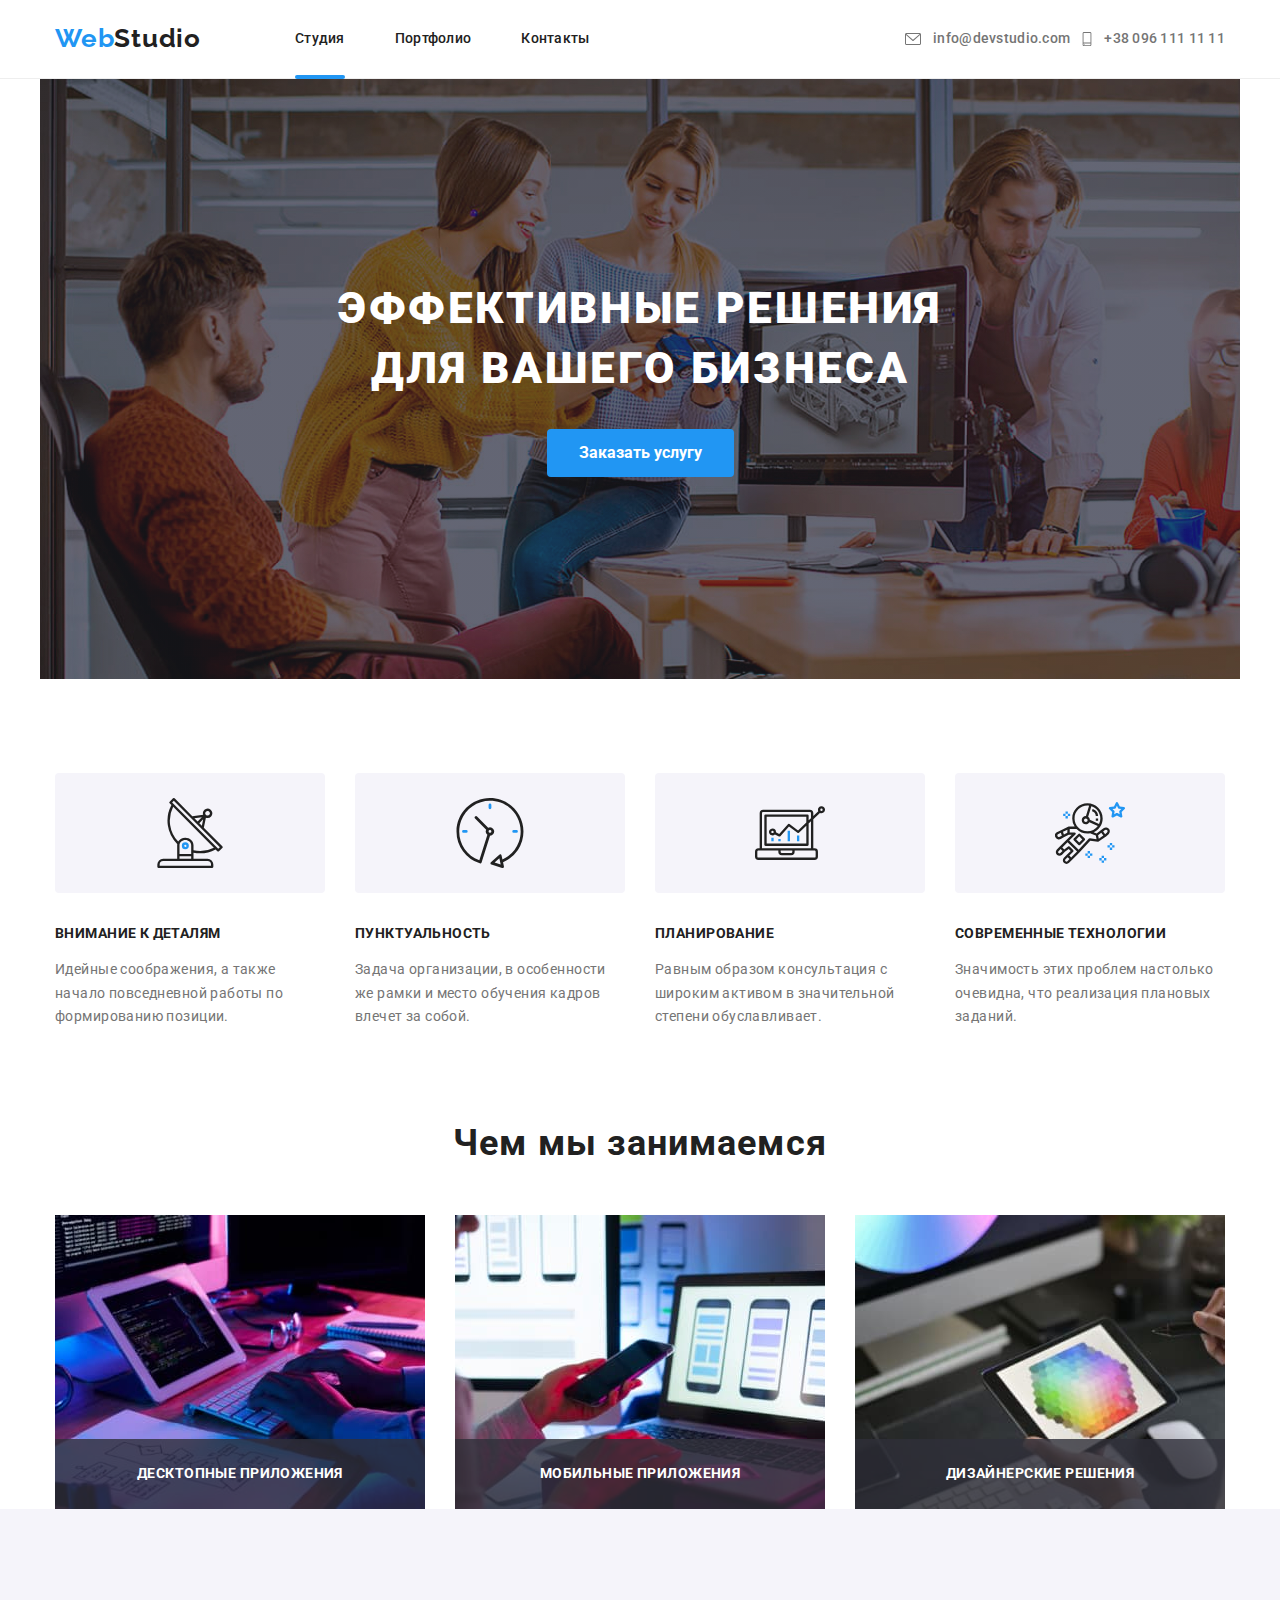
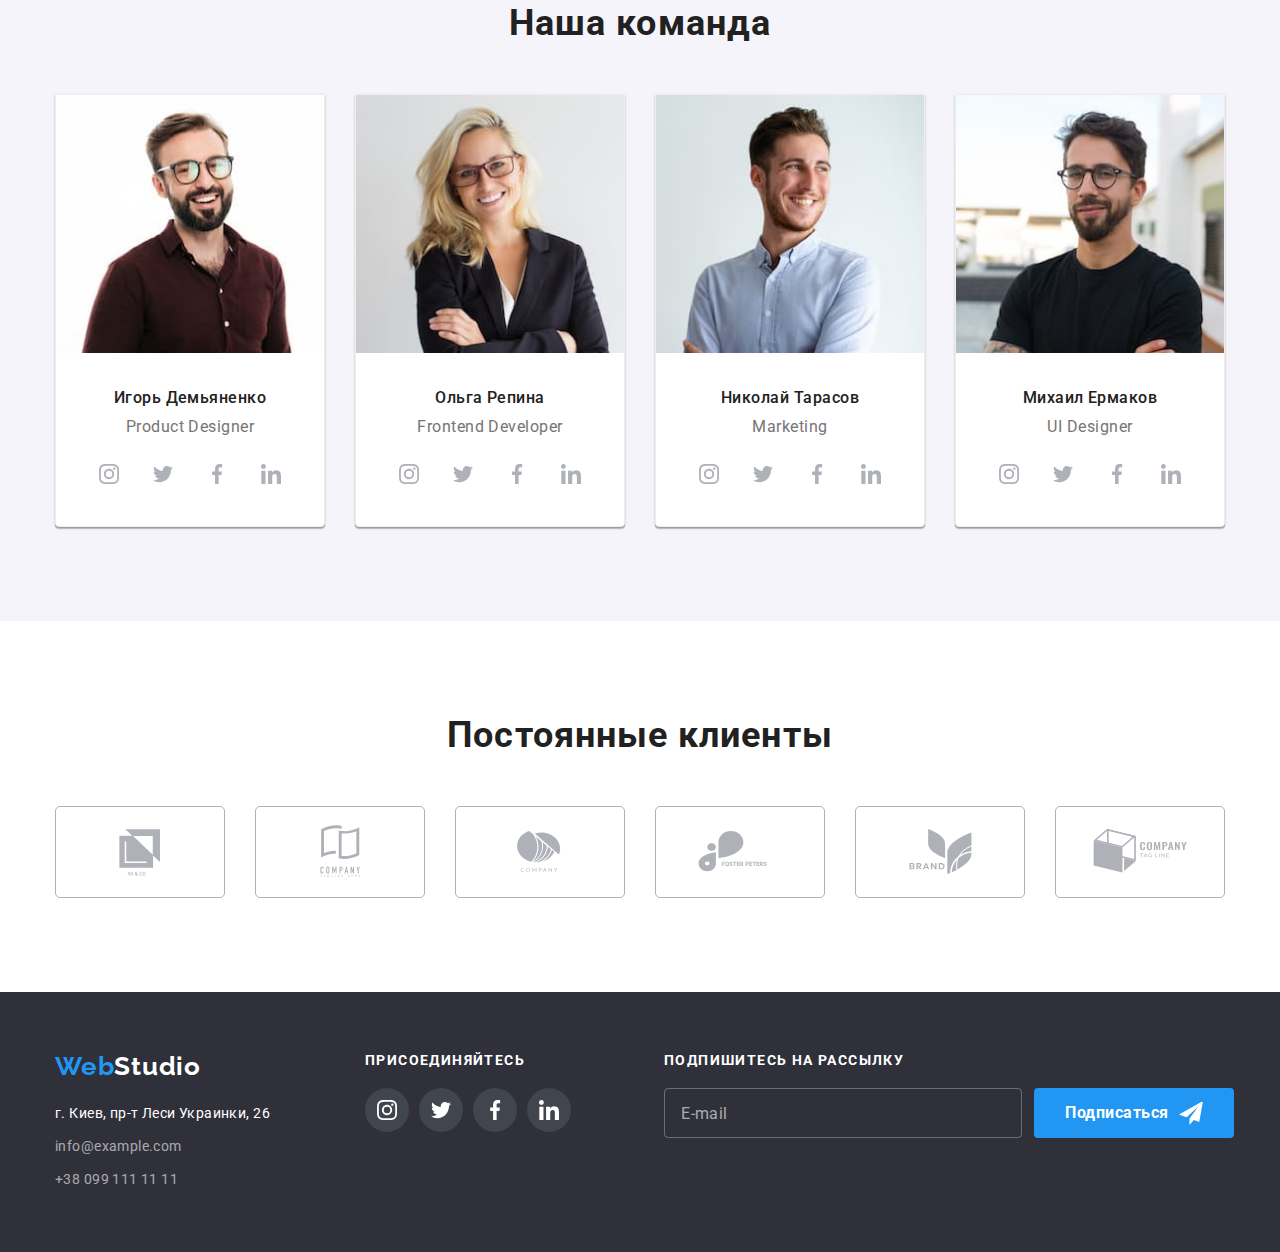
==== index.html @ 822b27ef "линк" ====
<!DOCTYPE html>
<html lang="ru">

<head>
    <meta charset="utf-8" />
    <meta name="description" content="Виконання сьомого ДЗ" />
    <meta name="viewport" content="width=device-width, initial-scale=1.0" />
    <title>Домашнє завдання #8</title>
    <link rel="preconnect" href="https://fonts.googleapis.com">
    <link rel="preconnect" href="https://fonts.gstatic.com" crossorigin>
    <link
        href="https://fonts.googleapis.com/css2?family=Raleway:wght@700&family=Roboto:wght@400;500;700;900&display=swap"
        rel="stylesheet">
    <link rel="stylesheet"
        href="https://cdnjs.cloudflare.com/ajax/libs/modern-normalize/1.1.0/modern-normalize.min.css">
    <link rel="stylesheet" href="./css/main.min.css">
    <link rel="stylesheet" href="./css/styles.css">
</head>

<body>

    <!--Верхня частина-->
    <header class="header">
        <div class="nav-decor">
            <nav class="container main-nav">
                <div class="main-nav_bar">
                <div>
                    <a href="#" class="logo link">Web<span class="logo-header">Studio</span></a>
                </div>
                <div>
                    <ul class="site-nav list header-menu">
                        <li><a href="https://izaitseva.github.io/goit-markup-hw-08/"
                                class="link link-nav active current">Студия</a>
                        </li>
                        <li><a href="https://izaitseva.github.io/goit-markup-hw-08/portfolio.html"
                                class="link link-nav">Портфолио</a></li>
                        <li><a href="#" class="link link-nav">Контакты</a></li>
                    </ul>
                </div>
            </div>

                <!--Контакти-->
                <div class="div-contacts">
                    <ul class="site-nav list header-contacts">
                        <li class="header-contacts_item">
                            <a href="info@devstudio.com" class="link contacts-header mail-header">
                                <svg class="contacts-svg" width="20" height="16">
                                    <use href="./images/icons.svg#icon-envelope"></use>
                                </svg>info@devstudio.com</a>
                        </li>
                        <li class="header-contacts_item">
                            <a href="tel:" class="link contacts-header phone-header">
                                <svg class="contacts-svg" width="14" height="20">
                                    <use href="./images/icons.svg#icon-smartphone"></use>
                                </svg>+38 096 111 11 11</a>
                        </li>
                    </ul>
                </div>
            </nav>

            <!-- Mobile menu -->
            <button class="mobile-menu-btn is-open" type="button" data-menu-button>
                <svg class="mobile-menu-icon" width="24" height="16">
                    <use class="mobile-menu-burger" href="./images/icons.svg#icon-mobile_menu_btn"></use>
                    <use class="mobile-menu-close" href="./images/icons.svg#icon-close_mobile_menu_btn"></use>
                </svg>
            </button>

            <div class="mobile-menu is-open" data-menu>
                <ul class="mobile-nav list">
                    <li class="mobile-menu-nav">
                        <a class="mobile-link link current" href="">Студия</a>
                    </li>
                    <li class="mobile-menu-nav">
                        <a class="mobile-link link" href="https://izaitseva.github.io/goit-markup-hw-08/portfolio.html">Портфолио</a>
                    </li>
                    <li class="mobile-menu-nav">
                        <a class="mobile-link link" href="">Контакты</a>
                    </li>
                </ul>
                <ul class="mobile-contacts list">
                    <li class="mobile-contacts_item">
                        <a class="mobile-link-contacts link accent" href="">+38 096 111 11 11</a>
                    </li>
                    <li class="mobile-contacts_item">
                        <a class="mobile-link-contacts link" href="">info@devstudio.com</a>
                    </li>
                </ul>
                <ul class="mobile-socials list">
                    <li class="mobile-menu-socials">
                        <a class="menu-socials link" href="#">Instagram</a>
                    </li>
                    <li class="mobile-menu-socials">
                        <a class="menu-socials link" href="#">Twitter</a>
                    </li>
                    <li class="mobile-menu-socials">
                        <a class="menu-socials link" href="#">Facebook</a>
                    </li>
                    <li class="mobile-menu-socials">
                        <a class="menu-socials link" href="#">LinkedIn</a>
                    </li>
                </ul>
            </div>
        </div> 
    </header>
    <!--Основна частина-->
    <main>
        <!--На сірому фоні-->
        <section class="main-section">
            <div class="container">
                <h1 class="main-text">Эффективные решения для вашего бизнеса</h1>
                <button class="order-button" type="button" data-modal-open>Заказать услугу</button>
                <!-- Модальное окно -->
                <div class="backdrop is-hidden" data-modal>
                    <div class="modal">
                        <button type="button" class="close-btn" data-modal-close>
                            <svg class="close-icn" width="16" height="16">
                                <use href="./images/icons.svg#icon-close-btn"></use>
                            </svg>
                        </button>
                        <!-- Форма регистрации -->
                        <div class="form-window">
                            <form class="registration-form" autocomplete="on" novalidate>
                                <strong class="strong-form">Оставьте свои данные, мы вам перезвоним</strong>
                                <div class="form-items">
                                    <label class="form-label" for="name">
                                        <span class="form-header">Имя</span>
                                        <div class="form-block">
                                            <input class="form-input" type="text" />
                                            <svg class="form-icon" width="12" height="12">
                                                <use href="./images/icons.svg#icon-profile"></use>
                                            </svg>
                                        </div>

                                    </label>
                                    <label class="form-label">
                                        <span class="form-header">Телефон</span>
                                        <div class="form-block">
                                            <input class="form-input" type="tel " name="phone">
                                            <svg class="form-icon" width="13" height="13">
                                                <use href="./images/icons.svg#icon-phone-modal"></use>
                                            </svg>
                                        </div>
                                    </label>
                                    <label class="form-label">
                                        <span class="form-header">Почта</span>
                                        <div class="form-block">
                                            <input class="form-input" type="email" name="email">
                                            <svg class="form-icon" width="15" height="12">
                                                <use href="./images/icons.svg#icon-mail-modal"></use>
                                            </svg>
                                        </div>
                                    </label>
                                    <span class="textarea-header">Комментарий</span>
                                    <textarea class="textarea-design" name="Комментарий" id="" cols="30" rows="10"
                                        placeholder="Введите текст"></textarea>
                                </div>
                                <label class="modal-conditions">
                                    <input class="modal-conditions-input visually-hidden" type="checkbox">
                                    <span class="custom-checkbox">
                                        <svg class="checkbox-icon" width="13" height="9">
                                            <use href="./images/icons.svg#icon-Verificate"></use>
                                        </svg>
                                    </span>
                                    <span class="terms-agreement">Соглашаюсь с рассылкой и принимаю
                                        <a class="terms-agreement terms-link" href="#">Условиями договора</a>
                                    </span>
                                </label>
                                <div class="button-div">
                                    <button class="submit-button" type="submit">Отправить</button>
                                </div>
                            </form>
                        </div>
                    </div>
                </div>
            </div>
        </section>
        <!--Перелік послуг-->
        <section class="section">
            <div class="container">
                <ul class="list list-services">
                    <li class="item">
                        <div class="feature-icon">
                            <svg class="feature-svg" width="70" height="70">
                                <use href="./images/icons.svg#icon-antenna"></use>
                            </svg>
                        </div>
                        <h3>Внимание к деталям</h3>
                        <p>Идейные соображения, а также начало повседневной работы по формированию позиции.</p>
                    </li>
                    <li class="item">
                        <div class="feature-icon">
                            <svg class="feature-svg" width="70" height="70">
                                <use href="./images/icons.svg#icon-clock"></use>
                            </svg>
                        </div>
                        <h3>Пунктуальность</h3>
                        <p>Задача организации, в особенности же рамки и место обучения кадров влечет за собой.</p>
                    </li>
                    <li class="item">
                        <div class="feature-icon">
                            <svg class="feature-svg" width="70" height="70">
                                <use href="./images/icons.svg#icon-diagram"></use>
                            </svg>
                        </div>
                        <h3>Планирование</h3>
                        <p>Равным образом консультация с широким активом в значительной степени обуславливает.</p>
                    </li>
                    <li class="item">
                        <div class="feature-icon">
                            <svg class="feature-svg" width="70" height="70">
                                <use href="./images/icons.svg#icon-astronaut"></use>
                            </svg>
                        </div>
                        <h3>Современные технологии</h3>
                        <p>Значимость этих проблем настолько очевидна, что реализация плановых заданий.</p>
                    </li>
                </ul>
            </div>
        </section>

        <!--Перелік послуг-фото-->
        <section class="section section-photos">
            <div class="container features-layout">
                <h2 class="section-header">Чем мы занимаемся</h2>
                <ul class="list img-margin">
                    <li class="img-item photo-back">
                        <img src="./images/box1.jpg" alt="Ноутбук" width="370" height="294">
                        <div class="photo-overlay">
                            <p class="photo-desc">Десктопные приложения</p>
                        </div>
                    </li>
                    <li class="img-item photo-back">
                        <img src="./images/box2.jpg" alt="Мобильные приложения" width="370" height="294">
                        <div class="photo-overlay">
                            <p class="photo-desc">Мобильные приложения</p>
                        </div>
                    </li>
                    <li class="img-item photo-back">
                        <img src="./images/box3.jpg" alt="Планшет" width="370" height="294">
                        <div class="photo-overlay">
                            <p class="photo-desc">Дизайнерские решения</p>
                        </div>
                    </li>
                </ul>
            </div>
        </section>

        <!--Команда-->
        <section class="section team">
            <div class="container team__container">
                <h2 class="section-header">Наша команда</h2>
                <ul class="list team__list">
                    <li class="team__item">
                        <img class="team__img" src="./images/Ihor.jpg" alt="фото" width="270">
                        <div class="team__desc">
                            <h3>Игорь Демьяненко</h3>
                            <p>Product Designer</p>
                        </div>
                        <div>
                            <ul class="list social-media">
                                <li>
                                    <a href="" class="social-media__link">
                                        <svg class="social-media__icon" width="20" height="20">
                                            <use href="./images/icons.svg#icon-instagram"></use>
                                        </svg>
                                    </a>
                                </li>
                                <li>
                                    <a href="" class="social-media__link">
                                        <svg class="social-media__icon" width="20" height="20">
                                            <use href="./images/icons.svg#icon-twitter"></use>
                                        </svg>
                                    </a>
                                </li>
                                <li>
                                    <a href="#" class="social-media__link">
                                        <svg class="social-media__icon" width="20" height="20">
                                            <use href="./images/icons.svg#icon-facebook"></use>
                                        </svg>
                                    </a>
                                </li>
                                <li>
                                    <a href="" class="social-media__link">
                                        <svg class="social-media__icon" width="20" height="20">
                                            <use href="./images/icons.svg#icon-linkedin"></use>
                                        </svg>
                                    </a>
                                </li>
                            </ul>
                        </div>
                    </li>
                    <li class="team__item">
                        <img class="team__img" src="./images/Olga.jpg" alt="фото" width="270">
                        <div class="team__desc">
                            <h3>Ольга Репина</h3>
                            <p>Frontend Developer</p>
                        </div>
                        <div>
                            <ul class="list social-media">
                                <li>
                                    <a href="" class="social-media__link">
                                        <svg class="social-media__icon" width="20" height="20">
                                            <use href="./images/icons.svg#icon-instagram"></use>
                                        </svg>
                                    </a>
                                </li>
                                <li>
                                    <a href="#" class="social-media__link">
                                        <svg class="social-media__icon" width="20" height="20">
                                            <use href="./images/icons.svg#icon-twitter"></use>
                                        </svg>
                                    </a>
                                </li>
                                <li>
                                    <a href="" class="social-media__link">
                                        <svg class="social-media__icon" width="20" height="20">
                                            <use href="./images/icons.svg#icon-facebook"></use>
                                        </svg>
                                    </a>
                                </li>
                                <li>
                                    <a href="" class="social-media__link">
                                        <svg class="social-media__icon" width="20" height="20">
                                            <use href="./images/icons.svg#icon-linkedin"></use>
                                        </svg>
                                    </a>
                                </li>
                            </ul>
                        </div>
                    </li>
                    <li class="team__item">
                        <img class="team__img" src="./images/Nick.jpg" alt="фото" width="270">
                        <div class="team__desc">
                            <h3>Николай Тарасов</h3>
                            <p>Marketing</p>
                        </div>
                        <div>
                            <ul class="list social-media">
                                <li>
                                    <a href="" class="social-media__link">
                                        <svg class="social-media__icon" width="20" height="20">
                                            <use href="./images/icons.svg#icon-instagram"></use>
                                        </svg>
                                    </a>
                                </li>
                                <li>
                                    <a href="" class="social-media__link">
                                        <svg class="social-media__icon" width="20" height="20">
                                            <use href="./images/icons.svg#icon-twitter"></use>
                                        </svg>
                                    </a>
                                </li>
                                <li>
                                    <a href="" class="social-media__link">
                                        <svg class="social-media__icon" width="20" height="20">
                                            <use href="./images/icons.svg#icon-facebook"></use>
                                        </svg>
                                    </a>
                                </li>
                                <li>
                                    <a href="" class="social-media__link">
                                        <svg class="social-media__icon" width="20" height="20">
                                            <use href="./images/icons.svg#icon-linkedin"></use>
                                        </svg>
                                    </a>
                                </li>
                            </ul>
                        </div>
                    </li>
                    <li class="team__item">
                        <img class="team__img" src="./images/Michael.jpg" alt="фото" width="270">
                        <div class="team__desc">
                            <h3>Михаил Ермаков</h3>
                            <p>UI Designer</p>
                        </div>
                        <div>
                            <ul class="list social-media">
                                <li>
                                    <a href="" class="social-media__link">
                                        <svg class="social-media__icon" width="20" height="20">
                                            <use href="./images/icons.svg#icon-instagram"></use>
                                        </svg>
                                    </a>
                                </li>
                                <li>
                                    <a href="" class="social-media__link">
                                        <svg class="social-media__icon" width="20" height="20">
                                            <use href="./images/icons.svg#icon-twitter"></use>
                                        </svg>
                                    </a>
                                </li>
                                <li>
                                    <a href="" class="social-media__link">
                                        <svg class="social-media__icon" width="20" height="20">
                                            <use href="./images/icons.svg#icon-facebook"></use>
                                        </svg>
                                    </a>
                                </li>
                                <li>
                                    <a href="" class="social-media__link">
                                        <svg class="social-media__icon" width="20" height="20">
                                            <use href="./images/icons.svg#icon-linkedin"></use>
                                        </svg>
                                    </a>
                                </li>
                            </ul>
                        </div>
                    </li>
                </ul>
            </div>
        </section>
    </main>

    <!-- Постоянные клиенты -->

    <section class="clients">
        <div class="clients-container container">
            <h2 class="section-header">Постоянные клиенты</h2>
            <ul class="list client-flex">
                <li class="client-border">
                    <a class="clients-link" href="">
                        <svg class="clients-svg" width="172" height="92">
                            <use href="./images/icons.svg#icon-Client1"></use>
                        </svg>
                    </a>
                </li>
                <li class="client-border">
                    <a class="clients-link" href="">
                        <svg class="clients-svg" width="172" height="92">
                            <use href="./images/icons.svg#icon-Client2"></use>
                        </svg>
                    </a>
                </li>
                <li class="client-border">
                    <a class="clients-link" href="">
                        <svg class="clients-svg" width="172" height="92">
                            <use href="./images/icons.svg#icon-Client3"></use>
                        </svg>
                    </a>
                </li>
                <li class="client-border">
                    <a class="clients-link" href="">
                        <svg class="clients-svg" width="172" height="92">
                            <use href="./images/icons.svg#icon-Client4"></use>
                        </svg>
                    </a>
                </li>
                <li class="client-border">
                    <a class="clients-link" href="">
                        <svg class="clients-svg" width="172" height="92">
                            <use href="./images/icons.svg#icon-Client5"></use>
                        </svg>
                    </a>
                </li>
                <li class="client-border">
                    <a class="clients-link" href="">
                        <svg class="clients-svg" width="172" height="92">
                            <use href="./images/icons.svg#icon-Client6"></use>
                        </svg>
                    </a>
                </li>
            </ul>
        </div>
    </section>
    <!--Нижня частина-->
    <footer class="footer">
        <div class="footer-container footer-left container">
            <div class="list footer_list">
                <a href="#" class="logo link">Web<span class="logo-footer">Studio</span></a>
                <address class="footer-address">г. Киев, пр-т Леси Украинки, 26</address>
                <ul class="list footer-list">
                    <li>
                        <a href="info@example.com" class="link-footer">info@example.com</a>
                    </li>
                    <li>
                        <a href="tel:" class="link-footer">+38 099 111 11 11</a>
                    </li>
                </ul>
            </div>
            <!-- Ссылки футер -->
            <div class="foot-container">
                <h3>Присоединяйтесь</h3>
                <div class="footer-container">
                    <ul class="list social-media">
                        <li>
                            <a class="footer-social" href="">
                                <svg class="footer-icon" width="20" height="20">
                                    <use href="./images/icons.svg#icon-instagram"></use>
                                </svg>
                            </a>
                        </li>
                        <li>
                            <a class="footer-social" href="">
                                <svg class="footer-icon" width="20" height="20">
                                    <use href="./images/icons.svg#icon-twitter"></use>
                                </svg>
                            </a>
                        </li>
                        <li>
                            <a class="footer-social" href="">
                                <svg class="footer-icon" width="20" height="20">
                                    <use href="./images/icons.svg#icon-facebook"></use>
                                </svg>
                            </a>
                        </li>
                        <li>
                            <a class="footer-social" href="">
                                <svg class="footer-icon" width="20" height="20">
                                    <use href="./images/icons.svg#icon-linkedin"></use>
                                </svg>
                            </a>
                        </li>
                    </ul>
                </div>
            </div>

            <div class="footer-form">
                <h3>Подпишитесь на рассылку</h3>
                <div class="input-flex">
                    <input class="footer-input" type="text" placeholder="E-mail">
                    <div class="footer-btn">
                    <button class="footer-button" type="submit">Подписаться
                        <svg class="button-icon" lass="telegram-icon" width="24" height="24">
                            <use href="./images/icons.svg#icon-telegram"></use>
                        </svg>
                    </button>
                </div>
                </div>
            </div>
    </footer>
    <!-- Подключение скрипта -->
    <script src="./js/modal.js"></script>
    <script src="./js/menu.js"></script>
</body>

</html>
---- css/main.min.css ----
.visually-hidden{position:absolute;white-space:nowrap;width:1px;height:1px;overflow:hidden;border:0;padding:0;clip:rect(0 0 0 0);-webkit-clip-path:inset(50%);clip-path:inset(50%);margin:-1px}body{background-color:#fff;color:#757575;font-family:"Roboto",sans-serif}.list{list-style:none;padding:0;margin:0}.link{text-decoration:none}.close-btn{z-index:1;position:absolute;display:-webkit-box;display:-ms-flexbox;display:flex;-webkit-box-align:center;-ms-flex-align:center;align-items:center;-webkit-box-pack:center;-ms-flex-pack:center;justify-content:center;top:8px;right:8px;padding:0;width:30px;height:30px;background-color:#fff;border-radius:50%;border:1px solid rgba(0,0,0,.1);cursor:pointer}.close-btn:hover{fill:#2196f3;cursor:pointer}.order-button{font-weight:700;font-size:16px;padding:15px 32px;border-radius:4px;border:none;margin-top:30px;margin-bottom:0;background-color:#2196f3;color:#fff;cursor:pointer}.button-div{display:-webkit-box;display:-ms-flexbox;display:flex;-webkit-box-align:center;-ms-flex-align:center;align-items:center;-webkit-box-pack:center;-ms-flex-pack:center;justify-content:center}.submit-button{display:-webkit-box;display:-ms-flexbox;display:flex;-webkit-box-align:center;-ms-flex-align:center;align-items:center;-webkit-box-pack:center;-ms-flex-pack:center;justify-content:center;width:200px;height:50px;bottom:40px;font-weight:700;font-size:16px;border-radius:4px;border:none;margin-top:30px;margin-bottom:0;background-color:#2196f3;color:#fff;cursor:pointer}.portfolio__btn{background-color:#f5f4fa;color:#212121;font-family:"Roboto",sans-serif;font-weight:500;border:none;font-size:16px;padding:8px 22px;border-radius:4px;line-height:1.62;letter-spacing:.03em;-webkit-transition-property:background-color;transition-property:background-color;-webkit-transition-duration:250ms;transition-duration:250ms;-webkit-transition-timing-function:cubic-bezier(0.4, 0, 0.2, 1);transition-timing-function:cubic-bezier(0.4, 0, 0.2, 1)}.portfolio__btn-list{text-align:center;color:#212121;display:-webkit-box;display:-ms-flexbox;display:flex;-webkit-box-pack:left;-ms-flex-pack:left;justify-content:left;-ms-flex-wrap:wrap;flex-wrap:wrap;gap:8px;margin-bottom:50px}@media screen and (min-width: 768px){.portfolio__btn-list{-webkit-box-pack:center;-ms-flex-pack:center;justify-content:center}}@media screen and (min-width: 1200px){.portfolio__btn-list{-webkit-box-pack:center;-ms-flex-pack:center;justify-content:center}}.portfolio__btn:hover,.portfolio__btn:focus{background-color:#2196f3;color:#fff;font-family:"Roboto",sans-serif;-webkit-box-shadow:0px 3px 1px rgba(0,0,0,.1),0px 1px 2px rgba(0,0,0,.08),0px 2px 2px rgba(0,0,0,.12);box-shadow:0px 3px 1px rgba(0,0,0,.1),0px 1px 2px rgba(0,0,0,.08),0px 2px 2px rgba(0,0,0,.12);cursor:pointer}.nav-decor{border-bottom:1px solid #eee;padding-bottom:24px;padding-top:0}.nav-portf{padding-top:24px}.header-border{border:2px}.footer-button{display:-webkit-box;display:-ms-flexbox;display:flex;-webkit-box-align:center;-ms-flex-align:center;align-items:center;-webkit-box-pack:center;-ms-flex-pack:center;justify-content:center;width:200px;height:50px;font-weight:700;font-size:16px;letter-spacing:.03em;border-radius:4px;border:none;background-color:#2196f3;color:#fff;cursor:pointer;margin-top:20px}@media screen and (min-width: 1200px){.footer-button{margin-top:0px}}.footer-btn{display:-webkit-box;display:-ms-flexbox;display:flex;-webkit-box-align:center;-ms-flex-align:center;align-items:center;-webkit-box-pack:center;-ms-flex-pack:center;justify-content:center}.container{width:100%;padding-left:15px;padding-right:15px;margin-left:auto;margin-right:auto}@media screen and (min-width: 480px){.container{max-width:480px}}@media screen and (min-width: 768px){.container{max-width:768px}}@media screen and (min-width: 1200px){.container{max-width:1200px}}.social-media{display:-webkit-box;display:-ms-flexbox;display:flex;-webkit-box-pack:center;-ms-flex-pack:center;justify-content:center;margin-bottom:30px;gap:10px}.social-media__icon{fill:#afb1b8}.social-media__link{display:-webkit-box;display:-ms-flexbox;display:flex;-webkit-box-align:center;-ms-flex-align:center;align-items:center;-webkit-box-pack:center;-ms-flex-pack:center;justify-content:center;background-color:#fff;width:44px;height:44px;border-radius:50%;-webkit-transition-property:background-color;transition-property:background-color;-webkit-transition-duration:250ms;transition-duration:250ms;-webkit-transition-timing-function:cubic-bezier(0.4, 0, 0.2, 1);transition-timing-function:cubic-bezier(0.4, 0, 0.2, 1)}.social-media__link:hover,.social-media__link:focus{background-color:#2196f3}.social-media__link:hover .social-media__icon,.social-media__link:focus .social-media__icon{fill:#fff}.clients-link{display:-webkit-box;display:-ms-flexbox;display:flex;width:170px;height:92px;border:1px solid #afb1b8;border-radius:5px;-webkit-transition-property:border-color;transition-property:border-color;-webkit-transition-duration:250ms;transition-duration:250ms;-webkit-transition-timing-function:cubic-bezier(0.4, 0, 0.2, 1);transition-timing-function:cubic-bezier(0.4, 0, 0.2, 1)}.clients-link:hover,.clients-link:focus{border-color:#2196f3}.clients-link:hover .clients-svg,.clients-link:focus .clients-svg{fill:#2196f3}.footer-social{display:-webkit-box;display:-ms-flexbox;display:flex;-webkit-box-align:center;-ms-flex-align:center;align-items:center;-webkit-box-pack:center;-ms-flex-pack:center;justify-content:center;background-color:rgba(225,255,255,.1);width:44px;height:44px;border-radius:50%;-webkit-transition-property:background-color;transition-property:background-color;-webkit-transition-duration:250ms;transition-duration:250ms;-webkit-transition-timing-function:cubic-bezier(0.4, 0, 0.2, 1);transition-timing-function:cubic-bezier(0.4, 0, 0.2, 1)}.footer-social:hover,.footer-social:focus{background-color:#2196f3}.logo{font-family:"Raleway",sans-serif;text-decoration:none;font-weight:700;font-size:24px;letter-spacing:.03em;color:#2196f3}@media screen and (min-width: 768px){.logo{font-size:24px;margin-right:88px}}@media screen and (min-width: 1200px){.logo{font-size:26px;margin-right:94px}}.logo-header{color:#212121}.logo-footer{color:#fff}.portfolio__desc{position:relative;overflow:hidden}.overlay{position:absolute;background:rgba(33,150,243,.9);width:100%;height:100%;left:0px;top:0px;padding:15px;display:-webkit-box;display:-ms-flexbox;display:flex;-webkit-box-align:center;-ms-flex-align:center;align-items:center;-webkit-box-pack:center;-ms-flex-pack:center;justify-content:center;-webkit-transform:translateY(100%);transform:translateY(100%);-webkit-transition:-webkit-transform 250ms;transition:-webkit-transform 250ms;transition:transform 250ms;transition:transform 250ms, -webkit-transform 250ms;-webkit-animation-timing-function:cubic-bezier(0.4, 0, 0.2, 1);animation-timing-function:cubic-bezier(0.4, 0, 0.2, 1)}.overlay__desc{display:-webkit-box;display:-ms-flexbox;display:flex;color:#fff;font-weight:400;font-size:18px;line-height:1.56;letter-spacing:.03em}.backdrop{z-index:10000;position:fixed;top:0;left:0;width:100%;height:100%;background-color:rgba(0,0,0,.2);-webkit-transition-property:opacity(250ms),visibility(250ms);transition-property:opacity(250ms),visibility(250ms);-webkit-transition-duration:250ms;transition-duration:250ms;-webkit-transition-timing-function:cubic-bezier(0.4, 0, 0.2, 1);transition-timing-function:cubic-bezier(0.4, 0, 0.2, 1)}.backdrop.is-hidden{opacity:0;visibility:hidden;pointer-events:none}.modal{position:absolute;top:50%;left:50%;-webkit-transform:translate(-50%, -50%);transform:translate(-50%, -50%);background-color:#fff;border-radius:4px;-webkit-box-shadow:0px 2px 0 rgba(0,0,0,.2);box-shadow:0px 2px 0 rgba(0,0,0,.2);min-width:450px;min-height:609px}@media screen and (min-width: 768px){.modal{width:450px;height:609px}}@media screen and (min-width: 1200px){.modal{min-width:528px;min-height:581px}}.form-window{position:relative;width:450px;height:609px}@media screen and (min-width: 768px){.form-window{width:450px;height:609px}}@media screen and (min-width: 1200px){.form-window{width:528px;height:581px}}.registration-form{display:-webkit-box;display:-ms-flexbox;display:flex;-webkit-box-orient:vertical;-webkit-box-direction:normal;-ms-flex-direction:column;flex-direction:column;padding:0 40px}.strong-form{margin-top:40px;margin-bottom:12px;font-weight:700;font-size:20px;line-height:1.15;text-align:center;-ms-flex-wrap:wrap;flex-wrap:wrap;letter-spacing:.03em;color:#212121}.form-items{display:-webkit-box;display:-ms-flexbox;display:flex;-webkit-box-orient:vertical;-webkit-box-direction:normal;-ms-flex-direction:column;flex-direction:column}.form-block{position:relative;width:100%}.form-icon{position:absolute;left:15px;top:50%;-webkit-transform:translateY(-50%);transform:translateY(-50%)}.form-icon1{position:absolute;left:53px;-webkit-transform:translateY(110%);transform:translateY(110%)}.form-input{width:100%;height:40px;border:1px solid rgba(33,33,33,.2);border-radius:4px;outline:rgba(0,0,0,0);padding-left:42px}@media screen and (min-width: 1200px){.form-input{width:448px;height:40px}}.form-input:hover,.form-input:focus{border:1px solid #2196f3;cursor:pointer}.form-input:focus+.form-icon,.form-input:hover+.form-icon{fill:#2196f3}.textarea-design{width:370px;height:120px;border:1px solid rgba(33,33,33,.2);border-radius:4px;resize:none;padding-left:12px;padding-top:16px;padding-right:12px;padding-bottom:16px;outline:none}@media screen and (min-width: 1200px){.textarea-design{width:448px;height:120px}}.textarea-design:hover,.textarea-design:focus{border:1px solid #2196f3;cursor:pointer}.form-label{display:-webkit-box;display:-ms-flexbox;display:flex;-webkit-box-orient:vertical;-webkit-box-direction:normal;-ms-flex-direction:column;flex-direction:column;-webkit-box-align:start;-ms-flex-align:start;align-items:flex-start}.form-label:not(:last-child){margin-bottom:12px}.form-header{margin-bottom:4px;height:14px;left:576px;top:500px;font-weight:400;font-size:12px;line-height:1.17;letter-spacing:.01em;color:#757575}.textarea-header{text-align:left;margin-bottom:4px;height:14px;left:576px;top:500px;font-weight:400;font-size:12px;line-height:1.17;letter-spacing:.01em;color:#757575}.textarea-design::-webkit-input-placeholder{margin-top:16px;margin-left:12px;font-weight:400;font-size:12px;line-height:1.17;letter-spacing:.01em;color:rgba(117,117,117,.5)}.textarea-design::-moz-placeholder{margin-top:16px;margin-left:12px;font-weight:400;font-size:12px;line-height:1.17;letter-spacing:.01em;color:rgba(117,117,117,.5)}.textarea-design:-ms-input-placeholder{margin-top:16px;margin-left:12px;font-weight:400;font-size:12px;line-height:1.17;letter-spacing:.01em;color:rgba(117,117,117,.5)}.textarea-design::-ms-input-placeholder{margin-top:16px;margin-left:12px;font-weight:400;font-size:12px;line-height:1.17;letter-spacing:.01em;color:rgba(117,117,117,.5)}.textarea-design::placeholder{margin-top:16px;margin-left:12px;font-weight:400;font-size:12px;line-height:1.17;letter-spacing:.01em;color:rgba(117,117,117,.5)}.modal-conditions{display:-webkit-box;display:-ms-flexbox;display:flex;-webkit-box-align:center;-ms-flex-align:center;align-items:center;-webkit-box-pack:justify;-ms-flex-pack:justify;justify-content:space-between;margin-top:20px;gap:8px}.custom-checkbox{display:-webkit-inline-box;display:-ms-inline-flexbox;display:inline-flex;-webkit-box-align:center;-ms-flex-align:center;align-items:center;-webkit-box-pack:center;-ms-flex-pack:center;justify-content:center;width:16px;height:15px;outline:1px solid #757575;outline-offset:-1px;border-radius:2px;fill:rgba(0,0,0,0);-webkit-transition-property:background-color(250ms),fill 250ms,border(250ms);transition-property:background-color(250ms),fill 250ms,border(250ms);-webkit-transition-duration:250ms;transition-duration:250ms;-webkit-transition-timing-function:cubic-bezier(0.4, 0, 0.2, 1);transition-timing-function:cubic-bezier(0.4, 0, 0.2, 1)}.custom-checkbox:hover{cursor:pointer;fill:#757575}.modal-conditions-input{width:16px;height:15px}.modal-conditions-input:checked+.custom-checkbox{background-color:#2196f3;fill:#fff;outline-color:#2196f3;cursor:pointer}.terms-agreement{font-weight:400;font-size:12px;line-height:1.7;color:#757575}.terms-agreement a{color:#2196f3}.terms-agreement:hover{cursor:pointer}@media screen and (min-width: 1200px){.terms-agreement{font-size:14px}}.mobile-menu-btn{background-color:rgba(0,0,0,0);border:none;width:40px;height:40px;display:-webkit-box;display:-ms-flexbox;display:flex;-webkit-box-align:start;-ms-flex-align:start;align-items:flex-start;-webkit-box-pack:start;-ms-flex-pack:start;justify-content:flex-start;z-index:1000}@media screen and (min-width: 768px){.mobile-menu-btn{display:none}}.mobile-menu-burger{-webkit-transition:500ms;transition:500ms}.mobile-menu-btn.is-open .mobile-menu-burger{opacity:0}.mobile-menu-close{opacity:0;-webkit-transition:500ms;transition:500ms}.mobile-menu-btn.is-open .mobile-menu-close{opacity:1;position:fixed;top:15px;right:15px}.mobile-menu{position:fixed;top:0;left:0;z-index:100;-webkit-transform:translateX(100%);transform:translateX(100%);width:100vw;height:100vh;padding:48px 40px;display:-webkit-box;display:-ms-flexbox;display:flex;-webkit-box-orient:vertical;-webkit-box-direction:normal;-ms-flex-direction:column;flex-direction:column;background-color:#fff;-webkit-transition:-webkit-transform 500ms;transition:-webkit-transform 500ms;transition:transform 500ms;transition:transform 500ms, -webkit-transform 500ms}.mobile-menu.is-open{-webkit-transform:translateX(0);transform:translateX(0)}@media screen and (min-width: 768px){.mobile-menu{display:none}}.nav-decor{display:-webkit-box;display:-ms-flexbox;display:flex}.mobile-menu-burger{width:60px;height:50px;fill:#2196f3}.mobile-menu-nav:not(:last-child){margin-bottom:32px}.mobile-menu-nav:not(:last-child) .current{color:#2196f3}.mobile-nav{margin-bottom:auto}.mobile-link{color:#212121;font-weight:500;font-size:40px;line-height:1.2;letter-spacing:.02em}.mobile-link:focus{color:#2196f3}.mobile-contacts_item:not(:last-child){margin-bottom:32px}.mobile-contacts_item:not(:last-child) .accent{color:#2196f3;font-size:34px}.mobile-link-contacts{font-weight:500;font-size:24px;line-height:28px;letter-spacing:.02em;text-decoration:none;color:#757575}.mobile-socials{display:-webkit-box;display:-ms-flexbox;display:flex;-ms-flex-wrap:wrap;flex-wrap:wrap;margin-top:64px;-webkit-box-align:center;-ms-flex-align:center;align-items:center;gap:10px}.mobile-menu-socials:not(:last-child) .menu-socials{border-right:1px solid rgba(33,33,33,.2);padding-right:10px}.menu-socials{font-weight:500;font-size:18px;line-height:1.2;letter-spacing:.02em;color:#2196f3}.section-header{font-weight:700;font-size:28px;text-align:center;letter-spacing:.03em;color:#212121;margin-bottom:30px;margin-top:0px;z-index:10}@media screen and (min-width: 768px){.section-header{font-size:28px;margin-bottom:30px}}@media screen and (min-width: 1200px){.section-header{font-size:36px;margin-bottom:50px}}.section{padding-top:60px}@media screen and (min-width: 1200px){.section{padding-top:94px}}.header{margin-top:24px}.header-menu{display:-webkit-box;display:-ms-flexbox;display:flex}.header-contacts{display:-webkit-box;display:-ms-flexbox;display:flex}.main-nav_bar{display:-webkit-box;display:-ms-flexbox;display:flex;-webkit-box-align:center;-ms-flex-align:center;align-items:center}.header-contacts{-webkit-column-gap:10px;-moz-column-gap:10px;column-gap:10px;-webkit-box-align:start;-ms-flex-align:start;align-items:flex-start}@media screen and (min-width: 768px)and (max-width: 1199px){.header-contacts{display:-webkit-box;display:-ms-flexbox;display:flex;-webkit-box-orient:vertical;-webkit-box-direction:normal;-ms-flex-direction:column;flex-direction:column}}.mobile-menu-icon{position:relative;display:-webkit-box;display:-ms-flexbox;display:flex;-webkit-box-align:center;-ms-flex-align:center;align-items:center;-webkit-box-pack:center;-ms-flex-pack:center;justify-content:center;top:8px;right:8px;padding:0;background-color:rgba(0,0,0,0);border:none;fill:#212121}.mobile-menu-icon:hover{fill:#2196f3;cursor:pointer}.header-menu{gap:50px}.main-nav{display:-webkit-box;display:-ms-flexbox;display:flex;-webkit-box-align:center;-ms-flex-align:center;align-items:center;-webkit-box-pack:justify;-ms-flex-pack:justify;justify-content:space-between}.link-nav{display:block;text-decoration:none;font-weight:500;font-size:14px;line-height:1.5;letter-spacing:.02em;color:#212121;display:none;position:relative;-webkit-transition-property:color,background-color;transition-property:color,background-color;-webkit-transition-duration:250ms;transition-duration:250ms;-webkit-transition-timing-function:cubic-bezier(0.4, 0, 0.2, 1);transition-timing-function:cubic-bezier(0.4, 0, 0.2, 1)}.link-nav:hover,.link-nav:focus{color:#2196f3}@media screen and (min-width: 768px){.link-nav{display:-webkit-box;display:-ms-flexbox;display:flex}}@media screen and (min-width: 1200px){.link-nav{display:-webkit-box;display:-ms-flexbox;display:flex}}.link-nav::after{content:" ";position:absolute;background-color:rgba(0,0,0,0);top:47px;border-radius:4px;left:0;height:4px;width:100%;-webkit-transition-property:color,background-color;transition-property:color,background-color;-webkit-transition-duration:250ms;transition-duration:250ms;-webkit-transition-timing-function:cubic-bezier(0.4, 0, 0.2, 1);transition-timing-function:cubic-bezier(0.4, 0, 0.2, 1)}.link-nav:hover::after,.link-nav:focus::after{content:" ";position:absolute;background-color:#2196f3;top:47px;border-radius:4px;left:0;height:4px;width:100%}@media screen and (max-width: 1200px){.link-nav:hover::after,.link-nav:focus::after{display:none}}.link-nav.active::after{content:" ";position:absolute;background-color:#2196f3;top:47px;border-radius:4px;left:0;height:4px;width:100%}@media screen and (max-width: 1200px){.link-nav.active::after{display:none}}.link{-webkit-transition-property:color;transition-property:color;-webkit-transition-duration:250ms;transition-duration:250ms;-webkit-transition-timing-function:cubic-bezier(0.4, 0, 0.2, 1);transition-timing-function:cubic-bezier(0.4, 0, 0.2, 1)}.link:hover,.link:focus{color:#2196f3;cursor:pointer}.contacts-header{display:-webkit-box;display:-ms-flexbox;display:flex;-webkit-box-align:center;-ms-flex-align:center;align-items:center;-webkit-box-pack:center;-ms-flex-pack:center;justify-content:center;font-weight:500;font-size:14px;line-height:1.5;letter-spacing:.02em;color:#757575;text-decoration:none;margin-left:auto;display:none}@media screen and (min-width: 768px){.contacts-header{display:-webkit-box;display:-ms-flexbox;display:flex}}@media screen and (min-width: 1200px){.contacts-header{display:-webkit-box;display:-ms-flexbox;display:flex}}.contacts-header:hover,.contacts-header:focus{color:#2196f3}.contacts-header:hover .contacts-svg,.contacts-header:focus .contacts-svg{fill:#2196f3;cursor:pointer}.div-contacts{margin-right:0}.contacts-svg{fill:#757575;margin-right:10px}.main-section{background-image:-webkit-gradient(linear, left top, right top, color-stop(15%, rgba(47, 48, 58, 0.4)), color-stop(40%, rgba(47, 48, 58, 0.4)), color-stop(65%, rgba(47, 48, 58, 0.4)), to(rgba(47, 48, 58, 0.4))),url(../images/add_images/cover.jpg);background-image:linear-gradient(to right, rgba(47, 48, 58, 0.4) 15%, rgba(47, 48, 58, 0.4) 40%, rgba(47, 48, 58, 0.4) 65%, rgba(47, 48, 58, 0.4)),url(../images/add_images/cover.jpg);max-width:480px;margin-left:auto;margin-right:auto;background-color:#2f303a;background-repeat:no-repeat;text-align:center;height:400px;padding-top:118px}@media screen and (min-width: 768px){.main-section{max-width:768px;height:400px;padding-top:118px}}@media screen and (min-width: 1200px){.main-section{max-width:1200px;height:600px;padding-top:200px}}.main-text{font-weight:900;font-size:26px;line-height:1.6;width:360px;letter-spacing:.06em;text-transform:uppercase;margin-left:auto;margin-right:auto;margin-bottom:0;margin-top:0;color:#fff}@media screen and (min-width: 768px){.main-text{font-size:26px;line-height:1.6}}@media screen and (min-width: 1200px){.main-text{font-size:44px;line-height:1.36;width:700px}}.team{background-color:#f5f4fa;padding-bottom:60px;padding-top:60px;display:block;display:-webkit-box;display:-ms-flexbox;display:flex}@media screen and (min-width: 768px){.team{padding-bottom:60px;padding-top:60px}}@media screen and (min-width: 1200px){.team{padding-bottom:94px;padding-top:94px}}.team__item{display:block;border:1px solid #eee;text-align:center;background:#fff;-webkit-box-shadow:0px 1px 3px rgba(0,0,0,.12),0px 1px 1px rgba(0,0,0,.14),0px 2px 1px rgba(0,0,0,.2);box-shadow:0px 1px 3px rgba(0,0,0,.12),0px 1px 1px rgba(0,0,0,.14),0px 2px 1px rgba(0,0,0,.2);border-radius:0px 0px 4px 4px;width:450px}@media screen and (min-width: 768px){.team__item{width:354px}}@media screen and (min-width: 1200px){.team__item{width:270px}}.team__desc{padding-top:30px;margin-bottom:16px}.team__list{display:-webkit-box;display:-ms-flexbox;display:flex;-ms-flex-wrap:wrap;flex-wrap:wrap;gap:30px}.team__list h3{font-weight:500;font-size:16px;line-height:1.19;letter-spacing:.03em;color:#212121;margin-top:0;margin-bottom:0}.team__list p{font-weight:400;font-size:16px;line-height:1.19;letter-spacing:.03em;margin-bottom:0;margin-top:10px}.team__img{width:100%}.feature-icon{display:-webkit-box;display:-ms-flexbox;display:flex;-webkit-box-align:center;-ms-flex-align:center;align-items:center;-webkit-box-pack:center;-ms-flex-pack:center;justify-content:center;width:450px;height:120px;border-radius:4px;background-color:#f5f4fa;gap:30px;margin-bottom:30px}@media screen and (min-width: 768px){.feature-icon{width:354px}}@media screen and (min-width: 1200px){.feature-icon{width:270px}}.list-services{display:-webkit-box;display:-ms-flexbox;display:flex;-ms-flex-wrap:wrap;flex-wrap:wrap;-webkit-box-pack:justify;-ms-flex-pack:justify;justify-content:space-between;gap:30px}.list-services>item{display:block;padding-top:0;padding-bottom:0}.list-services h3{font-weight:700;font-size:14px;line-height:1.5;letter-spacing:.03em;color:#212121;text-transform:uppercase;margin-top:0;text-align:center}@media screen and (min-width: 768px){.list-services h3{text-align:left}}@media screen and (min-width: 1200px){.list-services h3{text-align:left}}.list-services p{font-weight:400;font-size:14px;line-height:1.7;letter-spacing:.03em;margin-bottom:0;width:450px}@media screen and (min-width: 768px){.list-services p{width:354px}}@media screen and (min-width: 1200px){.list-services p{display:-webkit-box;display:-ms-flexbox;display:flex;width:270px}}.features-layout{display:none}@media screen and (min-width: 1200px){.features-layout{display:block}}.img-margin{display:-webkit-box;display:-ms-flexbox;display:flex;-webkit-box-pack:justify;-ms-flex-pack:justify;justify-content:space-between;line-height:0}.photo-back{position:relative}.photo-overlay{display:-webkit-box;display:-ms-flexbox;display:flex;-webkit-box-pack:center;-ms-flex-pack:center;justify-content:center;-webkit-box-align:center;-ms-flex-align:center;align-items:center;position:absolute;bottom:0px;left:0;width:100%;height:70px;background-color:rgba(47,48,58,.8)}.photo-desc{font-weight:700;font-size:14px;line-height:1.14;letter-spacing:.03em;text-transform:uppercase;color:#fff;margin-top:0;margin-bottom:0}.clients-container{margin-top:60px;margin-bottom:60px}@media screen and (min-width: 768px){.clients-container{margin-top:60px;margin-bottom:60px}}@media screen and (min-width: 1200px){.clients-container{margin-top:94px;margin-bottom:94px}}.clients-container h2{font-weight:700;font-size:28px;line-height:1.16;text-align:center;letter-spacing:.03em;color:#212121;margin-bottom:50px;margin-top:0}@media screen and (min-width: 768px){.clients-container h2{font-size:28px}}@media screen and (min-width: 1200px){.clients-container h2{font-size:36px}}.client-flex{display:-webkit-box;display:-ms-flexbox;display:flex;gap:30px;-ms-flex-wrap:wrap;flex-wrap:wrap;-webkit-box-pack:center;-ms-flex-pack:center;justify-content:center}.clients-svg{fill:#afb1b8;-webkit-transition-property:fill;transition-property:fill;-webkit-transition-duration:250ms;transition-duration:250ms;-webkit-transition-timing-function:cubic-bezier(0.4, 0, 0.2, 1);transition-timing-function:cubic-bezier(0.4, 0, 0.2, 1)}.client-flex a:focus{border-color:#2196f3}.clients-link{width:210px;-webkit-box-align:center;-ms-flex-align:center;align-items:center;-webkit-box-pack:center;-ms-flex-pack:center;justify-content:center}@media screen and (min-width: 768px){.clients-link{width:226px}}@media screen and (min-width: 1200px){.clients-link{width:170px}}.portfolio-section{padding-bottom:60px;padding-top:60px}@media screen and (min-width: 768px){.portfolio-section{padding-bottom:60px;padding-top:60px}}@media screen and (min-width: 1200px){.portfolio-section{padding-bottom:94px;padding-top:94px}}.portfolio__name{padding-left:24px;padding-bottom:20px;padding-top:20px;border-bottom:1px solid #eee;border-left:1px solid #eee;border-right:1px solid #eee}.portfolio__img{width:100%}.portfolio__list{display:-webkit-box;display:-ms-flexbox;display:flex;-ms-flex-wrap:wrap;flex-wrap:wrap;gap:30px}.portfolio__list li{-webkit-transition-property:cursor,-webkit-box-shadow;transition-property:cursor,-webkit-box-shadow;transition-property:box-shadow,cursor;transition-property:box-shadow,cursor,-webkit-box-shadow;-webkit-transition-duration:250ms;transition-duration:250ms;-webkit-transition-timing-function:cubic-bezier(0.4, 0, 0.2, 1);transition-timing-function:cubic-bezier(0.4, 0, 0.2, 1);width:450px}@media screen and (min-width: 768px){.portfolio__list li{width:354px}}@media screen and (min-width: 1200px){.portfolio__list li{width:370px}}.portfolio__list li:hover{-webkit-box-shadow:0px 4px 4px rgba(0,0,0,.25);box-shadow:0px 4px 4px rgba(0,0,0,.25);cursor:pointer}.porfolio__item{line-height:0}.porfolio__item:nth-child(3n){margin-right:0px}.porfolio__item:hover .overlay{-webkit-transform:translateY(0);transform:translateY(0)}.porfolio__item:nth-last-child(-n+3){margin-bottom:0}.portfolio__list h3{font-weight:700;font-size:18px;line-height:2;letter-spacing:.06em;color:#212121;margin-top:0;margin-bottom:0}.portfolio__p{font-weight:400;font-size:16px;line-height:1.8;letter-spacing:.03em;color:#757575;margin-top:0;margin-bottom:0}.footer-container{display:-webkit-box;display:-ms-flexbox;display:flex;-webkit-box-align:center;-ms-flex-align:center;align-items:center;-webkit-box-pack:center;-ms-flex-pack:center;justify-content:center;-ms-flex-wrap:wrap;flex-wrap:wrap}@media screen and (min-width: 768px){.footer-container{-webkit-box-pack:space-evenly;-ms-flex-pack:space-evenly;justify-content:space-evenly}}@media screen and (min-width: 1200px){.footer-container{-webkit-box-pack:left;-ms-flex-pack:left;justify-content:left;-webkit-box-align:start;-ms-flex-align:start;align-items:flex-start;-ms-flex-wrap:nowrap;flex-wrap:nowrap}}.foot-container{-webkit-box-align:center;-ms-flex-align:center;align-items:center;text-align:center;margin-top:60px}@media screen and (min-width: 768px){.foot-container{text-align:center;margin-top:0}}@media screen and (min-width: 1200px){.foot-container{margin-top:0px;text-align:left;-webkit-box-pack:center;-ms-flex-pack:center;justify-content:center;-webkit-box-align:center;-ms-flex-align:center;align-items:center}}.footer_list{text-align:center;padding-left:20px;padding-right:20px}@media screen and (min-width: 768px){.footer_list{padding-left:0px;padding-right:0px}}@media screen and (min-width: 1200px){.footer_list{text-align:left;margin-right:70px;padding-left:0px;padding-right:0px;margin-left:0px}}.footer{background-color:#2f303a;padding-top:60px;padding-bottom:60px;position:relative}.footer-address{font-style:normal;font-weight:400;font-size:14px;letter-spacing:.03em;line-height:1.71;color:#fff;margin-top:20px}.link-footer{text-decoration:none;font-weight:400;font-size:14px;letter-spacing:.03em;line-height:1.71;color:rgba(255,255,255,.6)}.footer-list li{margin-top:9px}.footer h3{color:#fff;font-size:14px;font-weight:700;letter-spacing:.1em;text-transform:uppercase;margin-top:10px;margin-bottom:20px;padding-top:0;padding-bottom:0}@media screen and (min-width: 768px){.footer h3{padding-top:0}}@media screen and (min-width: 1200px){.footer h3{margin-top:0}}.footer-icon{fill:#fff}.footer-form{margin-top:40px;text-align:center;-webkit-box-pack:center;-ms-flex-pack:center;justify-content:center}@media screen and (min-width: 1200px){.footer-form{margin-top:60px}}@media screen and (min-width: 1200px){.footer-form{margin-left:93px;margin-top:0px;text-align:left}}.input-flex{-webkit-box-align:center;-ms-flex-align:center;align-items:center;text-align:center;-webkit-box-pack:center;-ms-flex-pack:center;justify-content:center}@media screen and (min-width: 1200px){.input-flex{-webkit-box-align:center;-ms-flex-align:center;align-items:center;display:-webkit-box;display:-ms-flexbox;display:flex}}.footer-input{display:-webkit-box;display:-ms-flexbox;display:flex;-webkit-box-align:center;-ms-flex-align:center;align-items:center;padding-left:16px;background-color:rgba(0,0,0,0);width:358px;height:50px;border:1px solid rgba(255,255,255,.3);color:rgba(255,255,255,.6);border-radius:4px;margin-right:12px;outline:rgba(0,0,0,0)}.footer-input:hover,.footer-input:focus{border:1px solid #2196f3;cursor:pointer}.footer-input::-webkit-input-placeholder{font-weight:400;line-height:1.25;letter-spacing:.03em;color:rgba(255,255,255,.6)}.footer-input::-moz-placeholder{font-weight:400;line-height:1.25;letter-spacing:.03em;color:rgba(255,255,255,.6)}.footer-input:-ms-input-placeholder{font-weight:400;line-height:1.25;letter-spacing:.03em;color:rgba(255,255,255,.6)}.footer-input::-ms-input-placeholder{font-weight:400;line-height:1.25;letter-spacing:.03em;color:rgba(255,255,255,.6)}.footer-input::placeholder{font-weight:400;line-height:1.25;letter-spacing:.03em;color:rgba(255,255,255,.6)}.button-icon{margin-left:10px}/*# sourceMappingURL=main.min.css.map */
---- css/styles.css ----
/* осн фон #F5F4FA,
цвет кнопки, Web и при наведении #2196F3,
цвет основы и подвала #2F303A,
цвет заголовков #212121,
цвет основ текста #757575, #*/

/* main */
/* *,
*::before,
*::after {
    box-sizing: border-box;
} */

/* Перелік послуг-фото */
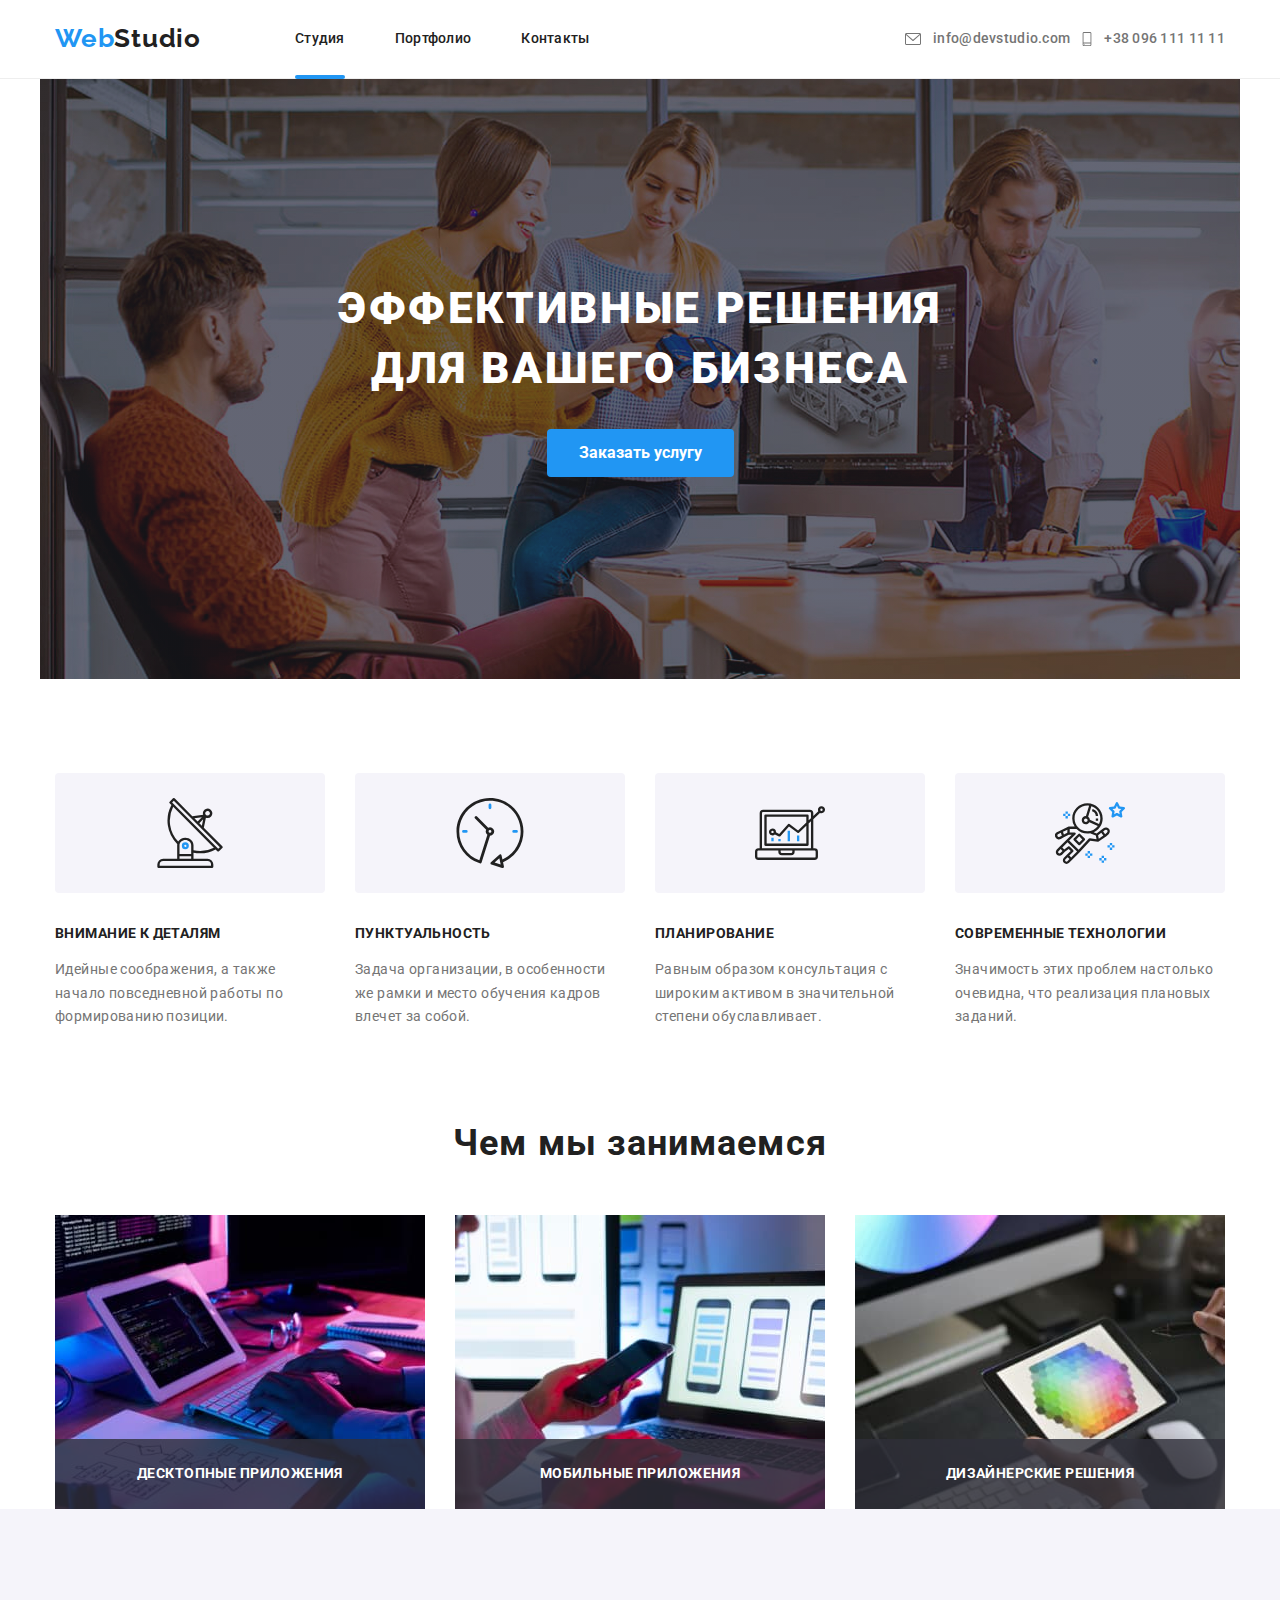
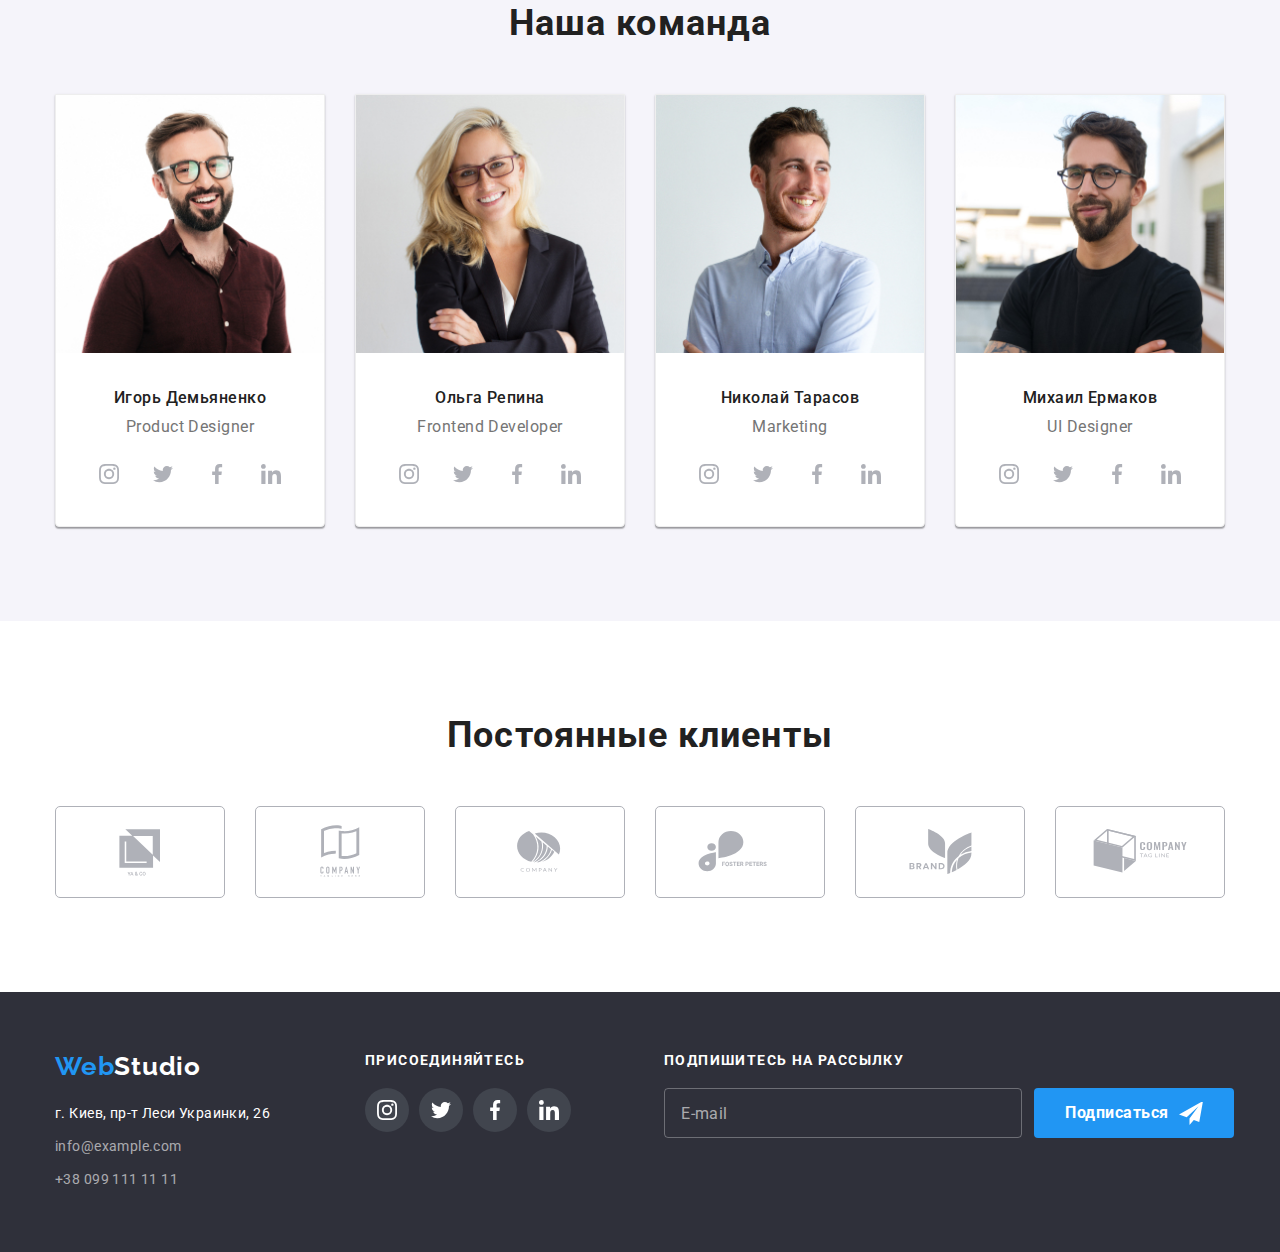
==== commit a747baf8: "team adaptive" ====
--- a/index.html
+++ b/index.html
@@ -24,20 +24,20 @@
         <div class="nav-decor">
             <nav class="container main-nav">
                 <div class="main-nav_bar">
-                <div>
-                    <a href="#" class="logo link">Web<span class="logo-header">Studio</span></a>
+                    <div>
+                        <a href="#" class="logo link">Web<span class="logo-header">Studio</span></a>
+                    </div>
+                    <div>
+                        <ul class="site-nav list header-menu">
+                            <li><a href="https://izaitseva.github.io/goit-markup-hw-08/"
+                                    class="link link-nav active current">Студия</a>
+                            </li>
+                            <li><a href="https://izaitseva.github.io/goit-markup-hw-08/portfolio.html"
+                                    class="link link-nav">Портфолио</a></li>
+                            <li><a href="#" class="link link-nav">Контакты</a></li>
+                        </ul>
+                    </div>
                 </div>
-                <div>
-                    <ul class="site-nav list header-menu">
-                        <li><a href="https://izaitseva.github.io/goit-markup-hw-08/"
-                                class="link link-nav active current">Студия</a>
-                        </li>
-                        <li><a href="https://izaitseva.github.io/goit-markup-hw-08/portfolio.html"
-                                class="link link-nav">Портфолио</a></li>
-                        <li><a href="#" class="link link-nav">Контакты</a></li>
-                    </ul>
-                </div>
-            </div>
 
                 <!--Контакти-->
                 <div class="div-contacts">
@@ -72,7 +72,8 @@
                         <a class="mobile-link link current" href="">Студия</a>
                     </li>
                     <li class="mobile-menu-nav">
-                        <a class="mobile-link link" href="https://izaitseva.github.io/goit-markup-hw-08/portfolio.html">Портфолио</a>
+                        <a class="mobile-link link"
+                            href="https://izaitseva.github.io/goit-markup-hw-08/portfolio.html">Портфолио</a>
                     </li>
                     <li class="mobile-menu-nav">
                         <a class="mobile-link link" href="">Контакты</a>
@@ -101,7 +102,7 @@
                     </li>
                 </ul>
             </div>
-        </div> 
+        </div>
     </header>
     <!--Основна частина-->
     <main>
@@ -252,7 +253,21 @@
                 <h2 class="section-header">Наша команда</h2>
                 <ul class="list team__list">
                     <li class="team__item">
-                        <img class="team__img" src="./images/Ihor.jpg" alt="фото" width="270">
+                        <picture>
+                            <source media="(min-width: 1200px)"
+                                srcset="./images/team/team_4_desk.jpg 1x, ./images/team/team_4_desk@2x.jpg 2x"
+                                type="image/jpg" />
+
+                            <source media="(min-width: 768px)"
+                                srcset="./images/team/team_04_tablet.jpg 1x, ./images/team/team_04_tablet@2x.jpg 2x"
+                                type="image/jpg" />
+
+                            <source media="(min-width: 480px)"
+                                srcset="./images/team/team_4_mobile.jpg 1x, ./images/team/team_4_mobile@2x.jpg 2x"
+                                type="image/jpg" />
+
+                            <img class="team__img" src="./images/team/team_4_mobile.jpg" alt="фото" width="270">
+                        </picture>
                         <div class="team__desc">
                             <h3>Игорь Демьяненко</h3>
                             <p>Product Designer</p>
@@ -291,7 +306,21 @@
                         </div>
                     </li>
                     <li class="team__item">
-                        <img class="team__img" src="./images/Olga.jpg" alt="фото" width="270">
+                        <picture>
+                            <source media="(min-width: 1200px)"
+                                srcset="./images/team/team_3_desk.jpg 1x, ./images/team/team_3_desk@2x.jpg 2x"
+                                type="image/jpg" />
+
+                            <source media="(min-width: 768px)"
+                                srcset="./images/team/team_03_tablet.jpg 1x, ./images/team/team_03_tablet@2x.jpg 2x"
+                                type="image/jpg" />
+
+                            <source media="(min-width: 480px)"
+                                srcset="./images/team/team_3_mobile.jpg 1x, ./images/team/team_3_mobile@2x.jpg 2x"
+                                type="image/jpg" />
+
+                            <img class="team__img" src="./images/team/team_3_mobile.jpg" alt="фото" width="270">
+                        </picture>
                         <div class="team__desc">
                             <h3>Ольга Репина</h3>
                             <p>Frontend Developer</p>
@@ -330,7 +359,21 @@
                         </div>
                     </li>
                     <li class="team__item">
-                        <img class="team__img" src="./images/Nick.jpg" alt="фото" width="270">
+                        <picture>
+                            <source media="(min-width: 1200px)"
+                                srcset="./images/team/team_2_desk.jpg 1x, ./images/team/team_2_desk@2x.jpg 2x"
+                                type="image/jpg" />
+
+                            <source media="(min-width: 768px)"
+                                srcset="./images/team/team_02_tablet.jpg 1x, ./images/team/team_02_tablet@2x.jpg 2x"
+                                type="image/jpg" />
+
+                            <source media="(min-width: 480px)"
+                                srcset="./images/team/team_2_mobile.jpg 1x, ./images/team/team_2_mobile@2x.jpg 2x"
+                                type="image/jpg" />
+
+                            <img class="team__img" src="./images/team/team_2_mobile.jpg" alt="фото" width="270">
+                        </picture>
                         <div class="team__desc">
                             <h3>Николай Тарасов</h3>
                             <p>Marketing</p>
@@ -369,7 +412,21 @@
                         </div>
                     </li>
                     <li class="team__item">
-                        <img class="team__img" src="./images/Michael.jpg" alt="фото" width="270">
+                        <picture>
+                            <source media="(min-width: 1200px)"
+                                srcset="./images/team/team_1_desk.jpg 1x, ./images/team/team_1_desk@2x.jpg 2x"
+                                type="image/jpg" />
+
+                            <source media="(min-width: 768px)"
+                                srcset="./images/team/team_01_tablet.jpg 1x, ./images/team/team_01_tablet@2x.jpg 2x"
+                                type="image/jpg" />
+
+                            <source media="(min-width: 480px)"
+                                srcset="./images/team/team_1_mobile.jpg 1x, ./images/team/team_1_mobile@2x.jpg 2x"
+                                type="image/jpg" />
+
+                            <img class="team__img" src="./images/team/team_1_mobile.jpg" alt="фото" width="270">
+                        </picture>
                         <div class="team__desc">
                             <h3>Михаил Ермаков</h3>
                             <p>UI Designer</p>
@@ -520,12 +577,12 @@
                 <div class="input-flex">
                     <input class="footer-input" type="text" placeholder="E-mail">
                     <div class="footer-btn">
-                    <button class="footer-button" type="submit">Подписаться
-                        <svg class="button-icon" lass="telegram-icon" width="24" height="24">
-                            <use href="./images/icons.svg#icon-telegram"></use>
-                        </svg>
-                    </button>
-                </div>
+                        <button class="footer-button" type="submit">Подписаться
+                            <svg class="button-icon" lass="telegram-icon" width="24" height="24">
+                                <use href="./images/icons.svg#icon-telegram"></use>
+                            </svg>
+                        </button>
+                    </div>
                 </div>
             </div>
     </footer>
--- a/css/main.min.css
+++ b/css/main.min.css
@@ -1 +1 @@
-.visually-hidden{position:absolute;white-space:nowrap;width:1px;height:1px;overflow:hidden;border:0;padding:0;clip:rect(0 0 0 0);-webkit-clip-path:inset(50%);clip-path:inset(50%);margin:-1px}body{background-color:#fff;color:#757575;font-family:"Roboto",sans-serif}.list{list-style:none;padding:0;margin:0}.link{text-decoration:none}.close-btn{z-index:1;position:absolute;display:-webkit-box;display:-ms-flexbox;display:flex;-webkit-box-align:center;-ms-flex-align:center;align-items:center;-webkit-box-pack:center;-ms-flex-pack:center;justify-content:center;top:8px;right:8px;padding:0;width:30px;height:30px;background-color:#fff;border-radius:50%;border:1px solid rgba(0,0,0,.1);cursor:pointer}.close-btn:hover{fill:#2196f3;cursor:pointer}.order-button{font-weight:700;font-size:16px;padding:15px 32px;border-radius:4px;border:none;margin-top:30px;margin-bottom:0;background-color:#2196f3;color:#fff;cursor:pointer}.button-div{display:-webkit-box;display:-ms-flexbox;display:flex;-webkit-box-align:center;-ms-flex-align:center;align-items:center;-webkit-box-pack:center;-ms-flex-pack:center;justify-content:center}.submit-button{display:-webkit-box;display:-ms-flexbox;display:flex;-webkit-box-align:center;-ms-flex-align:center;align-items:center;-webkit-box-pack:center;-ms-flex-pack:center;justify-content:center;width:200px;height:50px;bottom:40px;font-weight:700;font-size:16px;border-radius:4px;border:none;margin-top:30px;margin-bottom:0;background-color:#2196f3;color:#fff;cursor:pointer}.portfolio__btn{background-color:#f5f4fa;color:#212121;font-family:"Roboto",sans-serif;font-weight:500;border:none;font-size:16px;padding:8px 22px;border-radius:4px;line-height:1.62;letter-spacing:.03em;-webkit-transition-property:background-color;transition-property:background-color;-webkit-transition-duration:250ms;transition-duration:250ms;-webkit-transition-timing-function:cubic-bezier(0.4, 0, 0.2, 1);transition-timing-function:cubic-bezier(0.4, 0, 0.2, 1)}.portfolio__btn-list{text-align:center;color:#212121;display:-webkit-box;display:-ms-flexbox;display:flex;-webkit-box-pack:left;-ms-flex-pack:left;justify-content:left;-ms-flex-wrap:wrap;flex-wrap:wrap;gap:8px;margin-bottom:50px}@media screen and (min-width: 768px){.portfolio__btn-list{-webkit-box-pack:center;-ms-flex-pack:center;justify-content:center}}@media screen and (min-width: 1200px){.portfolio__btn-list{-webkit-box-pack:center;-ms-flex-pack:center;justify-content:center}}.portfolio__btn:hover,.portfolio__btn:focus{background-color:#2196f3;color:#fff;font-family:"Roboto",sans-serif;-webkit-box-shadow:0px 3px 1px rgba(0,0,0,.1),0px 1px 2px rgba(0,0,0,.08),0px 2px 2px rgba(0,0,0,.12);box-shadow:0px 3px 1px rgba(0,0,0,.1),0px 1px 2px rgba(0,0,0,.08),0px 2px 2px rgba(0,0,0,.12);cursor:pointer}.nav-decor{border-bottom:1px solid #eee;padding-bottom:24px;padding-top:0}.nav-portf{padding-top:24px}.header-border{border:2px}.footer-button{display:-webkit-box;display:-ms-flexbox;display:flex;-webkit-box-align:center;-ms-flex-align:center;align-items:center;-webkit-box-pack:center;-ms-flex-pack:center;justify-content:center;width:200px;height:50px;font-weight:700;font-size:16px;letter-spacing:.03em;border-radius:4px;border:none;background-color:#2196f3;color:#fff;cursor:pointer;margin-top:20px}@media screen and (min-width: 1200px){.footer-button{margin-top:0px}}.footer-btn{display:-webkit-box;display:-ms-flexbox;display:flex;-webkit-box-align:center;-ms-flex-align:center;align-items:center;-webkit-box-pack:center;-ms-flex-pack:center;justify-content:center}.container{width:100%;padding-left:15px;padding-right:15px;margin-left:auto;margin-right:auto}@media screen and (min-width: 480px){.container{max-width:480px}}@media screen and (min-width: 768px){.container{max-width:768px}}@media screen and (min-width: 1200px){.container{max-width:1200px}}.social-media{display:-webkit-box;display:-ms-flexbox;display:flex;-webkit-box-pack:center;-ms-flex-pack:center;justify-content:center;margin-bottom:30px;gap:10px}.social-media__icon{fill:#afb1b8}.social-media__link{display:-webkit-box;display:-ms-flexbox;display:flex;-webkit-box-align:center;-ms-flex-align:center;align-items:center;-webkit-box-pack:center;-ms-flex-pack:center;justify-content:center;background-color:#fff;width:44px;height:44px;border-radius:50%;-webkit-transition-property:background-color;transition-property:background-color;-webkit-transition-duration:250ms;transition-duration:250ms;-webkit-transition-timing-function:cubic-bezier(0.4, 0, 0.2, 1);transition-timing-function:cubic-bezier(0.4, 0, 0.2, 1)}.social-media__link:hover,.social-media__link:focus{background-color:#2196f3}.social-media__link:hover .social-media__icon,.social-media__link:focus .social-media__icon{fill:#fff}.clients-link{display:-webkit-box;display:-ms-flexbox;display:flex;width:170px;height:92px;border:1px solid #afb1b8;border-radius:5px;-webkit-transition-property:border-color;transition-property:border-color;-webkit-transition-duration:250ms;transition-duration:250ms;-webkit-transition-timing-function:cubic-bezier(0.4, 0, 0.2, 1);transition-timing-function:cubic-bezier(0.4, 0, 0.2, 1)}.clients-link:hover,.clients-link:focus{border-color:#2196f3}.clients-link:hover .clients-svg,.clients-link:focus .clients-svg{fill:#2196f3}.footer-social{display:-webkit-box;display:-ms-flexbox;display:flex;-webkit-box-align:center;-ms-flex-align:center;align-items:center;-webkit-box-pack:center;-ms-flex-pack:center;justify-content:center;background-color:rgba(225,255,255,.1);width:44px;height:44px;border-radius:50%;-webkit-transition-property:background-color;transition-property:background-color;-webkit-transition-duration:250ms;transition-duration:250ms;-webkit-transition-timing-function:cubic-bezier(0.4, 0, 0.2, 1);transition-timing-function:cubic-bezier(0.4, 0, 0.2, 1)}.footer-social:hover,.footer-social:focus{background-color:#2196f3}.logo{font-family:"Raleway",sans-serif;text-decoration:none;font-weight:700;font-size:24px;letter-spacing:.03em;color:#2196f3}@media screen and (min-width: 768px){.logo{font-size:24px;margin-right:88px}}@media screen and (min-width: 1200px){.logo{font-size:26px;margin-right:94px}}.logo-header{color:#212121}.logo-footer{color:#fff}.portfolio__desc{position:relative;overflow:hidden}.overlay{position:absolute;background:rgba(33,150,243,.9);width:100%;height:100%;left:0px;top:0px;padding:15px;display:-webkit-box;display:-ms-flexbox;display:flex;-webkit-box-align:center;-ms-flex-align:center;align-items:center;-webkit-box-pack:center;-ms-flex-pack:center;justify-content:center;-webkit-transform:translateY(100%);transform:translateY(100%);-webkit-transition:-webkit-transform 250ms;transition:-webkit-transform 250ms;transition:transform 250ms;transition:transform 250ms, -webkit-transform 250ms;-webkit-animation-timing-function:cubic-bezier(0.4, 0, 0.2, 1);animation-timing-function:cubic-bezier(0.4, 0, 0.2, 1)}.overlay__desc{display:-webkit-box;display:-ms-flexbox;display:flex;color:#fff;font-weight:400;font-size:18px;line-height:1.56;letter-spacing:.03em}.backdrop{z-index:10000;position:fixed;top:0;left:0;width:100%;height:100%;background-color:rgba(0,0,0,.2);-webkit-transition-property:opacity(250ms),visibility(250ms);transition-property:opacity(250ms),visibility(250ms);-webkit-transition-duration:250ms;transition-duration:250ms;-webkit-transition-timing-function:cubic-bezier(0.4, 0, 0.2, 1);transition-timing-function:cubic-bezier(0.4, 0, 0.2, 1)}.backdrop.is-hidden{opacity:0;visibility:hidden;pointer-events:none}.modal{position:absolute;top:50%;left:50%;-webkit-transform:translate(-50%, -50%);transform:translate(-50%, -50%);background-color:#fff;border-radius:4px;-webkit-box-shadow:0px 2px 0 rgba(0,0,0,.2);box-shadow:0px 2px 0 rgba(0,0,0,.2);min-width:450px;min-height:609px}@media screen and (min-width: 768px){.modal{width:450px;height:609px}}@media screen and (min-width: 1200px){.modal{min-width:528px;min-height:581px}}.form-window{position:relative;width:450px;height:609px}@media screen and (min-width: 768px){.form-window{width:450px;height:609px}}@media screen and (min-width: 1200px){.form-window{width:528px;height:581px}}.registration-form{display:-webkit-box;display:-ms-flexbox;display:flex;-webkit-box-orient:vertical;-webkit-box-direction:normal;-ms-flex-direction:column;flex-direction:column;padding:0 40px}.strong-form{margin-top:40px;margin-bottom:12px;font-weight:700;font-size:20px;line-height:1.15;text-align:center;-ms-flex-wrap:wrap;flex-wrap:wrap;letter-spacing:.03em;color:#212121}.form-items{display:-webkit-box;display:-ms-flexbox;display:flex;-webkit-box-orient:vertical;-webkit-box-direction:normal;-ms-flex-direction:column;flex-direction:column}.form-block{position:relative;width:100%}.form-icon{position:absolute;left:15px;top:50%;-webkit-transform:translateY(-50%);transform:translateY(-50%)}.form-icon1{position:absolute;left:53px;-webkit-transform:translateY(110%);transform:translateY(110%)}.form-input{width:100%;height:40px;border:1px solid rgba(33,33,33,.2);border-radius:4px;outline:rgba(0,0,0,0);padding-left:42px}@media screen and (min-width: 1200px){.form-input{width:448px;height:40px}}.form-input:hover,.form-input:focus{border:1px solid #2196f3;cursor:pointer}.form-input:focus+.form-icon,.form-input:hover+.form-icon{fill:#2196f3}.textarea-design{width:370px;height:120px;border:1px solid rgba(33,33,33,.2);border-radius:4px;resize:none;padding-left:12px;padding-top:16px;padding-right:12px;padding-bottom:16px;outline:none}@media screen and (min-width: 1200px){.textarea-design{width:448px;height:120px}}.textarea-design:hover,.textarea-design:focus{border:1px solid #2196f3;cursor:pointer}.form-label{display:-webkit-box;display:-ms-flexbox;display:flex;-webkit-box-orient:vertical;-webkit-box-direction:normal;-ms-flex-direction:column;flex-direction:column;-webkit-box-align:start;-ms-flex-align:start;align-items:flex-start}.form-label:not(:last-child){margin-bottom:12px}.form-header{margin-bottom:4px;height:14px;left:576px;top:500px;font-weight:400;font-size:12px;line-height:1.17;letter-spacing:.01em;color:#757575}.textarea-header{text-align:left;margin-bottom:4px;height:14px;left:576px;top:500px;font-weight:400;font-size:12px;line-height:1.17;letter-spacing:.01em;color:#757575}.textarea-design::-webkit-input-placeholder{margin-top:16px;margin-left:12px;font-weight:400;font-size:12px;line-height:1.17;letter-spacing:.01em;color:rgba(117,117,117,.5)}.textarea-design::-moz-placeholder{margin-top:16px;margin-left:12px;font-weight:400;font-size:12px;line-height:1.17;letter-spacing:.01em;color:rgba(117,117,117,.5)}.textarea-design:-ms-input-placeholder{margin-top:16px;margin-left:12px;font-weight:400;font-size:12px;line-height:1.17;letter-spacing:.01em;color:rgba(117,117,117,.5)}.textarea-design::-ms-input-placeholder{margin-top:16px;margin-left:12px;font-weight:400;font-size:12px;line-height:1.17;letter-spacing:.01em;color:rgba(117,117,117,.5)}.textarea-design::placeholder{margin-top:16px;margin-left:12px;font-weight:400;font-size:12px;line-height:1.17;letter-spacing:.01em;color:rgba(117,117,117,.5)}.modal-conditions{display:-webkit-box;display:-ms-flexbox;display:flex;-webkit-box-align:center;-ms-flex-align:center;align-items:center;-webkit-box-pack:justify;-ms-flex-pack:justify;justify-content:space-between;margin-top:20px;gap:8px}.custom-checkbox{display:-webkit-inline-box;display:-ms-inline-flexbox;display:inline-flex;-webkit-box-align:center;-ms-flex-align:center;align-items:center;-webkit-box-pack:center;-ms-flex-pack:center;justify-content:center;width:16px;height:15px;outline:1px solid #757575;outline-offset:-1px;border-radius:2px;fill:rgba(0,0,0,0);-webkit-transition-property:background-color(250ms),fill 250ms,border(250ms);transition-property:background-color(250ms),fill 250ms,border(250ms);-webkit-transition-duration:250ms;transition-duration:250ms;-webkit-transition-timing-function:cubic-bezier(0.4, 0, 0.2, 1);transition-timing-function:cubic-bezier(0.4, 0, 0.2, 1)}.custom-checkbox:hover{cursor:pointer;fill:#757575}.modal-conditions-input{width:16px;height:15px}.modal-conditions-input:checked+.custom-checkbox{background-color:#2196f3;fill:#fff;outline-color:#2196f3;cursor:pointer}.terms-agreement{font-weight:400;font-size:12px;line-height:1.7;color:#757575}.terms-agreement a{color:#2196f3}.terms-agreement:hover{cursor:pointer}@media screen and (min-width: 1200px){.terms-agreement{font-size:14px}}.mobile-menu-btn{background-color:rgba(0,0,0,0);border:none;width:40px;height:40px;display:-webkit-box;display:-ms-flexbox;display:flex;-webkit-box-align:start;-ms-flex-align:start;align-items:flex-start;-webkit-box-pack:start;-ms-flex-pack:start;justify-content:flex-start;z-index:1000}@media screen and (min-width: 768px){.mobile-menu-btn{display:none}}.mobile-menu-burger{-webkit-transition:500ms;transition:500ms}.mobile-menu-btn.is-open .mobile-menu-burger{opacity:0}.mobile-menu-close{opacity:0;-webkit-transition:500ms;transition:500ms}.mobile-menu-btn.is-open .mobile-menu-close{opacity:1;position:fixed;top:15px;right:15px}.mobile-menu{position:fixed;top:0;left:0;z-index:100;-webkit-transform:translateX(100%);transform:translateX(100%);width:100vw;height:100vh;padding:48px 40px;display:-webkit-box;display:-ms-flexbox;display:flex;-webkit-box-orient:vertical;-webkit-box-direction:normal;-ms-flex-direction:column;flex-direction:column;background-color:#fff;-webkit-transition:-webkit-transform 500ms;transition:-webkit-transform 500ms;transition:transform 500ms;transition:transform 500ms, -webkit-transform 500ms}.mobile-menu.is-open{-webkit-transform:translateX(0);transform:translateX(0)}@media screen and (min-width: 768px){.mobile-menu{display:none}}.nav-decor{display:-webkit-box;display:-ms-flexbox;display:flex}.mobile-menu-burger{width:60px;height:50px;fill:#2196f3}.mobile-menu-nav:not(:last-child){margin-bottom:32px}.mobile-menu-nav:not(:last-child) .current{color:#2196f3}.mobile-nav{margin-bottom:auto}.mobile-link{color:#212121;font-weight:500;font-size:40px;line-height:1.2;letter-spacing:.02em}.mobile-link:focus{color:#2196f3}.mobile-contacts_item:not(:last-child){margin-bottom:32px}.mobile-contacts_item:not(:last-child) .accent{color:#2196f3;font-size:34px}.mobile-link-contacts{font-weight:500;font-size:24px;line-height:28px;letter-spacing:.02em;text-decoration:none;color:#757575}.mobile-socials{display:-webkit-box;display:-ms-flexbox;display:flex;-ms-flex-wrap:wrap;flex-wrap:wrap;margin-top:64px;-webkit-box-align:center;-ms-flex-align:center;align-items:center;gap:10px}.mobile-menu-socials:not(:last-child) .menu-socials{border-right:1px solid rgba(33,33,33,.2);padding-right:10px}.menu-socials{font-weight:500;font-size:18px;line-height:1.2;letter-spacing:.02em;color:#2196f3}.section-header{font-weight:700;font-size:28px;text-align:center;letter-spacing:.03em;color:#212121;margin-bottom:30px;margin-top:0px;z-index:10}@media screen and (min-width: 768px){.section-header{font-size:28px;margin-bottom:30px}}@media screen and (min-width: 1200px){.section-header{font-size:36px;margin-bottom:50px}}.section{padding-top:60px}@media screen and (min-width: 1200px){.section{padding-top:94px}}.header{margin-top:24px}.header-menu{display:-webkit-box;display:-ms-flexbox;display:flex}.header-contacts{display:-webkit-box;display:-ms-flexbox;display:flex}.main-nav_bar{display:-webkit-box;display:-ms-flexbox;display:flex;-webkit-box-align:center;-ms-flex-align:center;align-items:center}.header-contacts{-webkit-column-gap:10px;-moz-column-gap:10px;column-gap:10px;-webkit-box-align:start;-ms-flex-align:start;align-items:flex-start}@media screen and (min-width: 768px)and (max-width: 1199px){.header-contacts{display:-webkit-box;display:-ms-flexbox;display:flex;-webkit-box-orient:vertical;-webkit-box-direction:normal;-ms-flex-direction:column;flex-direction:column}}.mobile-menu-icon{position:relative;display:-webkit-box;display:-ms-flexbox;display:flex;-webkit-box-align:center;-ms-flex-align:center;align-items:center;-webkit-box-pack:center;-ms-flex-pack:center;justify-content:center;top:8px;right:8px;padding:0;background-color:rgba(0,0,0,0);border:none;fill:#212121}.mobile-menu-icon:hover{fill:#2196f3;cursor:pointer}.header-menu{gap:50px}.main-nav{display:-webkit-box;display:-ms-flexbox;display:flex;-webkit-box-align:center;-ms-flex-align:center;align-items:center;-webkit-box-pack:justify;-ms-flex-pack:justify;justify-content:space-between}.link-nav{display:block;text-decoration:none;font-weight:500;font-size:14px;line-height:1.5;letter-spacing:.02em;color:#212121;display:none;position:relative;-webkit-transition-property:color,background-color;transition-property:color,background-color;-webkit-transition-duration:250ms;transition-duration:250ms;-webkit-transition-timing-function:cubic-bezier(0.4, 0, 0.2, 1);transition-timing-function:cubic-bezier(0.4, 0, 0.2, 1)}.link-nav:hover,.link-nav:focus{color:#2196f3}@media screen and (min-width: 768px){.link-nav{display:-webkit-box;display:-ms-flexbox;display:flex}}@media screen and (min-width: 1200px){.link-nav{display:-webkit-box;display:-ms-flexbox;display:flex}}.link-nav::after{content:" ";position:absolute;background-color:rgba(0,0,0,0);top:47px;border-radius:4px;left:0;height:4px;width:100%;-webkit-transition-property:color,background-color;transition-property:color,background-color;-webkit-transition-duration:250ms;transition-duration:250ms;-webkit-transition-timing-function:cubic-bezier(0.4, 0, 0.2, 1);transition-timing-function:cubic-bezier(0.4, 0, 0.2, 1)}.link-nav:hover::after,.link-nav:focus::after{content:" ";position:absolute;background-color:#2196f3;top:47px;border-radius:4px;left:0;height:4px;width:100%}@media screen and (max-width: 1200px){.link-nav:hover::after,.link-nav:focus::after{display:none}}.link-nav.active::after{content:" ";position:absolute;background-color:#2196f3;top:47px;border-radius:4px;left:0;height:4px;width:100%}@media screen and (max-width: 1200px){.link-nav.active::after{display:none}}.link{-webkit-transition-property:color;transition-property:color;-webkit-transition-duration:250ms;transition-duration:250ms;-webkit-transition-timing-function:cubic-bezier(0.4, 0, 0.2, 1);transition-timing-function:cubic-bezier(0.4, 0, 0.2, 1)}.link:hover,.link:focus{color:#2196f3;cursor:pointer}.contacts-header{display:-webkit-box;display:-ms-flexbox;display:flex;-webkit-box-align:center;-ms-flex-align:center;align-items:center;-webkit-box-pack:center;-ms-flex-pack:center;justify-content:center;font-weight:500;font-size:14px;line-height:1.5;letter-spacing:.02em;color:#757575;text-decoration:none;margin-left:auto;display:none}@media screen and (min-width: 768px){.contacts-header{display:-webkit-box;display:-ms-flexbox;display:flex}}@media screen and (min-width: 1200px){.contacts-header{display:-webkit-box;display:-ms-flexbox;display:flex}}.contacts-header:hover,.contacts-header:focus{color:#2196f3}.contacts-header:hover .contacts-svg,.contacts-header:focus .contacts-svg{fill:#2196f3;cursor:pointer}.div-contacts{margin-right:0}.contacts-svg{fill:#757575;margin-right:10px}.main-section{background-image:-webkit-gradient(linear, left top, right top, color-stop(15%, rgba(47, 48, 58, 0.4)), color-stop(40%, rgba(47, 48, 58, 0.4)), color-stop(65%, rgba(47, 48, 58, 0.4)), to(rgba(47, 48, 58, 0.4))),url(../images/add_images/cover.jpg);background-image:linear-gradient(to right, rgba(47, 48, 58, 0.4) 15%, rgba(47, 48, 58, 0.4) 40%, rgba(47, 48, 58, 0.4) 65%, rgba(47, 48, 58, 0.4)),url(../images/add_images/cover.jpg);max-width:480px;margin-left:auto;margin-right:auto;background-color:#2f303a;background-repeat:no-repeat;text-align:center;height:400px;padding-top:118px}@media screen and (min-width: 768px){.main-section{max-width:768px;height:400px;padding-top:118px}}@media screen and (min-width: 1200px){.main-section{max-width:1200px;height:600px;padding-top:200px}}.main-text{font-weight:900;font-size:26px;line-height:1.6;width:360px;letter-spacing:.06em;text-transform:uppercase;margin-left:auto;margin-right:auto;margin-bottom:0;margin-top:0;color:#fff}@media screen and (min-width: 768px){.main-text{font-size:26px;line-height:1.6}}@media screen and (min-width: 1200px){.main-text{font-size:44px;line-height:1.36;width:700px}}.team{background-color:#f5f4fa;padding-bottom:60px;padding-top:60px;display:block;display:-webkit-box;display:-ms-flexbox;display:flex}@media screen and (min-width: 768px){.team{padding-bottom:60px;padding-top:60px}}@media screen and (min-width: 1200px){.team{padding-bottom:94px;padding-top:94px}}.team__item{display:block;border:1px solid #eee;text-align:center;background:#fff;-webkit-box-shadow:0px 1px 3px rgba(0,0,0,.12),0px 1px 1px rgba(0,0,0,.14),0px 2px 1px rgba(0,0,0,.2);box-shadow:0px 1px 3px rgba(0,0,0,.12),0px 1px 1px rgba(0,0,0,.14),0px 2px 1px rgba(0,0,0,.2);border-radius:0px 0px 4px 4px;width:450px}@media screen and (min-width: 768px){.team__item{width:354px}}@media screen and (min-width: 1200px){.team__item{width:270px}}.team__desc{padding-top:30px;margin-bottom:16px}.team__list{display:-webkit-box;display:-ms-flexbox;display:flex;-ms-flex-wrap:wrap;flex-wrap:wrap;gap:30px}.team__list h3{font-weight:500;font-size:16px;line-height:1.19;letter-spacing:.03em;color:#212121;margin-top:0;margin-bottom:0}.team__list p{font-weight:400;font-size:16px;line-height:1.19;letter-spacing:.03em;margin-bottom:0;margin-top:10px}.team__img{width:100%}.feature-icon{display:-webkit-box;display:-ms-flexbox;display:flex;-webkit-box-align:center;-ms-flex-align:center;align-items:center;-webkit-box-pack:center;-ms-flex-pack:center;justify-content:center;width:450px;height:120px;border-radius:4px;background-color:#f5f4fa;gap:30px;margin-bottom:30px}@media screen and (min-width: 768px){.feature-icon{width:354px}}@media screen and (min-width: 1200px){.feature-icon{width:270px}}.list-services{display:-webkit-box;display:-ms-flexbox;display:flex;-ms-flex-wrap:wrap;flex-wrap:wrap;-webkit-box-pack:justify;-ms-flex-pack:justify;justify-content:space-between;gap:30px}.list-services>item{display:block;padding-top:0;padding-bottom:0}.list-services h3{font-weight:700;font-size:14px;line-height:1.5;letter-spacing:.03em;color:#212121;text-transform:uppercase;margin-top:0;text-align:center}@media screen and (min-width: 768px){.list-services h3{text-align:left}}@media screen and (min-width: 1200px){.list-services h3{text-align:left}}.list-services p{font-weight:400;font-size:14px;line-height:1.7;letter-spacing:.03em;margin-bottom:0;width:450px}@media screen and (min-width: 768px){.list-services p{width:354px}}@media screen and (min-width: 1200px){.list-services p{display:-webkit-box;display:-ms-flexbox;display:flex;width:270px}}.features-layout{display:none}@media screen and (min-width: 1200px){.features-layout{display:block}}.img-margin{display:-webkit-box;display:-ms-flexbox;display:flex;-webkit-box-pack:justify;-ms-flex-pack:justify;justify-content:space-between;line-height:0}.photo-back{position:relative}.photo-overlay{display:-webkit-box;display:-ms-flexbox;display:flex;-webkit-box-pack:center;-ms-flex-pack:center;justify-content:center;-webkit-box-align:center;-ms-flex-align:center;align-items:center;position:absolute;bottom:0px;left:0;width:100%;height:70px;background-color:rgba(47,48,58,.8)}.photo-desc{font-weight:700;font-size:14px;line-height:1.14;letter-spacing:.03em;text-transform:uppercase;color:#fff;margin-top:0;margin-bottom:0}.clients-container{margin-top:60px;margin-bottom:60px}@media screen and (min-width: 768px){.clients-container{margin-top:60px;margin-bottom:60px}}@media screen and (min-width: 1200px){.clients-container{margin-top:94px;margin-bottom:94px}}.clients-container h2{font-weight:700;font-size:28px;line-height:1.16;text-align:center;letter-spacing:.03em;color:#212121;margin-bottom:50px;margin-top:0}@media screen and (min-width: 768px){.clients-container h2{font-size:28px}}@media screen and (min-width: 1200px){.clients-container h2{font-size:36px}}.client-flex{display:-webkit-box;display:-ms-flexbox;display:flex;gap:30px;-ms-flex-wrap:wrap;flex-wrap:wrap;-webkit-box-pack:center;-ms-flex-pack:center;justify-content:center}.clients-svg{fill:#afb1b8;-webkit-transition-property:fill;transition-property:fill;-webkit-transition-duration:250ms;transition-duration:250ms;-webkit-transition-timing-function:cubic-bezier(0.4, 0, 0.2, 1);transition-timing-function:cubic-bezier(0.4, 0, 0.2, 1)}.client-flex a:focus{border-color:#2196f3}.clients-link{width:210px;-webkit-box-align:center;-ms-flex-align:center;align-items:center;-webkit-box-pack:center;-ms-flex-pack:center;justify-content:center}@media screen and (min-width: 768px){.clients-link{width:226px}}@media screen and (min-width: 1200px){.clients-link{width:170px}}.portfolio-section{padding-bottom:60px;padding-top:60px}@media screen and (min-width: 768px){.portfolio-section{padding-bottom:60px;padding-top:60px}}@media screen and (min-width: 1200px){.portfolio-section{padding-bottom:94px;padding-top:94px}}.portfolio__name{padding-left:24px;padding-bottom:20px;padding-top:20px;border-bottom:1px solid #eee;border-left:1px solid #eee;border-right:1px solid #eee}.portfolio__img{width:100%}.portfolio__list{display:-webkit-box;display:-ms-flexbox;display:flex;-ms-flex-wrap:wrap;flex-wrap:wrap;gap:30px}.portfolio__list li{-webkit-transition-property:cursor,-webkit-box-shadow;transition-property:cursor,-webkit-box-shadow;transition-property:box-shadow,cursor;transition-property:box-shadow,cursor,-webkit-box-shadow;-webkit-transition-duration:250ms;transition-duration:250ms;-webkit-transition-timing-function:cubic-bezier(0.4, 0, 0.2, 1);transition-timing-function:cubic-bezier(0.4, 0, 0.2, 1);width:450px}@media screen and (min-width: 768px){.portfolio__list li{width:354px}}@media screen and (min-width: 1200px){.portfolio__list li{width:370px}}.portfolio__list li:hover{-webkit-box-shadow:0px 4px 4px rgba(0,0,0,.25);box-shadow:0px 4px 4px rgba(0,0,0,.25);cursor:pointer}.porfolio__item{line-height:0}.porfolio__item:nth-child(3n){margin-right:0px}.porfolio__item:hover .overlay{-webkit-transform:translateY(0);transform:translateY(0)}.porfolio__item:nth-last-child(-n+3){margin-bottom:0}.portfolio__list h3{font-weight:700;font-size:18px;line-height:2;letter-spacing:.06em;color:#212121;margin-top:0;margin-bottom:0}.portfolio__p{font-weight:400;font-size:16px;line-height:1.8;letter-spacing:.03em;color:#757575;margin-top:0;margin-bottom:0}.footer-container{display:-webkit-box;display:-ms-flexbox;display:flex;-webkit-box-align:center;-ms-flex-align:center;align-items:center;-webkit-box-pack:center;-ms-flex-pack:center;justify-content:center;-ms-flex-wrap:wrap;flex-wrap:wrap}@media screen and (min-width: 768px){.footer-container{-webkit-box-pack:space-evenly;-ms-flex-pack:space-evenly;justify-content:space-evenly}}@media screen and (min-width: 1200px){.footer-container{-webkit-box-pack:left;-ms-flex-pack:left;justify-content:left;-webkit-box-align:start;-ms-flex-align:start;align-items:flex-start;-ms-flex-wrap:nowrap;flex-wrap:nowrap}}.foot-container{-webkit-box-align:center;-ms-flex-align:center;align-items:center;text-align:center;margin-top:60px}@media screen and (min-width: 768px){.foot-container{text-align:center;margin-top:0}}@media screen and (min-width: 1200px){.foot-container{margin-top:0px;text-align:left;-webkit-box-pack:center;-ms-flex-pack:center;justify-content:center;-webkit-box-align:center;-ms-flex-align:center;align-items:center}}.footer_list{text-align:center;padding-left:20px;padding-right:20px}@media screen and (min-width: 768px){.footer_list{padding-left:0px;padding-right:0px}}@media screen and (min-width: 1200px){.footer_list{text-align:left;margin-right:70px;padding-left:0px;padding-right:0px;margin-left:0px}}.footer{background-color:#2f303a;padding-top:60px;padding-bottom:60px;position:relative}.footer-address{font-style:normal;font-weight:400;font-size:14px;letter-spacing:.03em;line-height:1.71;color:#fff;margin-top:20px}.link-footer{text-decoration:none;font-weight:400;font-size:14px;letter-spacing:.03em;line-height:1.71;color:rgba(255,255,255,.6)}.footer-list li{margin-top:9px}.footer h3{color:#fff;font-size:14px;font-weight:700;letter-spacing:.1em;text-transform:uppercase;margin-top:10px;margin-bottom:20px;padding-top:0;padding-bottom:0}@media screen and (min-width: 768px){.footer h3{padding-top:0}}@media screen and (min-width: 1200px){.footer h3{margin-top:0}}.footer-icon{fill:#fff}.footer-form{margin-top:40px;text-align:center;-webkit-box-pack:center;-ms-flex-pack:center;justify-content:center}@media screen and (min-width: 1200px){.footer-form{margin-top:60px}}@media screen and (min-width: 1200px){.footer-form{margin-left:93px;margin-top:0px;text-align:left}}.input-flex{-webkit-box-align:center;-ms-flex-align:center;align-items:center;text-align:center;-webkit-box-pack:center;-ms-flex-pack:center;justify-content:center}@media screen and (min-width: 1200px){.input-flex{-webkit-box-align:center;-ms-flex-align:center;align-items:center;display:-webkit-box;display:-ms-flexbox;display:flex}}.footer-input{display:-webkit-box;display:-ms-flexbox;display:flex;-webkit-box-align:center;-ms-flex-align:center;align-items:center;padding-left:16px;background-color:rgba(0,0,0,0);width:358px;height:50px;border:1px solid rgba(255,255,255,.3);color:rgba(255,255,255,.6);border-radius:4px;margin-right:12px;outline:rgba(0,0,0,0)}.footer-input:hover,.footer-input:focus{border:1px solid #2196f3;cursor:pointer}.footer-input::-webkit-input-placeholder{font-weight:400;line-height:1.25;letter-spacing:.03em;color:rgba(255,255,255,.6)}.footer-input::-moz-placeholder{font-weight:400;line-height:1.25;letter-spacing:.03em;color:rgba(255,255,255,.6)}.footer-input:-ms-input-placeholder{font-weight:400;line-height:1.25;letter-spacing:.03em;color:rgba(255,255,255,.6)}.footer-input::-ms-input-placeholder{font-weight:400;line-height:1.25;letter-spacing:.03em;color:rgba(255,255,255,.6)}.footer-input::placeholder{font-weight:400;line-height:1.25;letter-spacing:.03em;color:rgba(255,255,255,.6)}.button-icon{margin-left:10px}/*# sourceMappingURL=main.min.css.map */+.visually-hidden{position:absolute;white-space:nowrap;width:1px;height:1px;overflow:hidden;border:0;padding:0;clip:rect(0 0 0 0);-webkit-clip-path:inset(50%);clip-path:inset(50%);margin:-1px}body{background-color:#fff;color:#757575;font-family:"Roboto",sans-serif}.list{list-style:none;padding:0;margin:0}.link{text-decoration:none}.close-btn{z-index:1;position:absolute;display:-webkit-box;display:-ms-flexbox;display:flex;-webkit-box-align:center;-ms-flex-align:center;align-items:center;-webkit-box-pack:center;-ms-flex-pack:center;justify-content:center;top:8px;right:8px;padding:0;width:30px;height:30px;background-color:#fff;border-radius:50%;border:1px solid rgba(0,0,0,.1);cursor:pointer}.close-btn:hover{fill:#2196f3;cursor:pointer}.order-button{font-weight:700;font-size:16px;padding:15px 32px;border-radius:4px;border:none;margin-top:30px;margin-bottom:0;background-color:#2196f3;color:#fff;cursor:pointer}.button-div{display:-webkit-box;display:-ms-flexbox;display:flex;-webkit-box-align:center;-ms-flex-align:center;align-items:center;-webkit-box-pack:center;-ms-flex-pack:center;justify-content:center}.submit-button{display:-webkit-box;display:-ms-flexbox;display:flex;-webkit-box-align:center;-ms-flex-align:center;align-items:center;-webkit-box-pack:center;-ms-flex-pack:center;justify-content:center;width:200px;height:50px;bottom:40px;font-weight:700;font-size:16px;border-radius:4px;border:none;margin-top:30px;margin-bottom:0;background-color:#2196f3;color:#fff;cursor:pointer}.portfolio__btn{background-color:#f5f4fa;color:#212121;font-family:"Roboto",sans-serif;font-weight:500;border:none;font-size:16px;padding:8px 22px;border-radius:4px;line-height:1.62;letter-spacing:.03em;-webkit-transition-property:background-color;transition-property:background-color;-webkit-transition-duration:250ms;transition-duration:250ms;-webkit-transition-timing-function:cubic-bezier(0.4, 0, 0.2, 1);transition-timing-function:cubic-bezier(0.4, 0, 0.2, 1)}.portfolio__btn-list{text-align:center;color:#212121;display:-webkit-box;display:-ms-flexbox;display:flex;-webkit-box-pack:left;-ms-flex-pack:left;justify-content:left;-ms-flex-wrap:wrap;flex-wrap:wrap;gap:8px;margin-bottom:50px}@media screen and (min-width: 768px){.portfolio__btn-list{-webkit-box-pack:center;-ms-flex-pack:center;justify-content:center}}@media screen and (min-width: 1200px){.portfolio__btn-list{-webkit-box-pack:center;-ms-flex-pack:center;justify-content:center}}.portfolio__btn:hover,.portfolio__btn:focus{background-color:#2196f3;color:#fff;font-family:"Roboto",sans-serif;-webkit-box-shadow:0px 3px 1px rgba(0,0,0,.1),0px 1px 2px rgba(0,0,0,.08),0px 2px 2px rgba(0,0,0,.12);box-shadow:0px 3px 1px rgba(0,0,0,.1),0px 1px 2px rgba(0,0,0,.08),0px 2px 2px rgba(0,0,0,.12);cursor:pointer}.nav-decor{border-bottom:1px solid #eee;padding-bottom:24px;padding-top:0}.nav-portf{padding-top:24px}.header-border{border:2px}.footer-button{display:-webkit-box;display:-ms-flexbox;display:flex;-webkit-box-align:center;-ms-flex-align:center;align-items:center;-webkit-box-pack:center;-ms-flex-pack:center;justify-content:center;width:200px;height:50px;font-weight:700;font-size:16px;letter-spacing:.03em;border-radius:4px;border:none;background-color:#2196f3;color:#fff;cursor:pointer;margin-top:20px}@media screen and (min-width: 1200px){.footer-button{margin-top:0px}}.footer-btn{display:-webkit-box;display:-ms-flexbox;display:flex;-webkit-box-align:center;-ms-flex-align:center;align-items:center;-webkit-box-pack:center;-ms-flex-pack:center;justify-content:center}.container{width:100%;padding-left:15px;padding-right:15px;margin-left:auto;margin-right:auto}@media screen and (min-width: 480px){.container{max-width:480px}}@media screen and (min-width: 768px){.container{max-width:768px}}@media screen and (min-width: 1200px){.container{max-width:1200px}}.social-media{display:-webkit-box;display:-ms-flexbox;display:flex;-webkit-box-pack:center;-ms-flex-pack:center;justify-content:center;margin-bottom:30px;gap:10px}.social-media__icon{fill:#afb1b8}.social-media__link{display:-webkit-box;display:-ms-flexbox;display:flex;-webkit-box-align:center;-ms-flex-align:center;align-items:center;-webkit-box-pack:center;-ms-flex-pack:center;justify-content:center;background-color:#fff;width:44px;height:44px;border-radius:50%;-webkit-transition-property:background-color;transition-property:background-color;-webkit-transition-duration:250ms;transition-duration:250ms;-webkit-transition-timing-function:cubic-bezier(0.4, 0, 0.2, 1);transition-timing-function:cubic-bezier(0.4, 0, 0.2, 1)}.social-media__link:hover,.social-media__link:focus{background-color:#2196f3}.social-media__link:hover .social-media__icon,.social-media__link:focus .social-media__icon{fill:#fff}.clients-link{display:-webkit-box;display:-ms-flexbox;display:flex;width:170px;height:92px;border:1px solid #afb1b8;border-radius:5px;-webkit-transition-property:border-color;transition-property:border-color;-webkit-transition-duration:250ms;transition-duration:250ms;-webkit-transition-timing-function:cubic-bezier(0.4, 0, 0.2, 1);transition-timing-function:cubic-bezier(0.4, 0, 0.2, 1)}.clients-link:hover,.clients-link:focus{border-color:#2196f3}.clients-link:hover .clients-svg,.clients-link:focus .clients-svg{fill:#2196f3}.footer-social{display:-webkit-box;display:-ms-flexbox;display:flex;-webkit-box-align:center;-ms-flex-align:center;align-items:center;-webkit-box-pack:center;-ms-flex-pack:center;justify-content:center;background-color:rgba(225,255,255,.1);width:44px;height:44px;border-radius:50%;-webkit-transition-property:background-color;transition-property:background-color;-webkit-transition-duration:250ms;transition-duration:250ms;-webkit-transition-timing-function:cubic-bezier(0.4, 0, 0.2, 1);transition-timing-function:cubic-bezier(0.4, 0, 0.2, 1)}.footer-social:hover,.footer-social:focus{background-color:#2196f3}.logo{font-family:"Raleway",sans-serif;text-decoration:none;font-weight:700;font-size:24px;letter-spacing:.03em;color:#2196f3}@media screen and (min-width: 768px){.logo{font-size:24px;margin-right:88px}}@media screen and (min-width: 1200px){.logo{font-size:26px;margin-right:94px}}.logo-header{color:#212121}.logo-footer{color:#fff}.portfolio__desc{position:relative;overflow:hidden}.overlay{position:absolute;background:rgba(33,150,243,.9);width:100%;height:100%;left:0px;top:0px;padding:15px;display:-webkit-box;display:-ms-flexbox;display:flex;-webkit-box-align:center;-ms-flex-align:center;align-items:center;-webkit-box-pack:center;-ms-flex-pack:center;justify-content:center;-webkit-transform:translateY(100%);transform:translateY(100%);-webkit-transition:-webkit-transform 250ms;transition:-webkit-transform 250ms;transition:transform 250ms;transition:transform 250ms, -webkit-transform 250ms;-webkit-animation-timing-function:cubic-bezier(0.4, 0, 0.2, 1);animation-timing-function:cubic-bezier(0.4, 0, 0.2, 1)}.overlay__desc{display:-webkit-box;display:-ms-flexbox;display:flex;color:#fff;font-weight:400;font-size:18px;line-height:1.56;letter-spacing:.03em}.backdrop{z-index:10000;position:fixed;top:0;left:0;width:100%;height:100%;background-color:rgba(0,0,0,.2);-webkit-transition-property:opacity(250ms),visibility(250ms);transition-property:opacity(250ms),visibility(250ms);-webkit-transition-duration:250ms;transition-duration:250ms;-webkit-transition-timing-function:cubic-bezier(0.4, 0, 0.2, 1);transition-timing-function:cubic-bezier(0.4, 0, 0.2, 1)}.backdrop.is-hidden{opacity:0;visibility:hidden;pointer-events:none}.modal{position:absolute;top:50%;left:50%;-webkit-transform:translate(-50%, -50%);transform:translate(-50%, -50%);background-color:#fff;border-radius:4px;-webkit-box-shadow:0px 2px 0 rgba(0,0,0,.2);box-shadow:0px 2px 0 rgba(0,0,0,.2);min-width:450px;min-height:609px}@media screen and (min-width: 768px){.modal{width:450px;height:609px}}@media screen and (min-width: 1200px){.modal{min-width:528px;min-height:581px}}.form-window{position:relative;width:450px;height:609px}@media screen and (min-width: 768px){.form-window{width:450px;height:609px}}@media screen and (min-width: 1200px){.form-window{width:528px;height:581px}}.registration-form{display:-webkit-box;display:-ms-flexbox;display:flex;-webkit-box-orient:vertical;-webkit-box-direction:normal;-ms-flex-direction:column;flex-direction:column;padding:0 40px}.strong-form{margin-top:40px;margin-bottom:12px;font-weight:700;font-size:20px;line-height:1.15;text-align:center;-ms-flex-wrap:wrap;flex-wrap:wrap;letter-spacing:.03em;color:#212121}.form-items{display:-webkit-box;display:-ms-flexbox;display:flex;-webkit-box-orient:vertical;-webkit-box-direction:normal;-ms-flex-direction:column;flex-direction:column}.form-block{position:relative;width:100%}.form-icon{position:absolute;left:15px;top:50%;-webkit-transform:translateY(-50%);transform:translateY(-50%)}.form-icon1{position:absolute;left:53px;-webkit-transform:translateY(110%);transform:translateY(110%)}.form-input{width:100%;height:40px;border:1px solid rgba(33,33,33,.2);border-radius:4px;outline:rgba(0,0,0,0);padding-left:42px}@media screen and (min-width: 1200px){.form-input{width:448px;height:40px}}.form-input:hover,.form-input:focus{border:1px solid #2196f3;cursor:pointer}.form-input:focus+.form-icon,.form-input:hover+.form-icon{fill:#2196f3}.textarea-design{width:370px;height:120px;border:1px solid rgba(33,33,33,.2);border-radius:4px;resize:none;padding-left:12px;padding-top:16px;padding-right:12px;padding-bottom:16px;outline:none}@media screen and (min-width: 1200px){.textarea-design{width:448px;height:120px}}.textarea-design:hover,.textarea-design:focus{border:1px solid #2196f3;cursor:pointer}.form-label{display:-webkit-box;display:-ms-flexbox;display:flex;-webkit-box-orient:vertical;-webkit-box-direction:normal;-ms-flex-direction:column;flex-direction:column;-webkit-box-align:start;-ms-flex-align:start;align-items:flex-start}.form-label:not(:last-child){margin-bottom:12px}.form-header{margin-bottom:4px;height:14px;left:576px;top:500px;font-weight:400;font-size:12px;line-height:1.17;letter-spacing:.01em;color:#757575}.textarea-header{text-align:left;margin-bottom:4px;height:14px;left:576px;top:500px;font-weight:400;font-size:12px;line-height:1.17;letter-spacing:.01em;color:#757575}.textarea-design::-webkit-input-placeholder{margin-top:16px;margin-left:12px;font-weight:400;font-size:12px;line-height:1.17;letter-spacing:.01em;color:rgba(117,117,117,.5)}.textarea-design::-moz-placeholder{margin-top:16px;margin-left:12px;font-weight:400;font-size:12px;line-height:1.17;letter-spacing:.01em;color:rgba(117,117,117,.5)}.textarea-design:-ms-input-placeholder{margin-top:16px;margin-left:12px;font-weight:400;font-size:12px;line-height:1.17;letter-spacing:.01em;color:rgba(117,117,117,.5)}.textarea-design::-ms-input-placeholder{margin-top:16px;margin-left:12px;font-weight:400;font-size:12px;line-height:1.17;letter-spacing:.01em;color:rgba(117,117,117,.5)}.textarea-design::placeholder{margin-top:16px;margin-left:12px;font-weight:400;font-size:12px;line-height:1.17;letter-spacing:.01em;color:rgba(117,117,117,.5)}.modal-conditions{display:-webkit-box;display:-ms-flexbox;display:flex;-webkit-box-align:center;-ms-flex-align:center;align-items:center;-webkit-box-pack:justify;-ms-flex-pack:justify;justify-content:space-between;margin-top:20px;gap:8px}.custom-checkbox{display:-webkit-inline-box;display:-ms-inline-flexbox;display:inline-flex;-webkit-box-align:center;-ms-flex-align:center;align-items:center;-webkit-box-pack:center;-ms-flex-pack:center;justify-content:center;width:16px;height:15px;outline:1px solid #757575;outline-offset:-1px;border-radius:2px;fill:rgba(0,0,0,0);-webkit-transition-property:background-color(250ms),fill 250ms,border(250ms);transition-property:background-color(250ms),fill 250ms,border(250ms);-webkit-transition-duration:250ms;transition-duration:250ms;-webkit-transition-timing-function:cubic-bezier(0.4, 0, 0.2, 1);transition-timing-function:cubic-bezier(0.4, 0, 0.2, 1)}.custom-checkbox:hover{cursor:pointer;fill:#757575}.modal-conditions-input{width:16px;height:15px}.modal-conditions-input:checked+.custom-checkbox{background-color:#2196f3;fill:#fff;outline-color:#2196f3;cursor:pointer}.terms-agreement{font-weight:400;font-size:12px;line-height:1.7;color:#757575}.terms-agreement a{color:#2196f3}.terms-agreement:hover{cursor:pointer}@media screen and (min-width: 1200px){.terms-agreement{font-size:14px}}.mobile-menu-btn{background-color:rgba(0,0,0,0);border:none;width:40px;height:40px;display:-webkit-box;display:-ms-flexbox;display:flex;-webkit-box-align:start;-ms-flex-align:start;align-items:flex-start;-webkit-box-pack:start;-ms-flex-pack:start;justify-content:flex-start;z-index:1000}@media screen and (min-width: 768px){.mobile-menu-btn{display:none}}.mobile-menu-burger{-webkit-transition:500ms;transition:500ms}.mobile-menu-btn.is-open .mobile-menu-burger{opacity:0}.mobile-menu-close{opacity:0;-webkit-transition:500ms;transition:500ms}.mobile-menu-btn.is-open .mobile-menu-close{opacity:1;position:fixed;top:15px;right:15px}.mobile-menu{position:fixed;top:0;left:0;z-index:100;-webkit-transform:translateX(-100%);transform:translateX(-100%);width:100vw;height:100vh;padding:48px 40px;display:-webkit-box;display:-ms-flexbox;display:flex;-webkit-box-orient:vertical;-webkit-box-direction:normal;-ms-flex-direction:column;flex-direction:column;background-color:#fff;-webkit-transition:-webkit-transform 500ms;transition:-webkit-transform 500ms;transition:transform 500ms;transition:transform 500ms, -webkit-transform 500ms}.mobile-menu.is-open{-webkit-transform:translateX(0);transform:translateX(0)}@media screen and (min-width: 768px){.mobile-menu{display:none}}.nav-decor{display:-webkit-box;display:-ms-flexbox;display:flex}.mobile-menu-burger{width:60px;height:50px;fill:#2196f3}.mobile-menu-nav:not(:last-child){margin-bottom:32px}.mobile-menu-nav:not(:last-child) .current{color:#2196f3}.mobile-nav{margin-bottom:auto}.mobile-link{color:#212121;font-weight:500;font-size:40px;line-height:1.2;letter-spacing:.02em}.mobile-link:focus{color:#2196f3}.mobile-contacts_item:not(:last-child){margin-bottom:32px}.mobile-contacts_item:not(:last-child) .accent{color:#2196f3;font-size:34px}.mobile-link-contacts{font-weight:500;font-size:24px;line-height:28px;letter-spacing:.02em;text-decoration:none;color:#757575}.mobile-socials{display:-webkit-box;display:-ms-flexbox;display:flex;-ms-flex-wrap:wrap;flex-wrap:wrap;margin-top:64px;-webkit-box-align:center;-ms-flex-align:center;align-items:center;gap:10px}.mobile-menu-socials:not(:last-child) .menu-socials{border-right:1px solid rgba(33,33,33,.2);padding-right:10px}.menu-socials{font-weight:500;font-size:18px;line-height:1.2;letter-spacing:.02em;color:#2196f3}.section-header{font-weight:700;font-size:28px;text-align:center;letter-spacing:.03em;color:#212121;margin-bottom:30px;margin-top:0px;z-index:10}@media screen and (min-width: 768px){.section-header{font-size:28px;margin-bottom:30px}}@media screen and (min-width: 1200px){.section-header{font-size:36px;margin-bottom:50px}}.section{padding-top:60px}@media screen and (min-width: 1200px){.section{padding-top:94px}}.header{margin-top:24px}.header-menu{display:-webkit-box;display:-ms-flexbox;display:flex}.header-contacts{display:-webkit-box;display:-ms-flexbox;display:flex}.main-nav_bar{display:-webkit-box;display:-ms-flexbox;display:flex;-webkit-box-align:center;-ms-flex-align:center;align-items:center}.header-contacts{-webkit-column-gap:10px;-moz-column-gap:10px;column-gap:10px;-webkit-box-align:start;-ms-flex-align:start;align-items:flex-start}@media screen and (min-width: 768px)and (max-width: 1199px){.header-contacts{display:-webkit-box;display:-ms-flexbox;display:flex;-webkit-box-orient:vertical;-webkit-box-direction:normal;-ms-flex-direction:column;flex-direction:column}}.mobile-menu-icon{position:relative;display:-webkit-box;display:-ms-flexbox;display:flex;-webkit-box-align:center;-ms-flex-align:center;align-items:center;-webkit-box-pack:center;-ms-flex-pack:center;justify-content:center;top:8px;right:8px;padding:0;background-color:rgba(0,0,0,0);border:none;fill:#212121}.mobile-menu-icon:hover{fill:#2196f3;cursor:pointer}.header-menu{gap:50px}.main-nav{display:-webkit-box;display:-ms-flexbox;display:flex;-webkit-box-align:center;-ms-flex-align:center;align-items:center;-webkit-box-pack:justify;-ms-flex-pack:justify;justify-content:space-between}.link-nav{display:block;text-decoration:none;font-weight:500;font-size:14px;line-height:1.5;letter-spacing:.02em;color:#212121;display:none;position:relative;-webkit-transition-property:color,background-color;transition-property:color,background-color;-webkit-transition-duration:250ms;transition-duration:250ms;-webkit-transition-timing-function:cubic-bezier(0.4, 0, 0.2, 1);transition-timing-function:cubic-bezier(0.4, 0, 0.2, 1)}.link-nav:hover,.link-nav:focus{color:#2196f3}@media screen and (min-width: 768px){.link-nav{display:-webkit-box;display:-ms-flexbox;display:flex}}@media screen and (min-width: 1200px){.link-nav{display:-webkit-box;display:-ms-flexbox;display:flex}}.link-nav::after{content:" ";position:absolute;background-color:rgba(0,0,0,0);top:47px;border-radius:4px;left:0;height:4px;width:100%;-webkit-transition-property:color,background-color;transition-property:color,background-color;-webkit-transition-duration:250ms;transition-duration:250ms;-webkit-transition-timing-function:cubic-bezier(0.4, 0, 0.2, 1);transition-timing-function:cubic-bezier(0.4, 0, 0.2, 1)}.link-nav:hover::after,.link-nav:focus::after{content:" ";position:absolute;background-color:#2196f3;top:47px;border-radius:4px;left:0;height:4px;width:100%}@media screen and (max-width: 1200px){.link-nav:hover::after,.link-nav:focus::after{display:none}}.link-nav.active::after{content:" ";position:absolute;background-color:#2196f3;top:47px;border-radius:4px;left:0;height:4px;width:100%}@media screen and (max-width: 1200px){.link-nav.active::after{display:none}}.link{-webkit-transition-property:color;transition-property:color;-webkit-transition-duration:250ms;transition-duration:250ms;-webkit-transition-timing-function:cubic-bezier(0.4, 0, 0.2, 1);transition-timing-function:cubic-bezier(0.4, 0, 0.2, 1)}.link:hover,.link:focus{color:#2196f3;cursor:pointer}.contacts-header{display:-webkit-box;display:-ms-flexbox;display:flex;-webkit-box-align:center;-ms-flex-align:center;align-items:center;-webkit-box-pack:center;-ms-flex-pack:center;justify-content:center;font-weight:500;font-size:14px;line-height:1.5;letter-spacing:.02em;color:#757575;text-decoration:none;margin-left:auto;display:none}@media screen and (min-width: 768px){.contacts-header{display:-webkit-box;display:-ms-flexbox;display:flex}}@media screen and (min-width: 1200px){.contacts-header{display:-webkit-box;display:-ms-flexbox;display:flex}}.contacts-header:hover,.contacts-header:focus{color:#2196f3}.contacts-header:hover .contacts-svg,.contacts-header:focus .contacts-svg{fill:#2196f3;cursor:pointer}.div-contacts{margin-right:0}.contacts-svg{fill:#757575;margin-right:10px}.main-section{max-width:480px;margin-left:auto;margin-right:auto;background-color:#2f303a;background-repeat:no-repeat;text-align:center;height:400px;padding-top:118px;background-image:-webkit-gradient(linear, left top, right top, color-stop(15%, rgba(47, 48, 58, 0.4)), color-stop(40%, rgba(47, 48, 58, 0.4)), color-stop(65%, rgba(47, 48, 58, 0.4)), to(rgba(47, 48, 58, 0.4))),url(../images/hero/hero_mobile.jpg);background-image:linear-gradient(to right, rgba(47, 48, 58, 0.4) 15%, rgba(47, 48, 58, 0.4) 40%, rgba(47, 48, 58, 0.4) 65%, rgba(47, 48, 58, 0.4)),url(../images/hero/hero_mobile.jpg)}@media(min-device-pixel-ratio: 2),(-webkit-min-device-pixel-ratio: 2),(min-resolution: 192dpi),(min-resolution: 2dppx){.main-section{background-image:url(../images/hero/hero_mobile@2x.jpg)}}@media screen and (min-width: 768px){.main-section{max-width:768px;height:400px;padding-top:118px;background-image:-webkit-gradient(linear, left top, right top, color-stop(15%, rgba(47, 48, 58, 0.4)), color-stop(40%, rgba(47, 48, 58, 0.4)), color-stop(65%, rgba(47, 48, 58, 0.4)), to(rgba(47, 48, 58, 0.4))),url(../images/hero/hero_tablet.jpg);background-image:linear-gradient(to right, rgba(47, 48, 58, 0.4) 15%, rgba(47, 48, 58, 0.4) 40%, rgba(47, 48, 58, 0.4) 65%, rgba(47, 48, 58, 0.4)),url(../images/hero/hero_tablet.jpg)}}@media(min-device-pixel-ratio: 2),(-webkit-min-device-pixel-ratio: 2),(min-resolution: 192dpi),(min-resolution: 2dppx){.main-section{background-image:url(../images/hero/hero_tablet@2x.jpg)}}@media screen and (min-width: 1200px){.main-section{max-width:1200px;height:600px;padding-top:200px;background-image:-webkit-gradient(linear, left top, right top, color-stop(15%, rgba(47, 48, 58, 0.4)), color-stop(40%, rgba(47, 48, 58, 0.4)), color-stop(65%, rgba(47, 48, 58, 0.4)), to(rgba(47, 48, 58, 0.4))),url(../images/hero/hero_desk.jpg);background-image:linear-gradient(to right, rgba(47, 48, 58, 0.4) 15%, rgba(47, 48, 58, 0.4) 40%, rgba(47, 48, 58, 0.4) 65%, rgba(47, 48, 58, 0.4)),url(../images/hero/hero_desk.jpg)}}@media screen and (min-width: 1200px)and (min-device-pixel-ratio: 2),screen and (min-width: 1200px)and (-webkit-min-device-pixel-ratio: 2),screen and (min-width: 1200px)and (min-resolution: 192dpi),screen and (min-width: 1200px)and (min-resolution: 2dppx){.main-section{background-image:url(../images/hero/hero_desk@2x.jpg)}}.main-text{font-weight:900;font-size:26px;line-height:1.6;width:360px;letter-spacing:.06em;text-transform:uppercase;margin-left:auto;margin-right:auto;margin-bottom:0;margin-top:0;color:#fff}@media screen and (min-width: 768px){.main-text{font-size:26px;line-height:1.6}}@media screen and (min-width: 1200px){.main-text{font-size:44px;line-height:1.36;width:700px}}.team{background-color:#f5f4fa;padding-bottom:60px;padding-top:60px;display:block;display:-webkit-box;display:-ms-flexbox;display:flex}@media screen and (min-width: 768px){.team{padding-bottom:60px;padding-top:60px}}@media screen and (min-width: 1200px){.team{padding-bottom:94px;padding-top:94px}}.team__item{display:block;border:1px solid #eee;text-align:center;background:#fff;-webkit-box-shadow:0px 1px 3px rgba(0,0,0,.12),0px 1px 1px rgba(0,0,0,.14),0px 2px 1px rgba(0,0,0,.2);box-shadow:0px 1px 3px rgba(0,0,0,.12),0px 1px 1px rgba(0,0,0,.14),0px 2px 1px rgba(0,0,0,.2);border-radius:0px 0px 4px 4px;width:450px}@media screen and (min-width: 768px){.team__item{width:354px}}@media screen and (min-width: 1200px){.team__item{width:270px}}.team__desc{padding-top:30px;margin-bottom:16px}.team__list{display:-webkit-box;display:-ms-flexbox;display:flex;-ms-flex-wrap:wrap;flex-wrap:wrap;gap:30px}.team__list h3{font-weight:500;font-size:16px;line-height:1.19;letter-spacing:.03em;color:#212121;margin-top:0;margin-bottom:0}.team__list p{font-weight:400;font-size:16px;line-height:1.19;letter-spacing:.03em;margin-bottom:0;margin-top:10px}.team__img{width:100%}.feature-icon{display:-webkit-box;display:-ms-flexbox;display:flex;-webkit-box-align:center;-ms-flex-align:center;align-items:center;-webkit-box-pack:center;-ms-flex-pack:center;justify-content:center;width:450px;height:120px;border-radius:4px;background-color:#f5f4fa;gap:30px;margin-bottom:30px}@media screen and (min-width: 768px){.feature-icon{width:354px}}@media screen and (min-width: 1200px){.feature-icon{width:270px}}.list-services{display:-webkit-box;display:-ms-flexbox;display:flex;-ms-flex-wrap:wrap;flex-wrap:wrap;-webkit-box-pack:justify;-ms-flex-pack:justify;justify-content:space-between;gap:30px}.list-services>item{display:block;padding-top:0;padding-bottom:0}.list-services h3{font-weight:700;font-size:14px;line-height:1.5;letter-spacing:.03em;color:#212121;text-transform:uppercase;margin-top:0;text-align:center}@media screen and (min-width: 768px){.list-services h3{text-align:left}}@media screen and (min-width: 1200px){.list-services h3{text-align:left}}.list-services p{font-weight:400;font-size:14px;line-height:1.7;letter-spacing:.03em;margin-bottom:0;width:450px}@media screen and (min-width: 768px){.list-services p{width:354px}}@media screen and (min-width: 1200px){.list-services p{display:-webkit-box;display:-ms-flexbox;display:flex;width:270px}}.features-layout{display:none}@media screen and (min-width: 1200px){.features-layout{display:block}}.img-margin{display:-webkit-box;display:-ms-flexbox;display:flex;-webkit-box-pack:justify;-ms-flex-pack:justify;justify-content:space-between;line-height:0}.photo-back{position:relative}.photo-overlay{display:-webkit-box;display:-ms-flexbox;display:flex;-webkit-box-pack:center;-ms-flex-pack:center;justify-content:center;-webkit-box-align:center;-ms-flex-align:center;align-items:center;position:absolute;bottom:0px;left:0;width:100%;height:70px;background-color:rgba(47,48,58,.8)}.photo-desc{font-weight:700;font-size:14px;line-height:1.14;letter-spacing:.03em;text-transform:uppercase;color:#fff;margin-top:0;margin-bottom:0}.clients-container{margin-top:60px;margin-bottom:60px}@media screen and (min-width: 768px){.clients-container{margin-top:60px;margin-bottom:60px}}@media screen and (min-width: 1200px){.clients-container{margin-top:94px;margin-bottom:94px}}.clients-container h2{font-weight:700;font-size:28px;line-height:1.16;text-align:center;letter-spacing:.03em;color:#212121;margin-bottom:50px;margin-top:0}@media screen and (min-width: 768px){.clients-container h2{font-size:28px}}@media screen and (min-width: 1200px){.clients-container h2{font-size:36px}}.client-flex{display:-webkit-box;display:-ms-flexbox;display:flex;gap:30px;-ms-flex-wrap:wrap;flex-wrap:wrap;-webkit-box-pack:center;-ms-flex-pack:center;justify-content:center}.clients-svg{fill:#afb1b8;-webkit-transition-property:fill;transition-property:fill;-webkit-transition-duration:250ms;transition-duration:250ms;-webkit-transition-timing-function:cubic-bezier(0.4, 0, 0.2, 1);transition-timing-function:cubic-bezier(0.4, 0, 0.2, 1)}.client-flex a:focus{border-color:#2196f3}.clients-link{width:210px;-webkit-box-align:center;-ms-flex-align:center;align-items:center;-webkit-box-pack:center;-ms-flex-pack:center;justify-content:center}@media screen and (min-width: 768px){.clients-link{width:226px}}@media screen and (min-width: 1200px){.clients-link{width:170px}}.portfolio-section{padding-bottom:60px;padding-top:60px}@media screen and (min-width: 768px){.portfolio-section{padding-bottom:60px;padding-top:60px}}@media screen and (min-width: 1200px){.portfolio-section{padding-bottom:94px;padding-top:94px}}.portfolio__name{padding-left:24px;padding-bottom:20px;padding-top:20px;border-bottom:1px solid #eee;border-left:1px solid #eee;border-right:1px solid #eee}.portfolio__img{width:100%}.portfolio__list{display:-webkit-box;display:-ms-flexbox;display:flex;-ms-flex-wrap:wrap;flex-wrap:wrap;gap:30px}.portfolio__list li{-webkit-transition-property:cursor,-webkit-box-shadow;transition-property:cursor,-webkit-box-shadow;transition-property:box-shadow,cursor;transition-property:box-shadow,cursor,-webkit-box-shadow;-webkit-transition-duration:250ms;transition-duration:250ms;-webkit-transition-timing-function:cubic-bezier(0.4, 0, 0.2, 1);transition-timing-function:cubic-bezier(0.4, 0, 0.2, 1);width:450px}@media screen and (min-width: 768px){.portfolio__list li{width:354px}}@media screen and (min-width: 1200px){.portfolio__list li{width:370px}}.portfolio__list li:hover{-webkit-box-shadow:0px 4px 4px rgba(0,0,0,.25);box-shadow:0px 4px 4px rgba(0,0,0,.25);cursor:pointer}.porfolio__item{line-height:0}.porfolio__item:nth-child(3n){margin-right:0px}.porfolio__item:hover .overlay{-webkit-transform:translateY(0);transform:translateY(0)}.porfolio__item:nth-last-child(-n+3){margin-bottom:0}.portfolio__list h3{font-weight:700;font-size:18px;line-height:2;letter-spacing:.06em;color:#212121;margin-top:0;margin-bottom:0}.portfolio__p{font-weight:400;font-size:16px;line-height:1.8;letter-spacing:.03em;color:#757575;margin-top:0;margin-bottom:0}.footer-container{display:-webkit-box;display:-ms-flexbox;display:flex;-webkit-box-align:center;-ms-flex-align:center;align-items:center;-webkit-box-pack:center;-ms-flex-pack:center;justify-content:center;-ms-flex-wrap:wrap;flex-wrap:wrap}@media screen and (min-width: 768px){.footer-container{-webkit-box-pack:space-evenly;-ms-flex-pack:space-evenly;justify-content:space-evenly}}@media screen and (min-width: 1200px){.footer-container{-webkit-box-pack:left;-ms-flex-pack:left;justify-content:left;-webkit-box-align:start;-ms-flex-align:start;align-items:flex-start;-ms-flex-wrap:nowrap;flex-wrap:nowrap}}.foot-container{-webkit-box-align:center;-ms-flex-align:center;align-items:center;text-align:center;margin-top:60px}@media screen and (min-width: 768px){.foot-container{text-align:center;margin-top:0}}@media screen and (min-width: 1200px){.foot-container{margin-top:0px;text-align:left;-webkit-box-pack:center;-ms-flex-pack:center;justify-content:center;-webkit-box-align:center;-ms-flex-align:center;align-items:center}}.footer_list{text-align:center;padding-left:20px;padding-right:20px}@media screen and (min-width: 768px){.footer_list{padding-left:0px;padding-right:0px}}@media screen and (min-width: 1200px){.footer_list{text-align:left;margin-right:70px;padding-left:0px;padding-right:0px;margin-left:0px}}.footer{background-color:#2f303a;padding-top:60px;padding-bottom:60px;position:relative}.footer-address{font-style:normal;font-weight:400;font-size:14px;letter-spacing:.03em;line-height:1.71;color:#fff;margin-top:20px}.link-footer{text-decoration:none;font-weight:400;font-size:14px;letter-spacing:.03em;line-height:1.71;color:rgba(255,255,255,.6)}.footer-list li{margin-top:9px}.footer h3{color:#fff;font-size:14px;font-weight:700;letter-spacing:.1em;text-transform:uppercase;margin-top:10px;margin-bottom:20px;padding-top:0;padding-bottom:0}@media screen and (min-width: 768px){.footer h3{padding-top:0}}@media screen and (min-width: 1200px){.footer h3{margin-top:0}}.footer-icon{fill:#fff}.footer-form{margin-top:40px;text-align:center;-webkit-box-pack:center;-ms-flex-pack:center;justify-content:center}@media screen and (min-width: 1200px){.footer-form{margin-top:60px}}@media screen and (min-width: 1200px){.footer-form{margin-left:93px;margin-top:0px;text-align:left}}.input-flex{-webkit-box-align:center;-ms-flex-align:center;align-items:center;text-align:center;-webkit-box-pack:center;-ms-flex-pack:center;justify-content:center}@media screen and (min-width: 1200px){.input-flex{-webkit-box-align:center;-ms-flex-align:center;align-items:center;display:-webkit-box;display:-ms-flexbox;display:flex}}.footer-input{display:-webkit-box;display:-ms-flexbox;display:flex;-webkit-box-align:center;-ms-flex-align:center;align-items:center;padding-left:16px;background-color:rgba(0,0,0,0);width:358px;height:50px;border:1px solid rgba(255,255,255,.3);color:rgba(255,255,255,.6);border-radius:4px;margin-right:12px;outline:rgba(0,0,0,0)}.footer-input:hover,.footer-input:focus{border:1px solid #2196f3;cursor:pointer}.footer-input::-webkit-input-placeholder{font-weight:400;line-height:1.25;letter-spacing:.03em;color:rgba(255,255,255,.6)}.footer-input::-moz-placeholder{font-weight:400;line-height:1.25;letter-spacing:.03em;color:rgba(255,255,255,.6)}.footer-input:-ms-input-placeholder{font-weight:400;line-height:1.25;letter-spacing:.03em;color:rgba(255,255,255,.6)}.footer-input::-ms-input-placeholder{font-weight:400;line-height:1.25;letter-spacing:.03em;color:rgba(255,255,255,.6)}.footer-input::placeholder{font-weight:400;line-height:1.25;letter-spacing:.03em;color:rgba(255,255,255,.6)}.button-icon{margin-left:10px}/*# sourceMappingURL=main.min.css.map */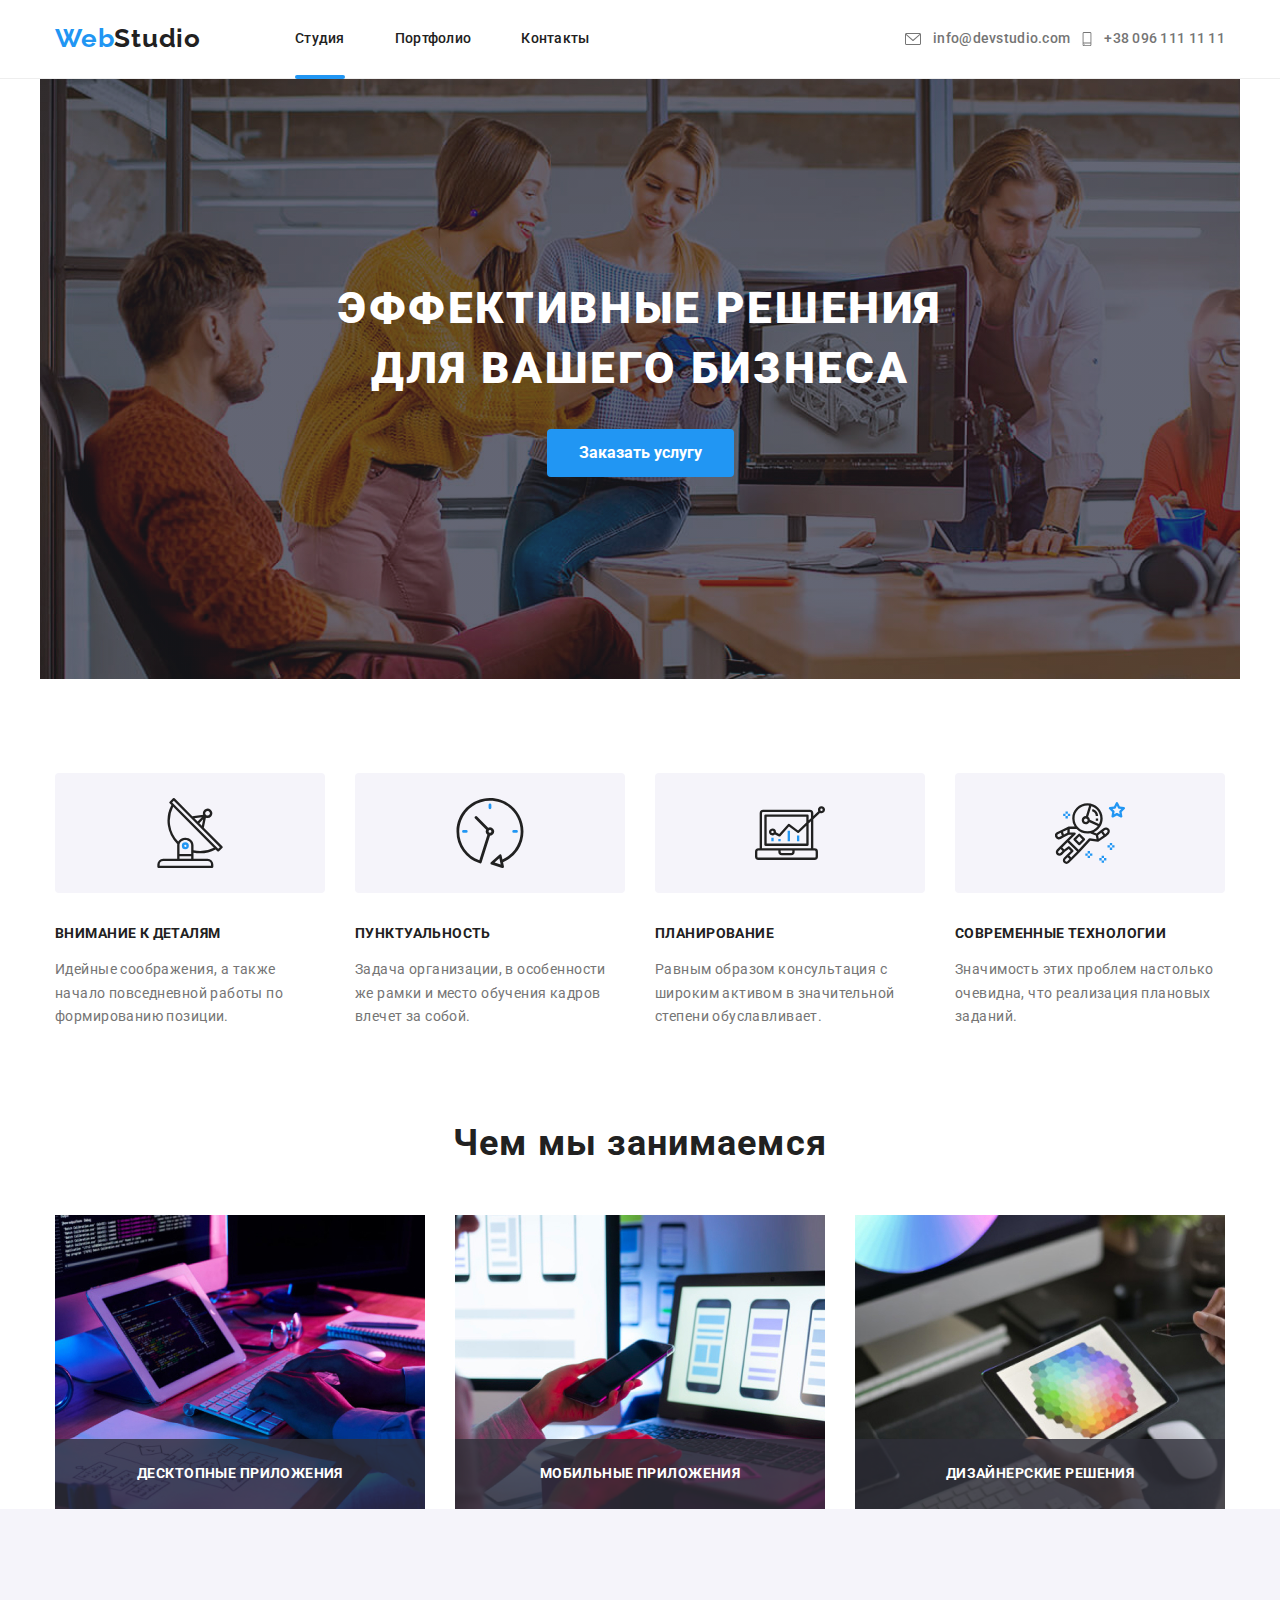
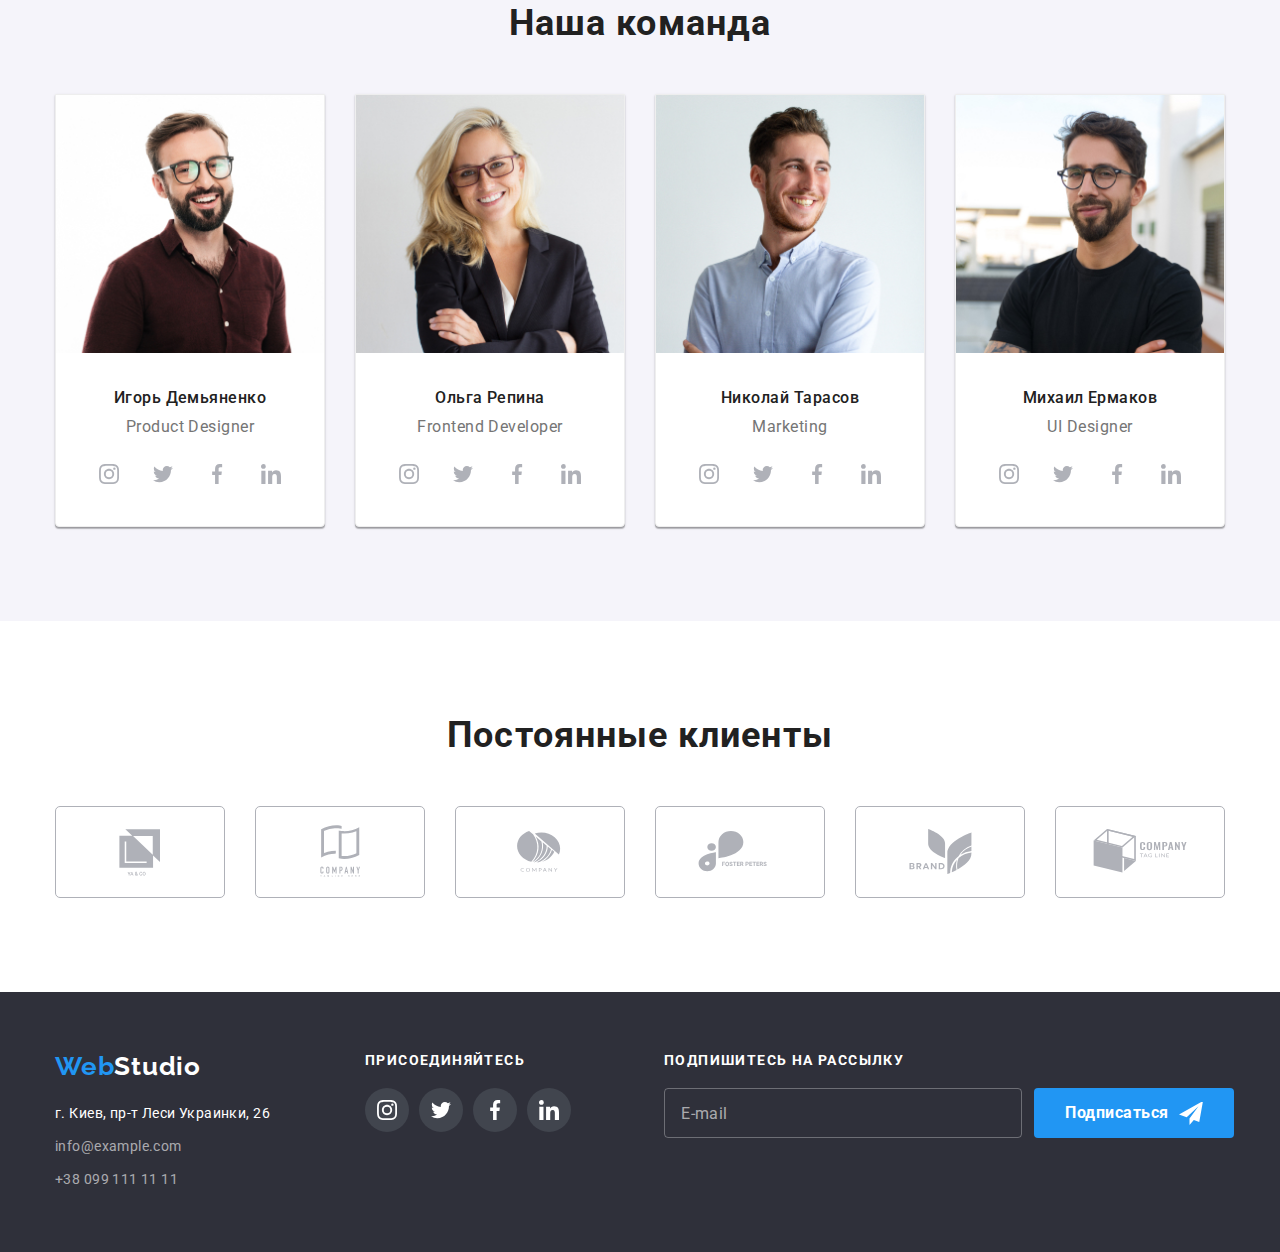
==== commit 4aa04b7e: "features pics" ====
--- a/index.html
+++ b/index.html
@@ -226,19 +226,37 @@
                 <h2 class="section-header">Чем мы занимаемся</h2>
                 <ul class="list img-margin">
                     <li class="img-item photo-back">
-                        <img src="./images/box1.jpg" alt="Ноутбук" width="370" height="294">
+                        <picture>
+                            <source media="(min-width: 1200px)"
+                                srcset="./images/features/features_3.jpg 1x, ./images/features/features_3.jpg 2x"
+                                type="image/jpg" />
+                            <img class="team__img" src="./images/features/features_3.jpg" alt="печатанье" width="370"
+                                height="294">
+                        </picture>
                         <div class="photo-overlay">
                             <p class="photo-desc">Десктопные приложения</p>
                         </div>
                     </li>
                     <li class="img-item photo-back">
-                        <img src="./images/box2.jpg" alt="Мобильные приложения" width="370" height="294">
+                        <picture>
+                            <source media="(min-width: 1200px)"
+                                srcset="./images/features/features_2.jpg 1x, ./images/features/features_2.jpg 2x"
+                                type="image/jpg" />
+                            <img class="team__img" src="./images/features/features_2.jpg" alt="Мобильные приложения"
+                                width="370" height="294">
+                        </picture>
                         <div class="photo-overlay">
                             <p class="photo-desc">Мобильные приложения</p>
                         </div>
                     </li>
                     <li class="img-item photo-back">
-                        <img src="./images/box3.jpg" alt="Планшет" width="370" height="294">
+                        <picture>
+                            <source media="(min-width: 1200px)"
+                                srcset="./images/features/features_1.jpg 1x, ./images/features/features_1.jpg 2x"
+                                type="image/jpg" />
+                            <img class="team__img" src="./images/features/features_1.jpg" alt="Планшет" width="370"
+                                height="294">
+                        </picture>
                         <div class="photo-overlay">
                             <p class="photo-desc">Дизайнерские решения</p>
                         </div>
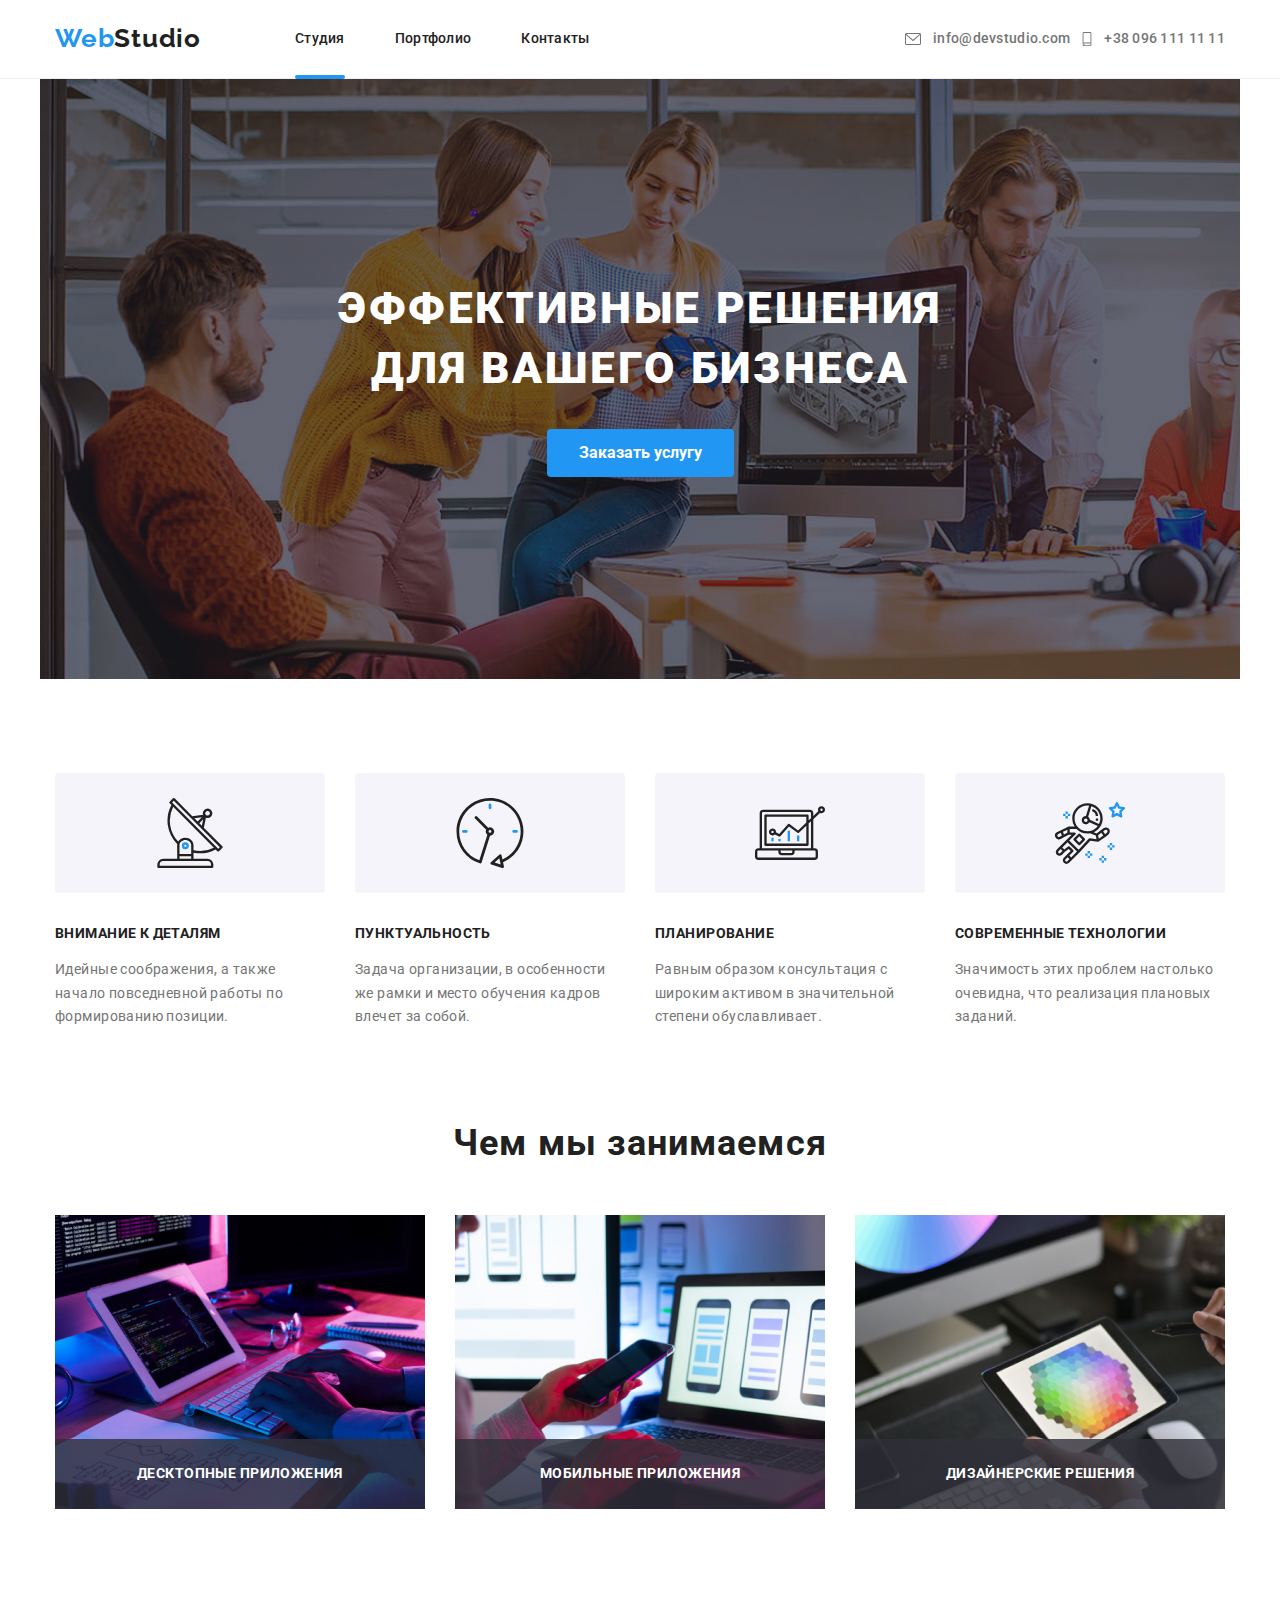
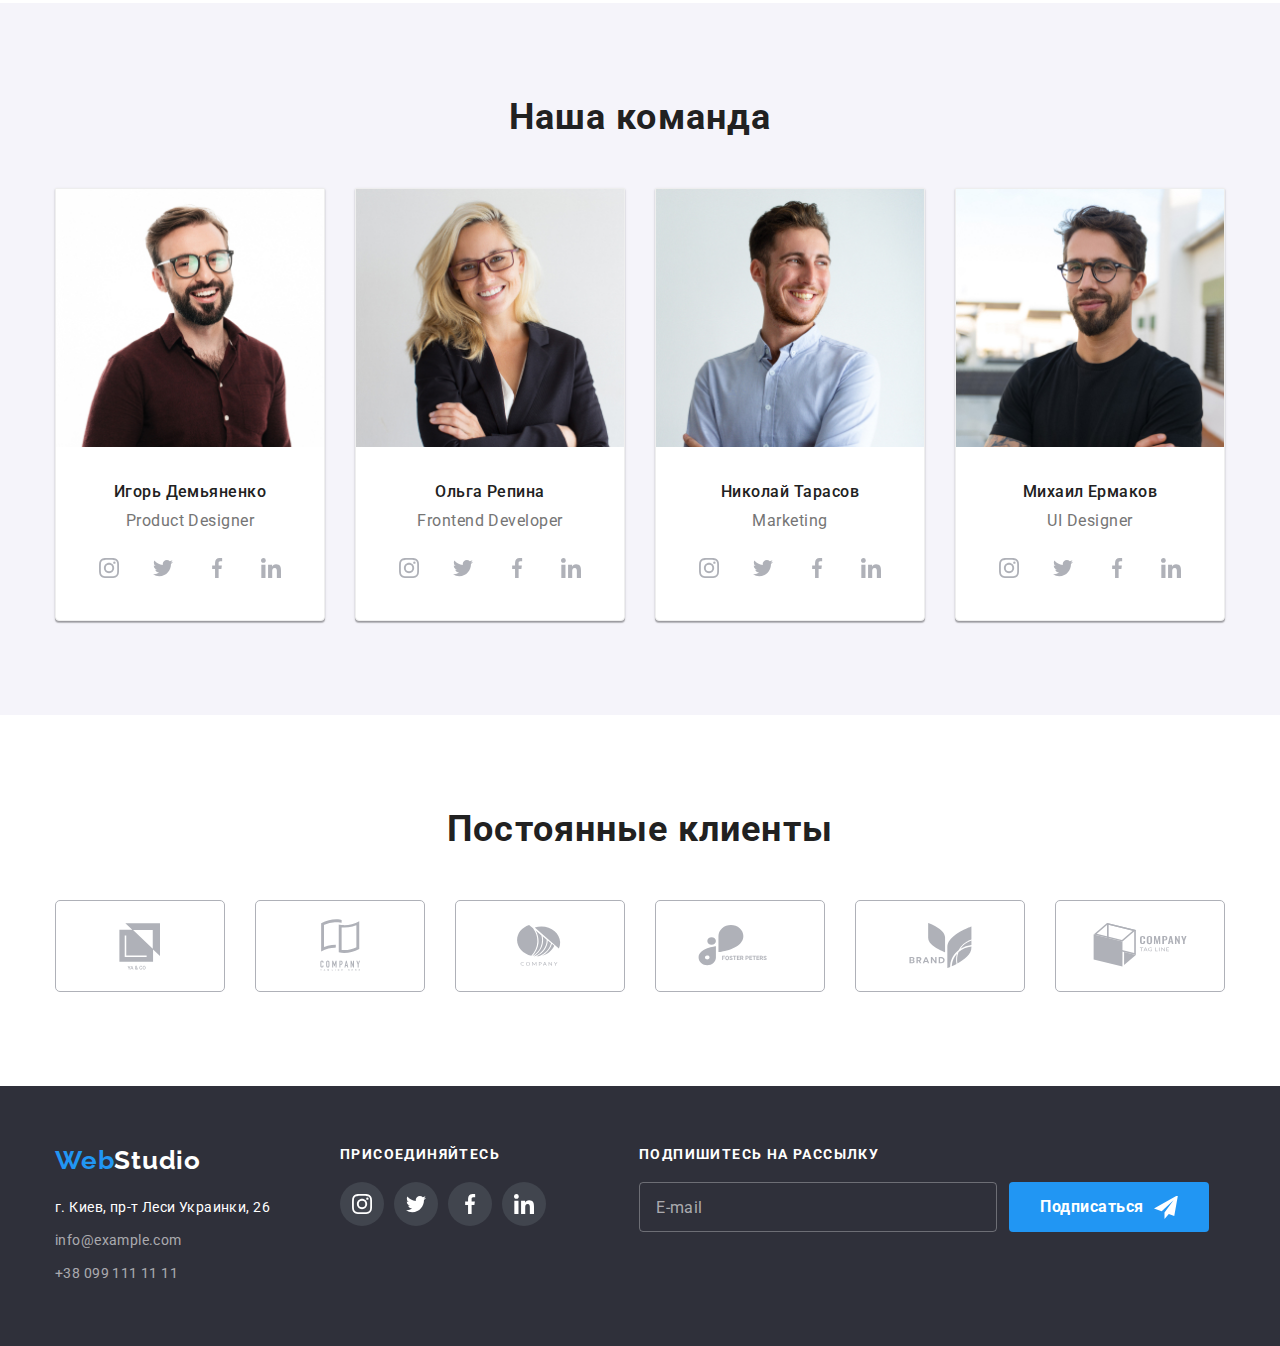
==== commit c3df2b7d: "footer logo" ====
--- a/index.html
+++ b/index.html
@@ -542,7 +542,7 @@
     <footer class="footer">
         <div class="footer-container footer-left container">
             <div class="list footer_list">
-                <a href="#" class="logo link">Web<span class="logo-footer">Studio</span></a>
+                <a href="#" class="logo footer-logo link">Web<span class="logo-footer">Studio</span></a>
                 <address class="footer-address">г. Киев, пр-т Леси Украинки, 26</address>
                 <ul class="list footer-list">
                     <li>
--- a/css/main.min.css
+++ b/css/main.min.css
@@ -1 +1 @@
-.visually-hidden{position:absolute;white-space:nowrap;width:1px;height:1px;overflow:hidden;border:0;padding:0;clip:rect(0 0 0 0);-webkit-clip-path:inset(50%);clip-path:inset(50%);margin:-1px}body{background-color:#fff;color:#757575;font-family:"Roboto",sans-serif}.list{list-style:none;padding:0;margin:0}.link{text-decoration:none}.close-btn{z-index:1;position:absolute;display:-webkit-box;display:-ms-flexbox;display:flex;-webkit-box-align:center;-ms-flex-align:center;align-items:center;-webkit-box-pack:center;-ms-flex-pack:center;justify-content:center;top:8px;right:8px;padding:0;width:30px;height:30px;background-color:#fff;border-radius:50%;border:1px solid rgba(0,0,0,.1);cursor:pointer}.close-btn:hover{fill:#2196f3;cursor:pointer}.order-button{font-weight:700;font-size:16px;padding:15px 32px;border-radius:4px;border:none;margin-top:30px;margin-bottom:0;background-color:#2196f3;color:#fff;cursor:pointer}.button-div{display:-webkit-box;display:-ms-flexbox;display:flex;-webkit-box-align:center;-ms-flex-align:center;align-items:center;-webkit-box-pack:center;-ms-flex-pack:center;justify-content:center}.submit-button{display:-webkit-box;display:-ms-flexbox;display:flex;-webkit-box-align:center;-ms-flex-align:center;align-items:center;-webkit-box-pack:center;-ms-flex-pack:center;justify-content:center;width:200px;height:50px;bottom:40px;font-weight:700;font-size:16px;border-radius:4px;border:none;margin-top:30px;margin-bottom:0;background-color:#2196f3;color:#fff;cursor:pointer}.portfolio__btn{background-color:#f5f4fa;color:#212121;font-family:"Roboto",sans-serif;font-weight:500;border:none;font-size:16px;padding:8px 22px;border-radius:4px;line-height:1.62;letter-spacing:.03em;-webkit-transition-property:background-color;transition-property:background-color;-webkit-transition-duration:250ms;transition-duration:250ms;-webkit-transition-timing-function:cubic-bezier(0.4, 0, 0.2, 1);transition-timing-function:cubic-bezier(0.4, 0, 0.2, 1)}.portfolio__btn-list{text-align:center;color:#212121;display:-webkit-box;display:-ms-flexbox;display:flex;-webkit-box-pack:left;-ms-flex-pack:left;justify-content:left;-ms-flex-wrap:wrap;flex-wrap:wrap;gap:8px;margin-bottom:50px}@media screen and (min-width: 768px){.portfolio__btn-list{-webkit-box-pack:center;-ms-flex-pack:center;justify-content:center}}@media screen and (min-width: 1200px){.portfolio__btn-list{-webkit-box-pack:center;-ms-flex-pack:center;justify-content:center}}.portfolio__btn:hover,.portfolio__btn:focus{background-color:#2196f3;color:#fff;font-family:"Roboto",sans-serif;-webkit-box-shadow:0px 3px 1px rgba(0,0,0,.1),0px 1px 2px rgba(0,0,0,.08),0px 2px 2px rgba(0,0,0,.12);box-shadow:0px 3px 1px rgba(0,0,0,.1),0px 1px 2px rgba(0,0,0,.08),0px 2px 2px rgba(0,0,0,.12);cursor:pointer}.nav-decor{border-bottom:1px solid #eee;padding-bottom:24px;padding-top:0}.nav-portf{padding-top:24px}.header-border{border:2px}.footer-button{display:-webkit-box;display:-ms-flexbox;display:flex;-webkit-box-align:center;-ms-flex-align:center;align-items:center;-webkit-box-pack:center;-ms-flex-pack:center;justify-content:center;width:200px;height:50px;font-weight:700;font-size:16px;letter-spacing:.03em;border-radius:4px;border:none;background-color:#2196f3;color:#fff;cursor:pointer;margin-top:20px}@media screen and (min-width: 1200px){.footer-button{margin-top:0px}}.footer-btn{display:-webkit-box;display:-ms-flexbox;display:flex;-webkit-box-align:center;-ms-flex-align:center;align-items:center;-webkit-box-pack:center;-ms-flex-pack:center;justify-content:center}.container{width:100%;padding-left:15px;padding-right:15px;margin-left:auto;margin-right:auto}@media screen and (min-width: 480px){.container{max-width:480px}}@media screen and (min-width: 768px){.container{max-width:768px}}@media screen and (min-width: 1200px){.container{max-width:1200px}}.social-media{display:-webkit-box;display:-ms-flexbox;display:flex;-webkit-box-pack:center;-ms-flex-pack:center;justify-content:center;margin-bottom:30px;gap:10px}.social-media__icon{fill:#afb1b8}.social-media__link{display:-webkit-box;display:-ms-flexbox;display:flex;-webkit-box-align:center;-ms-flex-align:center;align-items:center;-webkit-box-pack:center;-ms-flex-pack:center;justify-content:center;background-color:#fff;width:44px;height:44px;border-radius:50%;-webkit-transition-property:background-color;transition-property:background-color;-webkit-transition-duration:250ms;transition-duration:250ms;-webkit-transition-timing-function:cubic-bezier(0.4, 0, 0.2, 1);transition-timing-function:cubic-bezier(0.4, 0, 0.2, 1)}.social-media__link:hover,.social-media__link:focus{background-color:#2196f3}.social-media__link:hover .social-media__icon,.social-media__link:focus .social-media__icon{fill:#fff}.clients-link{display:-webkit-box;display:-ms-flexbox;display:flex;width:170px;height:92px;border:1px solid #afb1b8;border-radius:5px;-webkit-transition-property:border-color;transition-property:border-color;-webkit-transition-duration:250ms;transition-duration:250ms;-webkit-transition-timing-function:cubic-bezier(0.4, 0, 0.2, 1);transition-timing-function:cubic-bezier(0.4, 0, 0.2, 1)}.clients-link:hover,.clients-link:focus{border-color:#2196f3}.clients-link:hover .clients-svg,.clients-link:focus .clients-svg{fill:#2196f3}.footer-social{display:-webkit-box;display:-ms-flexbox;display:flex;-webkit-box-align:center;-ms-flex-align:center;align-items:center;-webkit-box-pack:center;-ms-flex-pack:center;justify-content:center;background-color:rgba(225,255,255,.1);width:44px;height:44px;border-radius:50%;-webkit-transition-property:background-color;transition-property:background-color;-webkit-transition-duration:250ms;transition-duration:250ms;-webkit-transition-timing-function:cubic-bezier(0.4, 0, 0.2, 1);transition-timing-function:cubic-bezier(0.4, 0, 0.2, 1)}.footer-social:hover,.footer-social:focus{background-color:#2196f3}.logo{font-family:"Raleway",sans-serif;text-decoration:none;font-weight:700;font-size:24px;letter-spacing:.03em;color:#2196f3}@media screen and (min-width: 768px){.logo{font-size:24px;margin-right:88px}}@media screen and (min-width: 1200px){.logo{font-size:26px;margin-right:94px}}.logo-header{color:#212121}.logo-footer{color:#fff}.portfolio__desc{position:relative;overflow:hidden}.overlay{position:absolute;background:rgba(33,150,243,.9);width:100%;height:100%;left:0px;top:0px;padding:15px;display:-webkit-box;display:-ms-flexbox;display:flex;-webkit-box-align:center;-ms-flex-align:center;align-items:center;-webkit-box-pack:center;-ms-flex-pack:center;justify-content:center;-webkit-transform:translateY(100%);transform:translateY(100%);-webkit-transition:-webkit-transform 250ms;transition:-webkit-transform 250ms;transition:transform 250ms;transition:transform 250ms, -webkit-transform 250ms;-webkit-animation-timing-function:cubic-bezier(0.4, 0, 0.2, 1);animation-timing-function:cubic-bezier(0.4, 0, 0.2, 1)}.overlay__desc{display:-webkit-box;display:-ms-flexbox;display:flex;color:#fff;font-weight:400;font-size:18px;line-height:1.56;letter-spacing:.03em}.backdrop{z-index:10000;position:fixed;top:0;left:0;width:100%;height:100%;background-color:rgba(0,0,0,.2);-webkit-transition-property:opacity(250ms),visibility(250ms);transition-property:opacity(250ms),visibility(250ms);-webkit-transition-duration:250ms;transition-duration:250ms;-webkit-transition-timing-function:cubic-bezier(0.4, 0, 0.2, 1);transition-timing-function:cubic-bezier(0.4, 0, 0.2, 1)}.backdrop.is-hidden{opacity:0;visibility:hidden;pointer-events:none}.modal{position:absolute;top:50%;left:50%;-webkit-transform:translate(-50%, -50%);transform:translate(-50%, -50%);background-color:#fff;border-radius:4px;-webkit-box-shadow:0px 2px 0 rgba(0,0,0,.2);box-shadow:0px 2px 0 rgba(0,0,0,.2);min-width:450px;min-height:609px}@media screen and (min-width: 768px){.modal{width:450px;height:609px}}@media screen and (min-width: 1200px){.modal{min-width:528px;min-height:581px}}.form-window{position:relative;width:450px;height:609px}@media screen and (min-width: 768px){.form-window{width:450px;height:609px}}@media screen and (min-width: 1200px){.form-window{width:528px;height:581px}}.registration-form{display:-webkit-box;display:-ms-flexbox;display:flex;-webkit-box-orient:vertical;-webkit-box-direction:normal;-ms-flex-direction:column;flex-direction:column;padding:0 40px}.strong-form{margin-top:40px;margin-bottom:12px;font-weight:700;font-size:20px;line-height:1.15;text-align:center;-ms-flex-wrap:wrap;flex-wrap:wrap;letter-spacing:.03em;color:#212121}.form-items{display:-webkit-box;display:-ms-flexbox;display:flex;-webkit-box-orient:vertical;-webkit-box-direction:normal;-ms-flex-direction:column;flex-direction:column}.form-block{position:relative;width:100%}.form-icon{position:absolute;left:15px;top:50%;-webkit-transform:translateY(-50%);transform:translateY(-50%)}.form-icon1{position:absolute;left:53px;-webkit-transform:translateY(110%);transform:translateY(110%)}.form-input{width:100%;height:40px;border:1px solid rgba(33,33,33,.2);border-radius:4px;outline:rgba(0,0,0,0);padding-left:42px}@media screen and (min-width: 1200px){.form-input{width:448px;height:40px}}.form-input:hover,.form-input:focus{border:1px solid #2196f3;cursor:pointer}.form-input:focus+.form-icon,.form-input:hover+.form-icon{fill:#2196f3}.textarea-design{width:370px;height:120px;border:1px solid rgba(33,33,33,.2);border-radius:4px;resize:none;padding-left:12px;padding-top:16px;padding-right:12px;padding-bottom:16px;outline:none}@media screen and (min-width: 1200px){.textarea-design{width:448px;height:120px}}.textarea-design:hover,.textarea-design:focus{border:1px solid #2196f3;cursor:pointer}.form-label{display:-webkit-box;display:-ms-flexbox;display:flex;-webkit-box-orient:vertical;-webkit-box-direction:normal;-ms-flex-direction:column;flex-direction:column;-webkit-box-align:start;-ms-flex-align:start;align-items:flex-start}.form-label:not(:last-child){margin-bottom:12px}.form-header{margin-bottom:4px;height:14px;left:576px;top:500px;font-weight:400;font-size:12px;line-height:1.17;letter-spacing:.01em;color:#757575}.textarea-header{text-align:left;margin-bottom:4px;height:14px;left:576px;top:500px;font-weight:400;font-size:12px;line-height:1.17;letter-spacing:.01em;color:#757575}.textarea-design::-webkit-input-placeholder{margin-top:16px;margin-left:12px;font-weight:400;font-size:12px;line-height:1.17;letter-spacing:.01em;color:rgba(117,117,117,.5)}.textarea-design::-moz-placeholder{margin-top:16px;margin-left:12px;font-weight:400;font-size:12px;line-height:1.17;letter-spacing:.01em;color:rgba(117,117,117,.5)}.textarea-design:-ms-input-placeholder{margin-top:16px;margin-left:12px;font-weight:400;font-size:12px;line-height:1.17;letter-spacing:.01em;color:rgba(117,117,117,.5)}.textarea-design::-ms-input-placeholder{margin-top:16px;margin-left:12px;font-weight:400;font-size:12px;line-height:1.17;letter-spacing:.01em;color:rgba(117,117,117,.5)}.textarea-design::placeholder{margin-top:16px;margin-left:12px;font-weight:400;font-size:12px;line-height:1.17;letter-spacing:.01em;color:rgba(117,117,117,.5)}.modal-conditions{display:-webkit-box;display:-ms-flexbox;display:flex;-webkit-box-align:center;-ms-flex-align:center;align-items:center;-webkit-box-pack:justify;-ms-flex-pack:justify;justify-content:space-between;margin-top:20px;gap:8px}.custom-checkbox{display:-webkit-inline-box;display:-ms-inline-flexbox;display:inline-flex;-webkit-box-align:center;-ms-flex-align:center;align-items:center;-webkit-box-pack:center;-ms-flex-pack:center;justify-content:center;width:16px;height:15px;outline:1px solid #757575;outline-offset:-1px;border-radius:2px;fill:rgba(0,0,0,0);-webkit-transition-property:background-color(250ms),fill 250ms,border(250ms);transition-property:background-color(250ms),fill 250ms,border(250ms);-webkit-transition-duration:250ms;transition-duration:250ms;-webkit-transition-timing-function:cubic-bezier(0.4, 0, 0.2, 1);transition-timing-function:cubic-bezier(0.4, 0, 0.2, 1)}.custom-checkbox:hover{cursor:pointer;fill:#757575}.modal-conditions-input{width:16px;height:15px}.modal-conditions-input:checked+.custom-checkbox{background-color:#2196f3;fill:#fff;outline-color:#2196f3;cursor:pointer}.terms-agreement{font-weight:400;font-size:12px;line-height:1.7;color:#757575}.terms-agreement a{color:#2196f3}.terms-agreement:hover{cursor:pointer}@media screen and (min-width: 1200px){.terms-agreement{font-size:14px}}.mobile-menu-btn{background-color:rgba(0,0,0,0);border:none;width:40px;height:40px;display:-webkit-box;display:-ms-flexbox;display:flex;-webkit-box-align:start;-ms-flex-align:start;align-items:flex-start;-webkit-box-pack:start;-ms-flex-pack:start;justify-content:flex-start;z-index:1000}@media screen and (min-width: 768px){.mobile-menu-btn{display:none}}.mobile-menu-burger{-webkit-transition:500ms;transition:500ms}.mobile-menu-btn.is-open .mobile-menu-burger{opacity:0}.mobile-menu-close{opacity:0;-webkit-transition:500ms;transition:500ms}.mobile-menu-btn.is-open .mobile-menu-close{opacity:1;position:fixed;top:15px;right:15px}.mobile-menu{position:fixed;top:0;left:0;z-index:100;-webkit-transform:translateX(-100%);transform:translateX(-100%);width:100vw;height:100vh;padding:48px 40px;display:-webkit-box;display:-ms-flexbox;display:flex;-webkit-box-orient:vertical;-webkit-box-direction:normal;-ms-flex-direction:column;flex-direction:column;background-color:#fff;-webkit-transition:-webkit-transform 500ms;transition:-webkit-transform 500ms;transition:transform 500ms;transition:transform 500ms, -webkit-transform 500ms}.mobile-menu.is-open{-webkit-transform:translateX(0);transform:translateX(0)}@media screen and (min-width: 768px){.mobile-menu{display:none}}.nav-decor{display:-webkit-box;display:-ms-flexbox;display:flex}.mobile-menu-burger{width:60px;height:50px;fill:#2196f3}.mobile-menu-nav:not(:last-child){margin-bottom:32px}.mobile-menu-nav:not(:last-child) .current{color:#2196f3}.mobile-nav{margin-bottom:auto}.mobile-link{color:#212121;font-weight:500;font-size:40px;line-height:1.2;letter-spacing:.02em}.mobile-link:focus{color:#2196f3}.mobile-contacts_item:not(:last-child){margin-bottom:32px}.mobile-contacts_item:not(:last-child) .accent{color:#2196f3;font-size:34px}.mobile-link-contacts{font-weight:500;font-size:24px;line-height:28px;letter-spacing:.02em;text-decoration:none;color:#757575}.mobile-socials{display:-webkit-box;display:-ms-flexbox;display:flex;-ms-flex-wrap:wrap;flex-wrap:wrap;margin-top:64px;-webkit-box-align:center;-ms-flex-align:center;align-items:center;gap:10px}.mobile-menu-socials:not(:last-child) .menu-socials{border-right:1px solid rgba(33,33,33,.2);padding-right:10px}.menu-socials{font-weight:500;font-size:18px;line-height:1.2;letter-spacing:.02em;color:#2196f3}.section-header{font-weight:700;font-size:28px;text-align:center;letter-spacing:.03em;color:#212121;margin-bottom:30px;margin-top:0px;z-index:10}@media screen and (min-width: 768px){.section-header{font-size:28px;margin-bottom:30px}}@media screen and (min-width: 1200px){.section-header{font-size:36px;margin-bottom:50px}}.section{padding-top:60px}@media screen and (min-width: 1200px){.section{padding-top:94px}}.header{margin-top:24px}.header-menu{display:-webkit-box;display:-ms-flexbox;display:flex}.header-contacts{display:-webkit-box;display:-ms-flexbox;display:flex}.main-nav_bar{display:-webkit-box;display:-ms-flexbox;display:flex;-webkit-box-align:center;-ms-flex-align:center;align-items:center}.header-contacts{-webkit-column-gap:10px;-moz-column-gap:10px;column-gap:10px;-webkit-box-align:start;-ms-flex-align:start;align-items:flex-start}@media screen and (min-width: 768px)and (max-width: 1199px){.header-contacts{display:-webkit-box;display:-ms-flexbox;display:flex;-webkit-box-orient:vertical;-webkit-box-direction:normal;-ms-flex-direction:column;flex-direction:column}}.mobile-menu-icon{position:relative;display:-webkit-box;display:-ms-flexbox;display:flex;-webkit-box-align:center;-ms-flex-align:center;align-items:center;-webkit-box-pack:center;-ms-flex-pack:center;justify-content:center;top:8px;right:8px;padding:0;background-color:rgba(0,0,0,0);border:none;fill:#212121}.mobile-menu-icon:hover{fill:#2196f3;cursor:pointer}.header-menu{gap:50px}.main-nav{display:-webkit-box;display:-ms-flexbox;display:flex;-webkit-box-align:center;-ms-flex-align:center;align-items:center;-webkit-box-pack:justify;-ms-flex-pack:justify;justify-content:space-between}.link-nav{display:block;text-decoration:none;font-weight:500;font-size:14px;line-height:1.5;letter-spacing:.02em;color:#212121;display:none;position:relative;-webkit-transition-property:color,background-color;transition-property:color,background-color;-webkit-transition-duration:250ms;transition-duration:250ms;-webkit-transition-timing-function:cubic-bezier(0.4, 0, 0.2, 1);transition-timing-function:cubic-bezier(0.4, 0, 0.2, 1)}.link-nav:hover,.link-nav:focus{color:#2196f3}@media screen and (min-width: 768px){.link-nav{display:-webkit-box;display:-ms-flexbox;display:flex}}@media screen and (min-width: 1200px){.link-nav{display:-webkit-box;display:-ms-flexbox;display:flex}}.link-nav::after{content:" ";position:absolute;background-color:rgba(0,0,0,0);top:47px;border-radius:4px;left:0;height:4px;width:100%;-webkit-transition-property:color,background-color;transition-property:color,background-color;-webkit-transition-duration:250ms;transition-duration:250ms;-webkit-transition-timing-function:cubic-bezier(0.4, 0, 0.2, 1);transition-timing-function:cubic-bezier(0.4, 0, 0.2, 1)}.link-nav:hover::after,.link-nav:focus::after{content:" ";position:absolute;background-color:#2196f3;top:47px;border-radius:4px;left:0;height:4px;width:100%}@media screen and (max-width: 1200px){.link-nav:hover::after,.link-nav:focus::after{display:none}}.link-nav.active::after{content:" ";position:absolute;background-color:#2196f3;top:47px;border-radius:4px;left:0;height:4px;width:100%}@media screen and (max-width: 1200px){.link-nav.active::after{display:none}}.link{-webkit-transition-property:color;transition-property:color;-webkit-transition-duration:250ms;transition-duration:250ms;-webkit-transition-timing-function:cubic-bezier(0.4, 0, 0.2, 1);transition-timing-function:cubic-bezier(0.4, 0, 0.2, 1)}.link:hover,.link:focus{color:#2196f3;cursor:pointer}.contacts-header{display:-webkit-box;display:-ms-flexbox;display:flex;-webkit-box-align:center;-ms-flex-align:center;align-items:center;-webkit-box-pack:center;-ms-flex-pack:center;justify-content:center;font-weight:500;font-size:14px;line-height:1.5;letter-spacing:.02em;color:#757575;text-decoration:none;margin-left:auto;display:none}@media screen and (min-width: 768px){.contacts-header{display:-webkit-box;display:-ms-flexbox;display:flex}}@media screen and (min-width: 1200px){.contacts-header{display:-webkit-box;display:-ms-flexbox;display:flex}}.contacts-header:hover,.contacts-header:focus{color:#2196f3}.contacts-header:hover .contacts-svg,.contacts-header:focus .contacts-svg{fill:#2196f3;cursor:pointer}.div-contacts{margin-right:0}.contacts-svg{fill:#757575;margin-right:10px}.main-section{max-width:480px;margin-left:auto;margin-right:auto;background-color:#2f303a;background-repeat:no-repeat;text-align:center;height:400px;padding-top:118px;background-image:-webkit-gradient(linear, left top, right top, color-stop(15%, rgba(47, 48, 58, 0.4)), color-stop(40%, rgba(47, 48, 58, 0.4)), color-stop(65%, rgba(47, 48, 58, 0.4)), to(rgba(47, 48, 58, 0.4))),url(../images/hero/hero_mobile.jpg);background-image:linear-gradient(to right, rgba(47, 48, 58, 0.4) 15%, rgba(47, 48, 58, 0.4) 40%, rgba(47, 48, 58, 0.4) 65%, rgba(47, 48, 58, 0.4)),url(../images/hero/hero_mobile.jpg)}@media(min-device-pixel-ratio: 2),(-webkit-min-device-pixel-ratio: 2),(min-resolution: 192dpi),(min-resolution: 2dppx){.main-section{background-image:url(../images/hero/hero_mobile@2x.jpg)}}@media screen and (min-width: 768px){.main-section{max-width:768px;height:400px;padding-top:118px;background-image:-webkit-gradient(linear, left top, right top, color-stop(15%, rgba(47, 48, 58, 0.4)), color-stop(40%, rgba(47, 48, 58, 0.4)), color-stop(65%, rgba(47, 48, 58, 0.4)), to(rgba(47, 48, 58, 0.4))),url(../images/hero/hero_tablet.jpg);background-image:linear-gradient(to right, rgba(47, 48, 58, 0.4) 15%, rgba(47, 48, 58, 0.4) 40%, rgba(47, 48, 58, 0.4) 65%, rgba(47, 48, 58, 0.4)),url(../images/hero/hero_tablet.jpg)}}@media(min-device-pixel-ratio: 2),(-webkit-min-device-pixel-ratio: 2),(min-resolution: 192dpi),(min-resolution: 2dppx){.main-section{background-image:url(../images/hero/hero_tablet@2x.jpg)}}@media screen and (min-width: 1200px){.main-section{max-width:1200px;height:600px;padding-top:200px;background-image:-webkit-gradient(linear, left top, right top, color-stop(15%, rgba(47, 48, 58, 0.4)), color-stop(40%, rgba(47, 48, 58, 0.4)), color-stop(65%, rgba(47, 48, 58, 0.4)), to(rgba(47, 48, 58, 0.4))),url(../images/hero/hero_desk.jpg);background-image:linear-gradient(to right, rgba(47, 48, 58, 0.4) 15%, rgba(47, 48, 58, 0.4) 40%, rgba(47, 48, 58, 0.4) 65%, rgba(47, 48, 58, 0.4)),url(../images/hero/hero_desk.jpg)}}@media screen and (min-width: 1200px)and (min-device-pixel-ratio: 2),screen and (min-width: 1200px)and (-webkit-min-device-pixel-ratio: 2),screen and (min-width: 1200px)and (min-resolution: 192dpi),screen and (min-width: 1200px)and (min-resolution: 2dppx){.main-section{background-image:url(../images/hero/hero_desk@2x.jpg)}}.main-text{font-weight:900;font-size:26px;line-height:1.6;width:360px;letter-spacing:.06em;text-transform:uppercase;margin-left:auto;margin-right:auto;margin-bottom:0;margin-top:0;color:#fff}@media screen and (min-width: 768px){.main-text{font-size:26px;line-height:1.6}}@media screen and (min-width: 1200px){.main-text{font-size:44px;line-height:1.36;width:700px}}.team{background-color:#f5f4fa;padding-bottom:60px;padding-top:60px;display:block;display:-webkit-box;display:-ms-flexbox;display:flex}@media screen and (min-width: 768px){.team{padding-bottom:60px;padding-top:60px}}@media screen and (min-width: 1200px){.team{padding-bottom:94px;padding-top:94px}}.team__item{display:block;border:1px solid #eee;text-align:center;background:#fff;-webkit-box-shadow:0px 1px 3px rgba(0,0,0,.12),0px 1px 1px rgba(0,0,0,.14),0px 2px 1px rgba(0,0,0,.2);box-shadow:0px 1px 3px rgba(0,0,0,.12),0px 1px 1px rgba(0,0,0,.14),0px 2px 1px rgba(0,0,0,.2);border-radius:0px 0px 4px 4px;width:450px}@media screen and (min-width: 768px){.team__item{width:354px}}@media screen and (min-width: 1200px){.team__item{width:270px}}.team__desc{padding-top:30px;margin-bottom:16px}.team__list{display:-webkit-box;display:-ms-flexbox;display:flex;-ms-flex-wrap:wrap;flex-wrap:wrap;gap:30px}.team__list h3{font-weight:500;font-size:16px;line-height:1.19;letter-spacing:.03em;color:#212121;margin-top:0;margin-bottom:0}.team__list p{font-weight:400;font-size:16px;line-height:1.19;letter-spacing:.03em;margin-bottom:0;margin-top:10px}.team__img{width:100%}.feature-icon{display:-webkit-box;display:-ms-flexbox;display:flex;-webkit-box-align:center;-ms-flex-align:center;align-items:center;-webkit-box-pack:center;-ms-flex-pack:center;justify-content:center;width:450px;height:120px;border-radius:4px;background-color:#f5f4fa;gap:30px;margin-bottom:30px}@media screen and (min-width: 768px){.feature-icon{width:354px}}@media screen and (min-width: 1200px){.feature-icon{width:270px}}.list-services{display:-webkit-box;display:-ms-flexbox;display:flex;-ms-flex-wrap:wrap;flex-wrap:wrap;-webkit-box-pack:justify;-ms-flex-pack:justify;justify-content:space-between;gap:30px}.list-services>item{display:block;padding-top:0;padding-bottom:0}.list-services h3{font-weight:700;font-size:14px;line-height:1.5;letter-spacing:.03em;color:#212121;text-transform:uppercase;margin-top:0;text-align:center}@media screen and (min-width: 768px){.list-services h3{text-align:left}}@media screen and (min-width: 1200px){.list-services h3{text-align:left}}.list-services p{font-weight:400;font-size:14px;line-height:1.7;letter-spacing:.03em;margin-bottom:0;width:450px}@media screen and (min-width: 768px){.list-services p{width:354px}}@media screen and (min-width: 1200px){.list-services p{display:-webkit-box;display:-ms-flexbox;display:flex;width:270px}}.features-layout{display:none}@media screen and (min-width: 1200px){.features-layout{display:block}}.img-margin{display:-webkit-box;display:-ms-flexbox;display:flex;-webkit-box-pack:justify;-ms-flex-pack:justify;justify-content:space-between;line-height:0}.photo-back{position:relative}.photo-overlay{display:-webkit-box;display:-ms-flexbox;display:flex;-webkit-box-pack:center;-ms-flex-pack:center;justify-content:center;-webkit-box-align:center;-ms-flex-align:center;align-items:center;position:absolute;bottom:0px;left:0;width:100%;height:70px;background-color:rgba(47,48,58,.8)}.photo-desc{font-weight:700;font-size:14px;line-height:1.14;letter-spacing:.03em;text-transform:uppercase;color:#fff;margin-top:0;margin-bottom:0}.clients-container{margin-top:60px;margin-bottom:60px}@media screen and (min-width: 768px){.clients-container{margin-top:60px;margin-bottom:60px}}@media screen and (min-width: 1200px){.clients-container{margin-top:94px;margin-bottom:94px}}.clients-container h2{font-weight:700;font-size:28px;line-height:1.16;text-align:center;letter-spacing:.03em;color:#212121;margin-bottom:50px;margin-top:0}@media screen and (min-width: 768px){.clients-container h2{font-size:28px}}@media screen and (min-width: 1200px){.clients-container h2{font-size:36px}}.client-flex{display:-webkit-box;display:-ms-flexbox;display:flex;gap:30px;-ms-flex-wrap:wrap;flex-wrap:wrap;-webkit-box-pack:center;-ms-flex-pack:center;justify-content:center}.clients-svg{fill:#afb1b8;-webkit-transition-property:fill;transition-property:fill;-webkit-transition-duration:250ms;transition-duration:250ms;-webkit-transition-timing-function:cubic-bezier(0.4, 0, 0.2, 1);transition-timing-function:cubic-bezier(0.4, 0, 0.2, 1)}.client-flex a:focus{border-color:#2196f3}.clients-link{width:210px;-webkit-box-align:center;-ms-flex-align:center;align-items:center;-webkit-box-pack:center;-ms-flex-pack:center;justify-content:center}@media screen and (min-width: 768px){.clients-link{width:226px}}@media screen and (min-width: 1200px){.clients-link{width:170px}}.portfolio-section{padding-bottom:60px;padding-top:60px}@media screen and (min-width: 768px){.portfolio-section{padding-bottom:60px;padding-top:60px}}@media screen and (min-width: 1200px){.portfolio-section{padding-bottom:94px;padding-top:94px}}.portfolio__name{padding-left:24px;padding-bottom:20px;padding-top:20px;border-bottom:1px solid #eee;border-left:1px solid #eee;border-right:1px solid #eee}.portfolio__img{width:100%}.portfolio__list{display:-webkit-box;display:-ms-flexbox;display:flex;-ms-flex-wrap:wrap;flex-wrap:wrap;gap:30px}.portfolio__list li{-webkit-transition-property:cursor,-webkit-box-shadow;transition-property:cursor,-webkit-box-shadow;transition-property:box-shadow,cursor;transition-property:box-shadow,cursor,-webkit-box-shadow;-webkit-transition-duration:250ms;transition-duration:250ms;-webkit-transition-timing-function:cubic-bezier(0.4, 0, 0.2, 1);transition-timing-function:cubic-bezier(0.4, 0, 0.2, 1);width:450px}@media screen and (min-width: 768px){.portfolio__list li{width:354px}}@media screen and (min-width: 1200px){.portfolio__list li{width:370px}}.portfolio__list li:hover{-webkit-box-shadow:0px 4px 4px rgba(0,0,0,.25);box-shadow:0px 4px 4px rgba(0,0,0,.25);cursor:pointer}.porfolio__item{line-height:0}.porfolio__item:nth-child(3n){margin-right:0px}.porfolio__item:hover .overlay{-webkit-transform:translateY(0);transform:translateY(0)}.porfolio__item:nth-last-child(-n+3){margin-bottom:0}.portfolio__list h3{font-weight:700;font-size:18px;line-height:2;letter-spacing:.06em;color:#212121;margin-top:0;margin-bottom:0}.portfolio__p{font-weight:400;font-size:16px;line-height:1.8;letter-spacing:.03em;color:#757575;margin-top:0;margin-bottom:0}.footer-container{display:-webkit-box;display:-ms-flexbox;display:flex;-webkit-box-align:center;-ms-flex-align:center;align-items:center;-webkit-box-pack:center;-ms-flex-pack:center;justify-content:center;-ms-flex-wrap:wrap;flex-wrap:wrap}@media screen and (min-width: 768px){.footer-container{-webkit-box-pack:space-evenly;-ms-flex-pack:space-evenly;justify-content:space-evenly}}@media screen and (min-width: 1200px){.footer-container{-webkit-box-pack:left;-ms-flex-pack:left;justify-content:left;-webkit-box-align:start;-ms-flex-align:start;align-items:flex-start;-ms-flex-wrap:nowrap;flex-wrap:nowrap}}.foot-container{-webkit-box-align:center;-ms-flex-align:center;align-items:center;text-align:center;margin-top:60px}@media screen and (min-width: 768px){.foot-container{text-align:center;margin-top:0}}@media screen and (min-width: 1200px){.foot-container{margin-top:0px;text-align:left;-webkit-box-pack:center;-ms-flex-pack:center;justify-content:center;-webkit-box-align:center;-ms-flex-align:center;align-items:center}}.footer_list{text-align:center;padding-left:20px;padding-right:20px}@media screen and (min-width: 768px){.footer_list{padding-left:0px;padding-right:0px}}@media screen and (min-width: 1200px){.footer_list{text-align:left;margin-right:70px;padding-left:0px;padding-right:0px;margin-left:0px}}.footer{background-color:#2f303a;padding-top:60px;padding-bottom:60px;position:relative}.footer-address{font-style:normal;font-weight:400;font-size:14px;letter-spacing:.03em;line-height:1.71;color:#fff;margin-top:20px}.link-footer{text-decoration:none;font-weight:400;font-size:14px;letter-spacing:.03em;line-height:1.71;color:rgba(255,255,255,.6)}.footer-list li{margin-top:9px}.footer h3{color:#fff;font-size:14px;font-weight:700;letter-spacing:.1em;text-transform:uppercase;margin-top:10px;margin-bottom:20px;padding-top:0;padding-bottom:0}@media screen and (min-width: 768px){.footer h3{padding-top:0}}@media screen and (min-width: 1200px){.footer h3{margin-top:0}}.footer-icon{fill:#fff}.footer-form{margin-top:40px;text-align:center;-webkit-box-pack:center;-ms-flex-pack:center;justify-content:center}@media screen and (min-width: 1200px){.footer-form{margin-top:60px}}@media screen and (min-width: 1200px){.footer-form{margin-left:93px;margin-top:0px;text-align:left}}.input-flex{-webkit-box-align:center;-ms-flex-align:center;align-items:center;text-align:center;-webkit-box-pack:center;-ms-flex-pack:center;justify-content:center}@media screen and (min-width: 1200px){.input-flex{-webkit-box-align:center;-ms-flex-align:center;align-items:center;display:-webkit-box;display:-ms-flexbox;display:flex}}.footer-input{display:-webkit-box;display:-ms-flexbox;display:flex;-webkit-box-align:center;-ms-flex-align:center;align-items:center;padding-left:16px;background-color:rgba(0,0,0,0);width:358px;height:50px;border:1px solid rgba(255,255,255,.3);color:rgba(255,255,255,.6);border-radius:4px;margin-right:12px;outline:rgba(0,0,0,0)}.footer-input:hover,.footer-input:focus{border:1px solid #2196f3;cursor:pointer}.footer-input::-webkit-input-placeholder{font-weight:400;line-height:1.25;letter-spacing:.03em;color:rgba(255,255,255,.6)}.footer-input::-moz-placeholder{font-weight:400;line-height:1.25;letter-spacing:.03em;color:rgba(255,255,255,.6)}.footer-input:-ms-input-placeholder{font-weight:400;line-height:1.25;letter-spacing:.03em;color:rgba(255,255,255,.6)}.footer-input::-ms-input-placeholder{font-weight:400;line-height:1.25;letter-spacing:.03em;color:rgba(255,255,255,.6)}.footer-input::placeholder{font-weight:400;line-height:1.25;letter-spacing:.03em;color:rgba(255,255,255,.6)}.button-icon{margin-left:10px}/*# sourceMappingURL=main.min.css.map */+.visually-hidden{position:absolute;white-space:nowrap;width:1px;height:1px;overflow:hidden;border:0;padding:0;clip:rect(0 0 0 0);-webkit-clip-path:inset(50%);clip-path:inset(50%);margin:-1px}body{background-color:#fff;color:#757575;font-family:"Roboto",sans-serif}.list{list-style:none;padding:0;margin:0}.link{text-decoration:none}.close-btn{z-index:1;position:absolute;display:-webkit-box;display:-ms-flexbox;display:flex;-webkit-box-align:center;-ms-flex-align:center;align-items:center;-webkit-box-pack:center;-ms-flex-pack:center;justify-content:center;top:8px;right:8px;padding:0;width:30px;height:30px;background-color:#fff;border-radius:50%;border:1px solid rgba(0,0,0,.1);cursor:pointer}.close-btn:hover{fill:#2196f3;cursor:pointer}.order-button{font-weight:700;font-size:16px;padding:15px 32px;border-radius:4px;border:none;margin-top:30px;margin-bottom:0;background-color:#2196f3;color:#fff;cursor:pointer}.button-div{display:-webkit-box;display:-ms-flexbox;display:flex;-webkit-box-align:center;-ms-flex-align:center;align-items:center;-webkit-box-pack:center;-ms-flex-pack:center;justify-content:center}.submit-button{display:-webkit-box;display:-ms-flexbox;display:flex;-webkit-box-align:center;-ms-flex-align:center;align-items:center;-webkit-box-pack:center;-ms-flex-pack:center;justify-content:center;width:200px;height:50px;bottom:40px;font-weight:700;font-size:16px;border-radius:4px;border:none;margin-top:30px;margin-bottom:0;background-color:#2196f3;color:#fff;cursor:pointer}.portfolio__btn{background-color:#f5f4fa;color:#212121;font-family:"Roboto",sans-serif;font-weight:500;border:none;font-size:16px;padding:8px 22px;border-radius:4px;line-height:1.62;letter-spacing:.03em;-webkit-transition-property:background-color;transition-property:background-color;-webkit-transition-duration:250ms;transition-duration:250ms;-webkit-transition-timing-function:cubic-bezier(0.4, 0, 0.2, 1);transition-timing-function:cubic-bezier(0.4, 0, 0.2, 1)}.portfolio__btn-list{text-align:center;color:#212121;display:-webkit-box;display:-ms-flexbox;display:flex;-webkit-box-pack:left;-ms-flex-pack:left;justify-content:left;-ms-flex-wrap:wrap;flex-wrap:wrap;gap:8px;margin-bottom:50px}@media screen and (min-width: 768px){.portfolio__btn-list{-webkit-box-pack:center;-ms-flex-pack:center;justify-content:center}}@media screen and (min-width: 1200px){.portfolio__btn-list{-webkit-box-pack:center;-ms-flex-pack:center;justify-content:center}}.portfolio__btn:hover,.portfolio__btn:focus{background-color:#2196f3;color:#fff;font-family:"Roboto",sans-serif;-webkit-box-shadow:0px 3px 1px rgba(0,0,0,.1),0px 1px 2px rgba(0,0,0,.08),0px 2px 2px rgba(0,0,0,.12);box-shadow:0px 3px 1px rgba(0,0,0,.1),0px 1px 2px rgba(0,0,0,.08),0px 2px 2px rgba(0,0,0,.12);cursor:pointer}.nav-decor{border-bottom:1px solid #eee;padding-bottom:24px;padding-top:0}.nav-portf{padding-top:24px}.header-border{border:2px}.footer-button{display:-webkit-box;display:-ms-flexbox;display:flex;-webkit-box-align:center;-ms-flex-align:center;align-items:center;-webkit-box-pack:center;-ms-flex-pack:center;justify-content:center;width:200px;height:50px;font-weight:700;font-size:16px;letter-spacing:.03em;border-radius:4px;border:none;background-color:#2196f3;color:#fff;cursor:pointer;margin-top:20px}@media screen and (min-width: 1200px){.footer-button{margin-top:0px}}.footer-btn{display:-webkit-box;display:-ms-flexbox;display:flex;-webkit-box-align:center;-ms-flex-align:center;align-items:center;-webkit-box-pack:center;-ms-flex-pack:center;justify-content:center}.container{width:100%;padding-left:15px;padding-right:15px;margin-left:auto;margin-right:auto}@media screen and (min-width: 480px){.container{max-width:480px}}@media screen and (min-width: 768px){.container{max-width:768px}}@media screen and (min-width: 1200px){.container{max-width:1200px}}.social-media{display:-webkit-box;display:-ms-flexbox;display:flex;-webkit-box-pack:center;-ms-flex-pack:center;justify-content:center;margin-bottom:30px;gap:10px}.social-media__icon{fill:#afb1b8}.social-media__link{display:-webkit-box;display:-ms-flexbox;display:flex;-webkit-box-align:center;-ms-flex-align:center;align-items:center;-webkit-box-pack:center;-ms-flex-pack:center;justify-content:center;background-color:#fff;width:44px;height:44px;border-radius:50%;-webkit-transition-property:background-color;transition-property:background-color;-webkit-transition-duration:250ms;transition-duration:250ms;-webkit-transition-timing-function:cubic-bezier(0.4, 0, 0.2, 1);transition-timing-function:cubic-bezier(0.4, 0, 0.2, 1)}.social-media__link:hover,.social-media__link:focus{background-color:#2196f3}.social-media__link:hover .social-media__icon,.social-media__link:focus .social-media__icon{fill:#fff}.clients-link{display:-webkit-box;display:-ms-flexbox;display:flex;width:170px;height:92px;border:1px solid #afb1b8;border-radius:5px;-webkit-transition-property:border-color;transition-property:border-color;-webkit-transition-duration:250ms;transition-duration:250ms;-webkit-transition-timing-function:cubic-bezier(0.4, 0, 0.2, 1);transition-timing-function:cubic-bezier(0.4, 0, 0.2, 1)}.clients-link:hover,.clients-link:focus{border-color:#2196f3}.clients-link:hover .clients-svg,.clients-link:focus .clients-svg{fill:#2196f3}.footer-social{display:-webkit-box;display:-ms-flexbox;display:flex;-webkit-box-align:center;-ms-flex-align:center;align-items:center;-webkit-box-pack:center;-ms-flex-pack:center;justify-content:center;background-color:rgba(225,255,255,.1);width:44px;height:44px;border-radius:50%;-webkit-transition-property:background-color;transition-property:background-color;-webkit-transition-duration:250ms;transition-duration:250ms;-webkit-transition-timing-function:cubic-bezier(0.4, 0, 0.2, 1);transition-timing-function:cubic-bezier(0.4, 0, 0.2, 1)}.footer-social:hover,.footer-social:focus{background-color:#2196f3}.logo{font-family:"Raleway",sans-serif;text-decoration:none;font-weight:700;font-size:24px;letter-spacing:.03em;color:#2196f3}@media screen and (min-width: 768px){.logo{font-size:24px;margin-right:88px}}@media screen and (min-width: 1200px){.logo{font-size:26px;margin-right:94px}}.footer-logo{margin-right:0}.logo-header{color:#212121}.logo-footer{color:#fff}.portfolio__desc{position:relative;overflow:hidden}.overlay{position:absolute;background:rgba(33,150,243,.9);width:100%;height:100%;left:0px;top:0px;padding:15px;display:-webkit-box;display:-ms-flexbox;display:flex;-webkit-box-align:center;-ms-flex-align:center;align-items:center;-webkit-box-pack:center;-ms-flex-pack:center;justify-content:center;-webkit-transform:translateY(100%);transform:translateY(100%);-webkit-transition:-webkit-transform 250ms;transition:-webkit-transform 250ms;transition:transform 250ms;transition:transform 250ms, -webkit-transform 250ms;-webkit-animation-timing-function:cubic-bezier(0.4, 0, 0.2, 1);animation-timing-function:cubic-bezier(0.4, 0, 0.2, 1)}.overlay__desc{display:-webkit-box;display:-ms-flexbox;display:flex;color:#fff;font-weight:400;font-size:18px;line-height:1.56;letter-spacing:.03em}.backdrop{z-index:10000;position:fixed;top:0;left:0;width:100%;height:100%;background-color:rgba(0,0,0,.2);-webkit-transition-property:opacity(250ms),visibility(250ms);transition-property:opacity(250ms),visibility(250ms);-webkit-transition-duration:250ms;transition-duration:250ms;-webkit-transition-timing-function:cubic-bezier(0.4, 0, 0.2, 1);transition-timing-function:cubic-bezier(0.4, 0, 0.2, 1)}.backdrop.is-hidden{opacity:0;visibility:hidden;pointer-events:none}.modal{position:absolute;top:50%;left:50%;-webkit-transform:translate(-50%, -50%);transform:translate(-50%, -50%);background-color:#fff;border-radius:4px;-webkit-box-shadow:0px 2px 0 rgba(0,0,0,.2);box-shadow:0px 2px 0 rgba(0,0,0,.2);min-width:450px;min-height:609px}@media screen and (min-width: 768px){.modal{width:450px;height:609px}}@media screen and (min-width: 1200px){.modal{min-width:528px;min-height:581px}}.form-window{position:relative;width:450px;height:609px}@media screen and (min-width: 768px){.form-window{width:450px;height:609px}}@media screen and (min-width: 1200px){.form-window{width:528px;height:581px}}.registration-form{display:-webkit-box;display:-ms-flexbox;display:flex;-webkit-box-orient:vertical;-webkit-box-direction:normal;-ms-flex-direction:column;flex-direction:column;padding:0 40px}.strong-form{margin-top:40px;margin-bottom:12px;font-weight:700;font-size:20px;line-height:1.15;text-align:center;-ms-flex-wrap:wrap;flex-wrap:wrap;letter-spacing:.03em;color:#212121}.form-items{display:-webkit-box;display:-ms-flexbox;display:flex;-webkit-box-orient:vertical;-webkit-box-direction:normal;-ms-flex-direction:column;flex-direction:column}.form-block{position:relative;width:100%}.form-icon{position:absolute;left:15px;top:50%;-webkit-transform:translateY(-50%);transform:translateY(-50%)}.form-icon1{position:absolute;left:53px;-webkit-transform:translateY(110%);transform:translateY(110%)}.form-input{width:100%;height:40px;border:1px solid rgba(33,33,33,.2);border-radius:4px;outline:rgba(0,0,0,0);padding-left:42px}@media screen and (min-width: 1200px){.form-input{width:448px;height:40px}}.form-input:hover,.form-input:focus{border:1px solid #2196f3;cursor:pointer}.form-input:focus+.form-icon,.form-input:hover+.form-icon{fill:#2196f3}.textarea-design{width:370px;height:120px;border:1px solid rgba(33,33,33,.2);border-radius:4px;resize:none;padding-left:12px;padding-top:16px;padding-right:12px;padding-bottom:16px;outline:none}@media screen and (min-width: 1200px){.textarea-design{width:448px;height:120px}}.textarea-design:hover,.textarea-design:focus{border:1px solid #2196f3;cursor:pointer}.form-label{display:-webkit-box;display:-ms-flexbox;display:flex;-webkit-box-orient:vertical;-webkit-box-direction:normal;-ms-flex-direction:column;flex-direction:column;-webkit-box-align:start;-ms-flex-align:start;align-items:flex-start}.form-label:not(:last-child){margin-bottom:12px}.form-header{margin-bottom:4px;height:14px;left:576px;top:500px;font-weight:400;font-size:12px;line-height:1.17;letter-spacing:.01em;color:#757575}.textarea-header{text-align:left;margin-bottom:4px;height:14px;left:576px;top:500px;font-weight:400;font-size:12px;line-height:1.17;letter-spacing:.01em;color:#757575}.textarea-design::-webkit-input-placeholder{margin-top:16px;margin-left:12px;font-weight:400;font-size:12px;line-height:1.17;letter-spacing:.01em;color:rgba(117,117,117,.5)}.textarea-design::-moz-placeholder{margin-top:16px;margin-left:12px;font-weight:400;font-size:12px;line-height:1.17;letter-spacing:.01em;color:rgba(117,117,117,.5)}.textarea-design:-ms-input-placeholder{margin-top:16px;margin-left:12px;font-weight:400;font-size:12px;line-height:1.17;letter-spacing:.01em;color:rgba(117,117,117,.5)}.textarea-design::-ms-input-placeholder{margin-top:16px;margin-left:12px;font-weight:400;font-size:12px;line-height:1.17;letter-spacing:.01em;color:rgba(117,117,117,.5)}.textarea-design::placeholder{margin-top:16px;margin-left:12px;font-weight:400;font-size:12px;line-height:1.17;letter-spacing:.01em;color:rgba(117,117,117,.5)}.modal-conditions{display:-webkit-box;display:-ms-flexbox;display:flex;-webkit-box-align:center;-ms-flex-align:center;align-items:center;-webkit-box-pack:justify;-ms-flex-pack:justify;justify-content:space-between;margin-top:20px;gap:8px}.custom-checkbox{display:-webkit-inline-box;display:-ms-inline-flexbox;display:inline-flex;-webkit-box-align:center;-ms-flex-align:center;align-items:center;-webkit-box-pack:center;-ms-flex-pack:center;justify-content:center;width:16px;height:15px;outline:1px solid #757575;outline-offset:-1px;border-radius:2px;fill:rgba(0,0,0,0);-webkit-transition-property:background-color(250ms),fill 250ms,border(250ms);transition-property:background-color(250ms),fill 250ms,border(250ms);-webkit-transition-duration:250ms;transition-duration:250ms;-webkit-transition-timing-function:cubic-bezier(0.4, 0, 0.2, 1);transition-timing-function:cubic-bezier(0.4, 0, 0.2, 1)}.custom-checkbox:hover{cursor:pointer;fill:#757575}.modal-conditions-input{width:16px;height:15px}.modal-conditions-input:checked+.custom-checkbox{background-color:#2196f3;fill:#fff;outline-color:#2196f3;cursor:pointer}.terms-agreement{font-weight:400;font-size:12px;line-height:1.7;color:#757575}.terms-agreement a{color:#2196f3}.terms-agreement:hover{cursor:pointer}@media screen and (min-width: 1200px){.terms-agreement{font-size:14px}}.mobile-menu-btn{background-color:rgba(0,0,0,0);border:none;width:40px;height:40px;display:-webkit-box;display:-ms-flexbox;display:flex;-webkit-box-align:start;-ms-flex-align:start;align-items:flex-start;-webkit-box-pack:start;-ms-flex-pack:start;justify-content:flex-start;z-index:1000}@media screen and (min-width: 768px){.mobile-menu-btn{display:none}}.mobile-menu-burger{-webkit-transition:500ms;transition:500ms}.mobile-menu-btn.is-open .mobile-menu-burger{opacity:0}.mobile-menu-close{opacity:0;-webkit-transition:500ms;transition:500ms}.mobile-menu-btn.is-open .mobile-menu-close{opacity:1;position:fixed;top:15px;right:15px}.mobile-menu{position:fixed;top:0;left:0;z-index:100;-webkit-transform:translateX(-100%);transform:translateX(-100%);width:100vw;height:100vh;padding:48px 40px;display:-webkit-box;display:-ms-flexbox;display:flex;-webkit-box-orient:vertical;-webkit-box-direction:normal;-ms-flex-direction:column;flex-direction:column;background-color:#fff;-webkit-transition:-webkit-transform 500ms;transition:-webkit-transform 500ms;transition:transform 500ms;transition:transform 500ms, -webkit-transform 500ms}.mobile-menu.is-open{-webkit-transform:translateX(0);transform:translateX(0)}@media screen and (min-width: 768px){.mobile-menu{display:none}}.nav-decor{display:-webkit-box;display:-ms-flexbox;display:flex}.mobile-menu-burger{width:60px;height:50px;fill:#2196f3}.mobile-menu-nav:not(:last-child){margin-bottom:32px}.mobile-menu-nav:not(:last-child) .current{color:#2196f3}.mobile-nav{margin-bottom:auto}.mobile-link{color:#212121;font-weight:500;font-size:40px;line-height:1.2;letter-spacing:.02em}.mobile-link:focus{color:#2196f3}.mobile-contacts_item:not(:last-child){margin-bottom:32px}.mobile-contacts_item:not(:last-child) .accent{color:#2196f3;font-size:34px}.mobile-link-contacts{font-weight:500;font-size:24px;line-height:28px;letter-spacing:.02em;text-decoration:none;color:#757575}.mobile-socials{display:-webkit-box;display:-ms-flexbox;display:flex;-ms-flex-wrap:wrap;flex-wrap:wrap;margin-top:64px;-webkit-box-align:center;-ms-flex-align:center;align-items:center;gap:10px}.mobile-menu-socials:not(:last-child) .menu-socials{border-right:1px solid rgba(33,33,33,.2);padding-right:10px}.menu-socials{font-weight:500;font-size:18px;line-height:1.2;letter-spacing:.02em;color:#2196f3}.section-header{font-weight:700;font-size:28px;text-align:center;letter-spacing:.03em;color:#212121;margin-bottom:30px;margin-top:0px;z-index:10}@media screen and (min-width: 768px){.section-header{font-size:28px;margin-bottom:30px}}@media screen and (min-width: 1200px){.section-header{font-size:36px;margin-bottom:50px}}.section{padding-top:60px}@media screen and (min-width: 1200px){.section{padding-top:94px}}.header{margin-top:24px}.header-menu{display:-webkit-box;display:-ms-flexbox;display:flex}.header-contacts{display:-webkit-box;display:-ms-flexbox;display:flex}.main-nav_bar{display:-webkit-box;display:-ms-flexbox;display:flex;-webkit-box-align:center;-ms-flex-align:center;align-items:center}.header-contacts{-webkit-column-gap:10px;-moz-column-gap:10px;column-gap:10px;-webkit-box-align:start;-ms-flex-align:start;align-items:flex-start}@media screen and (min-width: 768px)and (max-width: 1199px){.header-contacts{display:-webkit-box;display:-ms-flexbox;display:flex;-webkit-box-orient:vertical;-webkit-box-direction:normal;-ms-flex-direction:column;flex-direction:column}}.mobile-menu-icon{position:relative;display:-webkit-box;display:-ms-flexbox;display:flex;-webkit-box-align:center;-ms-flex-align:center;align-items:center;-webkit-box-pack:center;-ms-flex-pack:center;justify-content:center;top:8px;right:8px;padding:0;background-color:rgba(0,0,0,0);border:none;fill:#212121}.mobile-menu-icon:hover{fill:#2196f3;cursor:pointer}.header-menu{gap:50px}.main-nav{display:-webkit-box;display:-ms-flexbox;display:flex;-webkit-box-align:center;-ms-flex-align:center;align-items:center;-webkit-box-pack:justify;-ms-flex-pack:justify;justify-content:space-between}.link-nav{display:block;text-decoration:none;font-weight:500;font-size:14px;line-height:1.5;letter-spacing:.02em;color:#212121;display:none;position:relative;-webkit-transition-property:color,background-color;transition-property:color,background-color;-webkit-transition-duration:250ms;transition-duration:250ms;-webkit-transition-timing-function:cubic-bezier(0.4, 0, 0.2, 1);transition-timing-function:cubic-bezier(0.4, 0, 0.2, 1)}.link-nav:hover,.link-nav:focus{color:#2196f3}@media screen and (min-width: 768px){.link-nav{display:-webkit-box;display:-ms-flexbox;display:flex}}@media screen and (min-width: 1200px){.link-nav{display:-webkit-box;display:-ms-flexbox;display:flex}}.link-nav::after{content:" ";position:absolute;background-color:rgba(0,0,0,0);top:47px;border-radius:4px;left:0;height:4px;width:100%;-webkit-transition-property:color,background-color;transition-property:color,background-color;-webkit-transition-duration:250ms;transition-duration:250ms;-webkit-transition-timing-function:cubic-bezier(0.4, 0, 0.2, 1);transition-timing-function:cubic-bezier(0.4, 0, 0.2, 1)}.link-nav:hover::after,.link-nav:focus::after{content:" ";position:absolute;background-color:#2196f3;top:47px;border-radius:4px;left:0;height:4px;width:100%}@media screen and (max-width: 1200px){.link-nav:hover::after,.link-nav:focus::after{display:none}}.link-nav.active::after{content:" ";position:absolute;background-color:#2196f3;top:47px;border-radius:4px;left:0;height:4px;width:100%}@media screen and (max-width: 1200px){.link-nav.active::after{display:none}}.link{-webkit-transition-property:color;transition-property:color;-webkit-transition-duration:250ms;transition-duration:250ms;-webkit-transition-timing-function:cubic-bezier(0.4, 0, 0.2, 1);transition-timing-function:cubic-bezier(0.4, 0, 0.2, 1)}.link:hover,.link:focus{color:#2196f3;cursor:pointer}.contacts-header{display:-webkit-box;display:-ms-flexbox;display:flex;-webkit-box-align:center;-ms-flex-align:center;align-items:center;-webkit-box-pack:center;-ms-flex-pack:center;justify-content:center;font-weight:500;font-size:14px;line-height:1.5;letter-spacing:.02em;color:#757575;text-decoration:none;margin-left:auto;display:none}@media screen and (min-width: 768px){.contacts-header{display:-webkit-box;display:-ms-flexbox;display:flex}}@media screen and (min-width: 1200px){.contacts-header{display:-webkit-box;display:-ms-flexbox;display:flex}}.contacts-header:hover,.contacts-header:focus{color:#2196f3}.contacts-header:hover .contacts-svg,.contacts-header:focus .contacts-svg{fill:#2196f3;cursor:pointer}.div-contacts{margin-right:0}.contacts-svg{fill:#757575;margin-right:10px}.main-section{margin-left:auto;margin-right:auto;background-color:#2f303a;background-repeat:no-repeat;text-align:center;height:400px;padding-top:118px;background-image:-webkit-gradient(linear, left top, right top, color-stop(15%, rgba(47, 48, 58, 0.4)), color-stop(40%, rgba(47, 48, 58, 0.4)), color-stop(65%, rgba(47, 48, 58, 0.4)), to(rgba(47, 48, 58, 0.4))),url(../images/hero/hero_mobile.jpg);background-image:linear-gradient(to right, rgba(47, 48, 58, 0.4) 15%, rgba(47, 48, 58, 0.4) 40%, rgba(47, 48, 58, 0.4) 65%, rgba(47, 48, 58, 0.4)),url(../images/hero/hero_mobile.jpg)}@media(min-device-pixel-ratio: 2),(-webkit-min-device-pixel-ratio: 2),(min-resolution: 192dpi),(min-resolution: 2dppx){.main-section{background-image:url(../images/hero/hero_mobile@2x.jpg)}}@media screen and (min-width: 768px){.main-section{max-width:768px;height:400px;padding-top:118px;background-image:-webkit-gradient(linear, left top, right top, color-stop(15%, rgba(47, 48, 58, 0.4)), color-stop(40%, rgba(47, 48, 58, 0.4)), color-stop(65%, rgba(47, 48, 58, 0.4)), to(rgba(47, 48, 58, 0.4))),url(../images/hero/hero_tablet.jpg);background-image:linear-gradient(to right, rgba(47, 48, 58, 0.4) 15%, rgba(47, 48, 58, 0.4) 40%, rgba(47, 48, 58, 0.4) 65%, rgba(47, 48, 58, 0.4)),url(../images/hero/hero_tablet.jpg)}}@media(min-device-pixel-ratio: 2),(-webkit-min-device-pixel-ratio: 2),(min-resolution: 192dpi),(min-resolution: 2dppx){.main-section{background-image:url(../images/hero/hero_tablet@2x.jpg)}}@media screen and (min-width: 1200px){.main-section{max-width:1200px;height:600px;padding-top:200px;background-image:-webkit-gradient(linear, left top, right top, color-stop(15%, rgba(47, 48, 58, 0.4)), color-stop(40%, rgba(47, 48, 58, 0.4)), color-stop(65%, rgba(47, 48, 58, 0.4)), to(rgba(47, 48, 58, 0.4))),url(../images/hero/hero_desk.jpg);background-image:linear-gradient(to right, rgba(47, 48, 58, 0.4) 15%, rgba(47, 48, 58, 0.4) 40%, rgba(47, 48, 58, 0.4) 65%, rgba(47, 48, 58, 0.4)),url(../images/hero/hero_desk.jpg)}}@media screen and (min-width: 1200px)and (min-device-pixel-ratio: 2),screen and (min-width: 1200px)and (-webkit-min-device-pixel-ratio: 2),screen and (min-width: 1200px)and (min-resolution: 192dpi),screen and (min-width: 1200px)and (min-resolution: 2dppx){.main-section{background-image:url(../images/hero/hero_desk@2x.jpg)}}.main-text{font-weight:900;font-size:26px;line-height:1.6;width:360px;letter-spacing:.06em;text-transform:uppercase;margin-left:auto;margin-right:auto;margin-bottom:0;margin-top:0;color:#fff}@media screen and (min-width: 768px){.main-text{font-size:26px;line-height:1.6}}@media screen and (min-width: 1200px){.main-text{font-size:44px;line-height:1.36;width:700px}}.team{background-color:#f5f4fa;padding-bottom:60px;padding-top:60px;display:block;display:-webkit-box;display:-ms-flexbox;display:flex}@media screen and (min-width: 768px){.team{padding-bottom:60px;padding-top:60px}}@media screen and (min-width: 1200px){.team{padding-bottom:94px;padding-top:94px}}.team__item{display:block;border:1px solid #eee;text-align:center;background:#fff;-webkit-box-shadow:0px 1px 3px rgba(0,0,0,.12),0px 1px 1px rgba(0,0,0,.14),0px 2px 1px rgba(0,0,0,.2);box-shadow:0px 1px 3px rgba(0,0,0,.12),0px 1px 1px rgba(0,0,0,.14),0px 2px 1px rgba(0,0,0,.2);border-radius:0px 0px 4px 4px;width:450px}@media screen and (min-width: 768px){.team__item{width:354px}}@media screen and (min-width: 1200px){.team__item{width:270px}}.team__desc{padding-top:30px;margin-bottom:16px}.team__list{display:-webkit-box;display:-ms-flexbox;display:flex;-ms-flex-wrap:wrap;flex-wrap:wrap;gap:30px}.team__list h3{font-weight:500;font-size:16px;line-height:1.19;letter-spacing:.03em;color:#212121;margin-top:0;margin-bottom:0}.team__list p{font-weight:400;font-size:16px;line-height:1.19;letter-spacing:.03em;margin-bottom:0;margin-top:10px}.team__img{width:100%}.feature-icon{display:-webkit-box;display:-ms-flexbox;display:flex;-webkit-box-align:center;-ms-flex-align:center;align-items:center;-webkit-box-pack:center;-ms-flex-pack:center;justify-content:center;width:450px;height:120px;border-radius:4px;background-color:#f5f4fa;gap:30px;margin-bottom:30px}@media screen and (min-width: 768px){.feature-icon{width:354px}}@media screen and (min-width: 1200px){.feature-icon{width:270px}}.list-services{display:-webkit-box;display:-ms-flexbox;display:flex;-ms-flex-wrap:wrap;flex-wrap:wrap;-webkit-box-pack:justify;-ms-flex-pack:justify;justify-content:space-between;gap:30px}.list-services>item{display:block;padding-top:0;padding-bottom:0}.list-services h3{font-weight:700;font-size:14px;line-height:1.5;letter-spacing:.03em;color:#212121;text-transform:uppercase;margin-top:0;text-align:center}@media screen and (min-width: 768px){.list-services h3{text-align:left}}@media screen and (min-width: 1200px){.list-services h3{text-align:left}}.list-services p{font-weight:400;font-size:14px;line-height:1.7;letter-spacing:.03em;margin-bottom:0;width:450px}@media screen and (min-width: 768px){.list-services p{width:354px}}@media screen and (min-width: 1200px){.list-services p{display:-webkit-box;display:-ms-flexbox;display:flex;width:270px}}.features-layout{display:none}@media screen and (min-width: 1200px){.features-layout{display:block;padding-bottom:94px}}.img-margin{display:-webkit-box;display:-ms-flexbox;display:flex;-webkit-box-pack:justify;-ms-flex-pack:justify;justify-content:space-between;line-height:0}.photo-back{position:relative}.photo-overlay{display:-webkit-box;display:-ms-flexbox;display:flex;-webkit-box-pack:center;-ms-flex-pack:center;justify-content:center;-webkit-box-align:center;-ms-flex-align:center;align-items:center;position:absolute;bottom:0px;left:0;width:100%;height:70px;background-color:rgba(47,48,58,.8)}.photo-desc{font-weight:700;font-size:14px;line-height:1.14;letter-spacing:.03em;text-transform:uppercase;color:#fff;margin-top:0;margin-bottom:0}.clients-container{margin-top:60px;margin-bottom:60px}@media screen and (min-width: 768px){.clients-container{margin-top:60px;margin-bottom:60px}}@media screen and (min-width: 1200px){.clients-container{margin-top:94px;margin-bottom:94px}}.clients-container h2{font-weight:700;font-size:28px;line-height:1.16;text-align:center;letter-spacing:.03em;color:#212121;margin-bottom:50px;margin-top:0}@media screen and (min-width: 768px){.clients-container h2{font-size:28px}}@media screen and (min-width: 1200px){.clients-container h2{font-size:36px}}.client-flex{display:-webkit-box;display:-ms-flexbox;display:flex;gap:30px;-ms-flex-wrap:wrap;flex-wrap:wrap;-webkit-box-pack:center;-ms-flex-pack:center;justify-content:center}.clients-svg{fill:#afb1b8;-webkit-transition-property:fill;transition-property:fill;-webkit-transition-duration:250ms;transition-duration:250ms;-webkit-transition-timing-function:cubic-bezier(0.4, 0, 0.2, 1);transition-timing-function:cubic-bezier(0.4, 0, 0.2, 1)}.client-flex a:focus{border-color:#2196f3}.clients-link{width:210px;-webkit-box-align:center;-ms-flex-align:center;align-items:center;-webkit-box-pack:center;-ms-flex-pack:center;justify-content:center}@media screen and (min-width: 768px){.clients-link{width:226px}}@media screen and (min-width: 1200px){.clients-link{width:170px}}.portfolio-section{padding-bottom:60px;padding-top:60px}@media screen and (min-width: 768px){.portfolio-section{padding-bottom:60px;padding-top:60px}}@media screen and (min-width: 1200px){.portfolio-section{padding-bottom:94px;padding-top:94px}}.portfolio__name{padding-left:24px;padding-bottom:20px;padding-top:20px;border-bottom:1px solid #eee;border-left:1px solid #eee;border-right:1px solid #eee}.portfolio__img{width:100%}.portfolio__list{display:-webkit-box;display:-ms-flexbox;display:flex;-ms-flex-wrap:wrap;flex-wrap:wrap;gap:30px}.portfolio__list li{-webkit-transition-property:cursor,-webkit-box-shadow;transition-property:cursor,-webkit-box-shadow;transition-property:box-shadow,cursor;transition-property:box-shadow,cursor,-webkit-box-shadow;-webkit-transition-duration:250ms;transition-duration:250ms;-webkit-transition-timing-function:cubic-bezier(0.4, 0, 0.2, 1);transition-timing-function:cubic-bezier(0.4, 0, 0.2, 1);width:450px}@media screen and (min-width: 768px){.portfolio__list li{width:354px}}@media screen and (min-width: 1200px){.portfolio__list li{width:370px}}.portfolio__list li:hover{-webkit-box-shadow:0px 4px 4px rgba(0,0,0,.25);box-shadow:0px 4px 4px rgba(0,0,0,.25);cursor:pointer}.porfolio__item{line-height:0}.porfolio__item:nth-child(3n){margin-right:0px}.porfolio__item:hover .overlay{-webkit-transform:translateY(0);transform:translateY(0)}.porfolio__item:nth-last-child(-n+3){margin-bottom:0}.portfolio__list h3{font-weight:700;font-size:18px;line-height:2;letter-spacing:.06em;color:#212121;margin-top:0;margin-bottom:0}.portfolio__p{font-weight:400;font-size:16px;line-height:1.8;letter-spacing:.03em;color:#757575;margin-top:0;margin-bottom:0}.footer-container{display:-webkit-box;display:-ms-flexbox;display:flex;-webkit-box-align:center;-ms-flex-align:center;align-items:center;-webkit-box-pack:center;-ms-flex-pack:center;justify-content:center;-ms-flex-wrap:wrap;flex-wrap:wrap}@media screen and (min-width: 768px){.footer-container{-webkit-box-pack:space-evenly;-ms-flex-pack:space-evenly;justify-content:space-evenly}}@media screen and (min-width: 1200px){.footer-container{-webkit-box-pack:left;-ms-flex-pack:left;justify-content:left;-webkit-box-align:start;-ms-flex-align:start;align-items:flex-start;-ms-flex-wrap:nowrap;flex-wrap:nowrap}}.foot-container{-webkit-box-align:center;-ms-flex-align:center;align-items:center;text-align:center;margin-top:60px}@media screen and (min-width: 768px){.foot-container{text-align:center;margin-top:0}}@media screen and (min-width: 1200px){.foot-container{margin-top:0px;text-align:left;-webkit-box-pack:center;-ms-flex-pack:center;justify-content:center;-webkit-box-align:center;-ms-flex-align:center;align-items:center}}.footer_list{text-align:center;padding-left:20px;padding-right:20px}@media screen and (min-width: 768px){.footer_list{text-align:center;padding-left:0px;padding-right:0px}}@media screen and (min-width: 1200px){.footer_list{text-align:left;margin-right:70px;padding-left:0px;padding-right:0px;margin-left:0px}}.footer{background-color:#2f303a;padding-top:60px;padding-bottom:60px;position:relative}.footer-address{font-style:normal;font-weight:400;font-size:14px;letter-spacing:.03em;line-height:1.71;color:#fff;margin-top:20px}.link-footer{text-decoration:none;font-weight:400;font-size:14px;letter-spacing:.03em;line-height:1.71;color:rgba(255,255,255,.6)}.footer-list li{margin-top:9px}.footer h3{color:#fff;font-size:14px;font-weight:700;letter-spacing:.1em;text-transform:uppercase;margin-top:10px;margin-bottom:20px;padding-top:0;padding-bottom:0}@media screen and (min-width: 768px){.footer h3{padding-top:0}}@media screen and (min-width: 1200px){.footer h3{margin-top:0}}.footer-icon{fill:#fff}.footer-form{margin-top:40px;text-align:center;-webkit-box-pack:center;-ms-flex-pack:center;justify-content:center}@media screen and (min-width: 1200px){.footer-form{margin-top:60px}}@media screen and (min-width: 1200px){.footer-form{margin-left:93px;margin-top:0px;text-align:left}}.input-flex{-webkit-box-align:center;-ms-flex-align:center;align-items:center;text-align:center;-webkit-box-pack:center;-ms-flex-pack:center;justify-content:center}@media screen and (min-width: 1200px){.input-flex{-webkit-box-align:center;-ms-flex-align:center;align-items:center;display:-webkit-box;display:-ms-flexbox;display:flex}}.footer-input{display:-webkit-box;display:-ms-flexbox;display:flex;-webkit-box-align:center;-ms-flex-align:center;align-items:center;padding-left:16px;background-color:rgba(0,0,0,0);width:358px;height:50px;border:1px solid rgba(255,255,255,.3);color:rgba(255,255,255,.6);border-radius:4px;margin-right:12px;outline:rgba(0,0,0,0)}.footer-input:hover,.footer-input:focus{border:1px solid #2196f3;cursor:pointer}.footer-input::-webkit-input-placeholder{font-weight:400;line-height:1.25;letter-spacing:.03em;color:rgba(255,255,255,.6)}.footer-input::-moz-placeholder{font-weight:400;line-height:1.25;letter-spacing:.03em;color:rgba(255,255,255,.6)}.footer-input:-ms-input-placeholder{font-weight:400;line-height:1.25;letter-spacing:.03em;color:rgba(255,255,255,.6)}.footer-input::-ms-input-placeholder{font-weight:400;line-height:1.25;letter-spacing:.03em;color:rgba(255,255,255,.6)}.footer-input::placeholder{font-weight:400;line-height:1.25;letter-spacing:.03em;color:rgba(255,255,255,.6)}.button-icon{margin-left:10px}/*# sourceMappingURL=main.min.css.map */